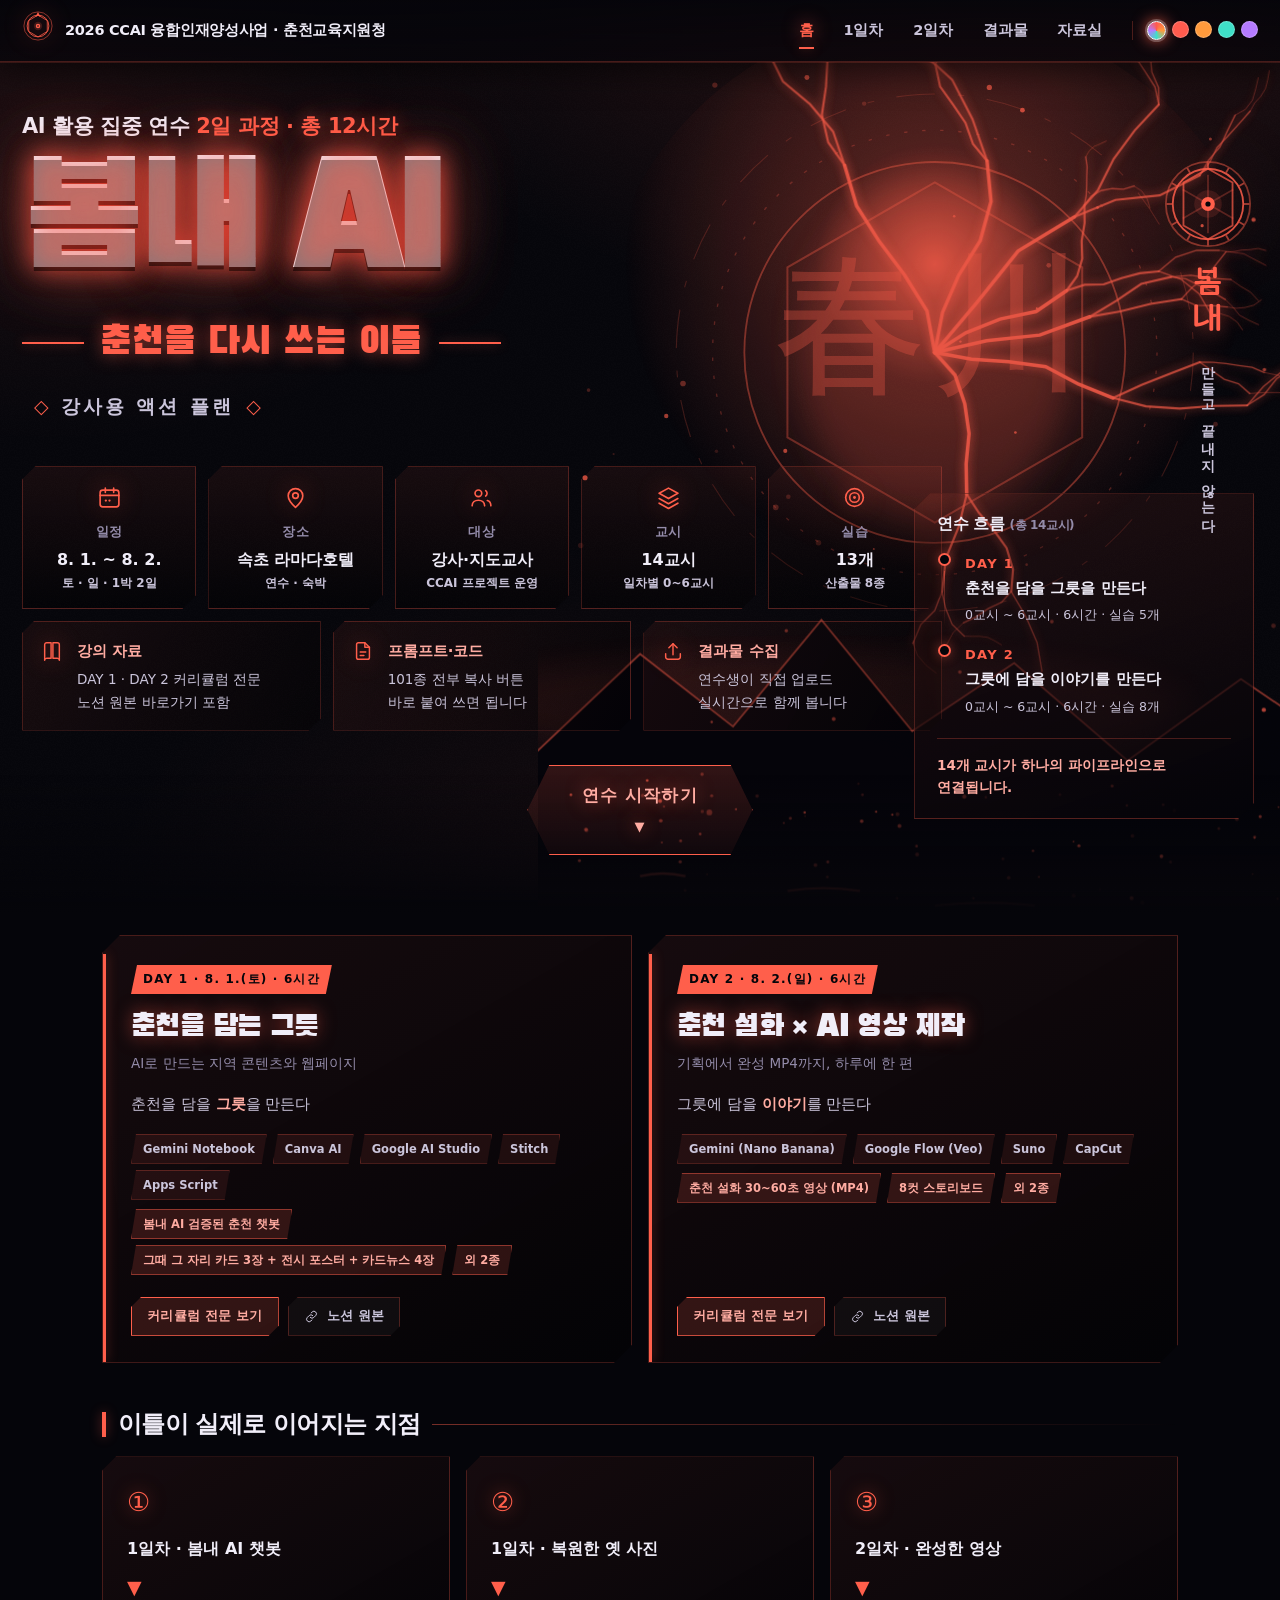
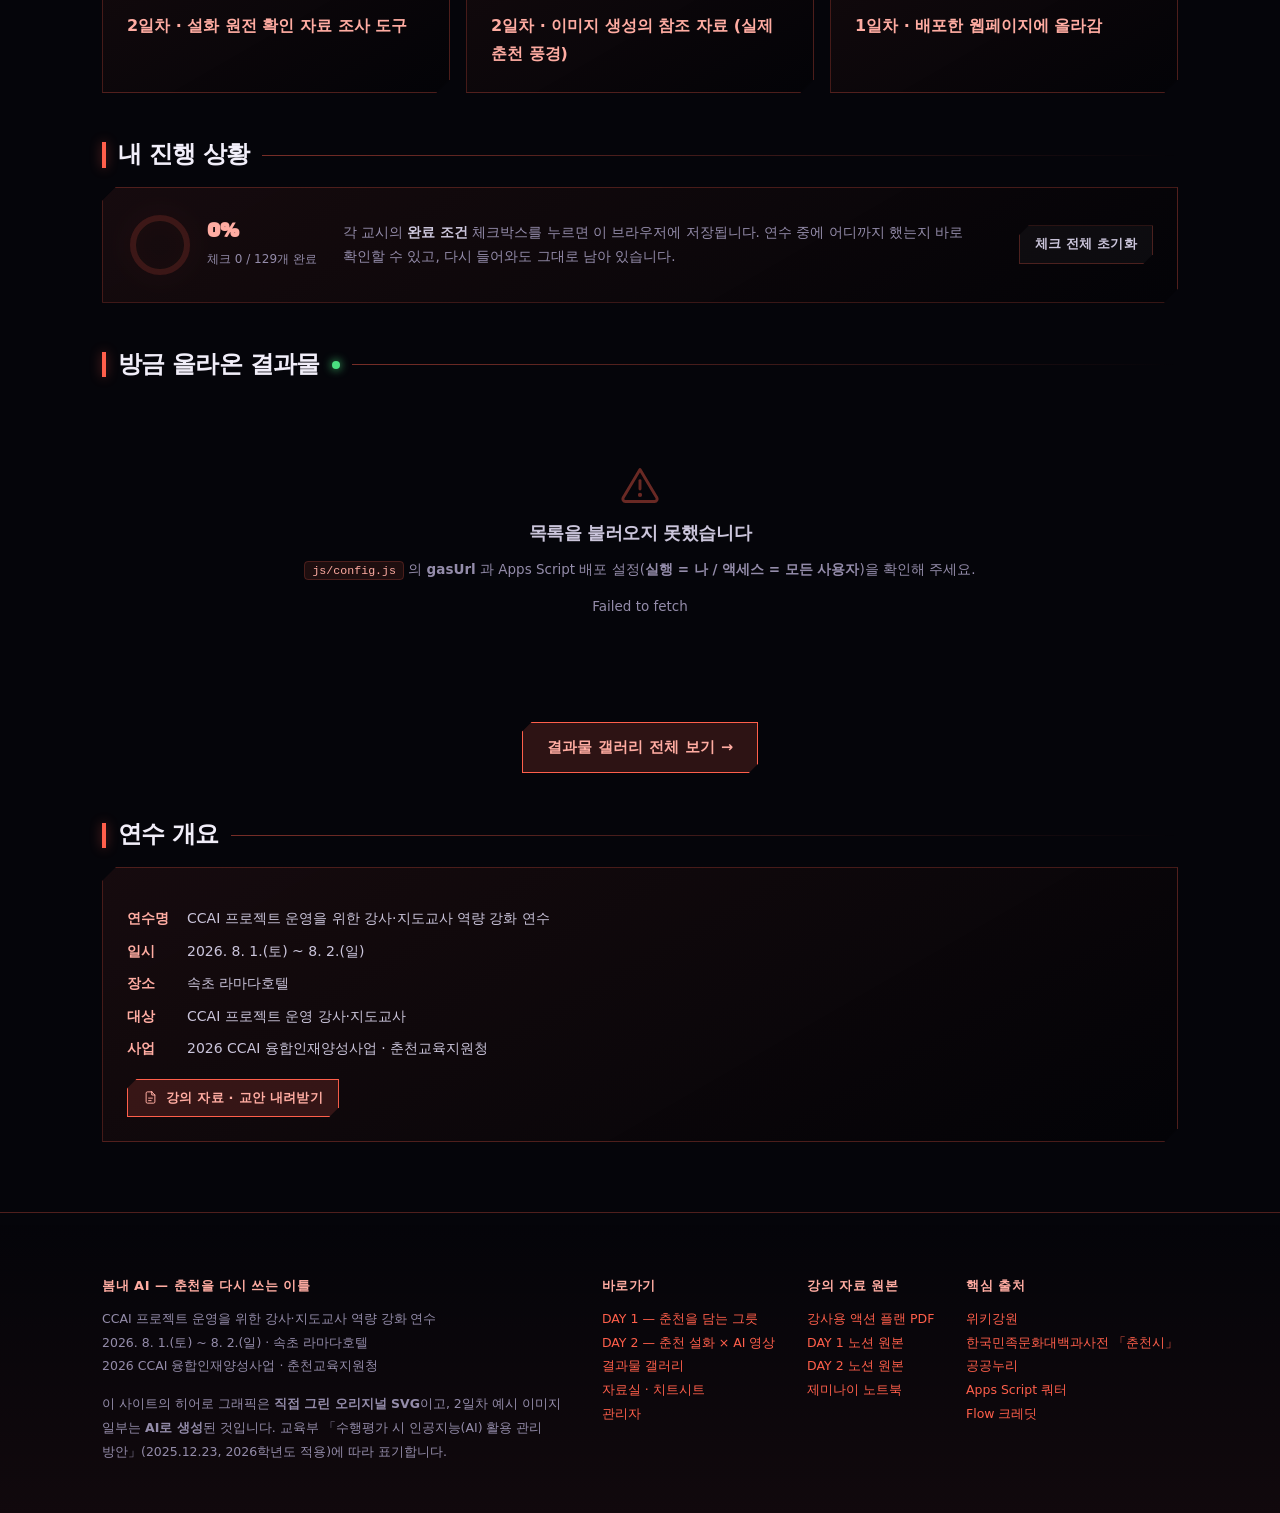
==== index.html @ f2e84903 "봄내 AI — 춘천을 다시 쓰는 이틀 (CCAI 강사·지도교사 역량 강화 연수)" ====
<!DOCTYPE html>
<html lang="ko" data-acc="violet">
<head>
<meta charset="utf-8">
<meta name="viewport" content="width=device-width, initial-scale=1, viewport-fit=cover">
<meta name="color-scheme" content="dark">
<meta name="theme-color" content="#05050A">
<title>봄내 AI — 춘천을 다시 쓰는 이틀 · CCAI 강사·지도교사 역량 강화 연수</title>
<meta name="description" content="CCAI 프로젝트 운영을 위한 강사·지도교사 역량 강화 연수. DAY 1 춘천을 담는 그릇 · DAY 2 춘천 설화 × AI 영상 제작. 커리큘럼 전문, 강의 교안, 프롬프트 치트시트, 결과물 갤러리.">

<link rel="icon" href="data:image/svg+xml,%3Csvg xmlns='http://www.w3.org/2000/svg' viewBox='0 0 100 100'%3E%3Crect width='100' height='100' rx='20' fill='%2305050A'/%3E%3Cg fill='none' stroke='%23B57BFF' stroke-width='6'%3E%3Ccircle cx='50' cy='50' r='34'/%3E%3C/g%3E%3Ccircle cx='50' cy='50' r='12' fill='%23B57BFF'/%3E%3C/svg%3E">

<!-- 디스플레이 폰트는 자체 호스팅 — 인터넷이 막힌 연수장에서도 그대로 나옵니다 -->
<link rel="stylesheet" href="css/fonts.css">
<link rel="stylesheet" href="css/style.css">
</head>
<body>

<header class="nav">
  <div class="wrap-wide nav-in">
    <a class="brand" href="#/" id="brandLink">
      <span id="brandMark"></span>
      <span class="brand-txt">2026 CCAI 융합인재양성사업 <span>· 춘천교육지원청</span></span>
    </a>
    <button class="icon-btn" id="navToggle" aria-label="메뉴" style="margin-left:auto">☰</button>
    <nav class="nav-links">
      <a href="#/">홈</a>
      <a href="#/day1">1일차</a>
      <a href="#/day2">2일차</a>
      <a href="#/gallery">결과물</a>
      <a href="#/resources">자료실</a>
      <div class="palette" role="group" aria-label="테마 색">
        <button class="sw sw-auto on" data-sw="auto" title="자동 — 60초에 네 색 한 바퀴" aria-label="자동 순환"></button>
        <button class="sw" data-sw="crimson" title="홍련 고정" aria-label="홍련"></button>
        <button class="sw" data-sw="ember"   title="작염 고정" aria-label="작염"></button>
        <button class="sw" data-sw="jade"    title="벽록 고정" aria-label="벽록"></button>
        <button class="sw" data-sw="violet"  title="보라 고정" aria-label="보라"></button>
      </div>
    </nav>
  </div>
</header>

<main id="app"></main>

<footer class="footer">
  <div class="wrap">
    <div style="max-width:46ch">
      <h5>봄내 AI — 춘천을 다시 쓰는 이틀</h5>
      <p>CCAI 프로젝트 운영을 위한 강사·지도교사 역량 강화 연수<br>
         2026. 8. 1.(토) ~ 8. 2.(일) · 속초 라마다호텔<br>
         2026 CCAI 융합인재양성사업 · 춘천교육지원청</p>
      <p style="margin-top:14px">이 사이트의 히어로 그래픽은 <b>직접 그린 오리지널 SVG</b>이고,
         2일차 예시 이미지 일부는 <b>AI로 생성</b>된 것입니다.
         교육부 「수행평가 시 인공지능(AI) 활용 관리 방안」(2025.12.23, 2026학년도 적용)에 따라 표기합니다.</p>
    </div>
    <div>
      <h5>바로가기</h5>
      <ul>
        <li><a href="#/day1">DAY 1 — 춘천을 담는 그릇</a></li>
        <li><a href="#/day2">DAY 2 — 춘천 설화 × AI 영상</a></li>
        <li><a href="#/gallery">결과물 갤러리</a></li>
        <li><a href="#/resources">자료실 · 치트시트</a></li>
        <li><a href="#/admin">관리자</a></li>
      </ul>
    </div>
    <div>
      <h5>강의 자료 원본</h5>
      <ul>
        <li><a href="assets/docs/bomnae-ai-action-plan.pdf" download="봄내 AI — 강사용 액션 플랜.pdf">강사용 액션 플랜 PDF</a></li>
        <li><a href="https://fate-moustache-ba0.notion.site/AI-6H-3aeb48c2e51b811ab13df6feca02dd02?pvs=73" target="_blank" rel="noopener">DAY 1 노션 원본</a></li>
        <li><a href="https://fate-moustache-ba0.notion.site/AI-6H-082b48c2e51b832f94f781927a26a671" target="_blank" rel="noopener">DAY 2 노션 원본</a></li>
        <li><a href="https://notebook.google.com/notebook/566d7b04-7709-4b3e-82f7-28faed6635d4" target="_blank" rel="noopener">제미나이 노트북</a></li>
      </ul>
    </div>
    <div>
      <h5>핵심 출처</h5>
      <ul>
        <li><a href="https://wikigw.gwe.go.kr" target="_blank" rel="noopener">위키강원</a></li>
        <li><a href="https://encykorea.aks.ac.kr/Article/E0058016" target="_blank" rel="noopener">한국민족문화대백과사전 「춘천시」</a></li>
        <li><a href="https://www.kogl.or.kr" target="_blank" rel="noopener">공공누리</a></li>
        <li><a href="https://developers.google.com/apps-script/guides/services/quotas" target="_blank" rel="noopener">Apps Script 쿼터</a></li>
        <li><a href="https://support.google.com/flow/answer/16526234" target="_blank" rel="noopener">Flow 크레딧</a></li>
      </ul>
    </div>
  </div>
</footer>

<script src="js/config.js"></script>
<script src="data/resources.js"></script>
<script src="data/day1.js"></script>
<script src="data/day2.js"></script>
<script src="js/art.js"></script>
<script src="js/core.js"></script>
<script src="js/api.js"></script>
<script src="js/app.js"></script>
</body>
</html>
---- css/fonts.css ----
/* 자체 호스팅 디스플레이 폰트 — 인터넷이 막힌 연수장에서도 제목 글씨가 유지됩니다.
   Black Han Sans, Gugi — SIL Open Font License 1.1 (Google Fonts)
   내려받은 날짜: 2026-07-31 */

@font-face {
  font-family: 'Black Han Sans';
  font-style: normal;
  font-weight: 400;
  font-display: swap;
  src: url(../fonts/black-han-sans-001.woff2) format('woff2');
  unicode-range: U+d723-d728, U+d72a-d733, U+d735-d748, U+d74a-d74f, U+d752-d753, U+d755-d757, U+d75a-d75f, U+d762-d764, U+d766-d768, U+d76a-d76b, U+d76d-d76f, U+d771-d787, U+d789-d78b, U+d78d-d78f, U+d791-d797, U+d79a, U+d79c, U+d79e-d7a3, U+f900-f909, U+f90b-f92e;
  font-display: swap;
}

@font-face {
  font-family: 'Black Han Sans';
  font-style: normal;
  font-weight: 400;
  font-display: swap;
  src: url(../fonts/black-han-sans-002.woff2) format('woff2');
  unicode-range: U+d679-d68b, U+d68e-d69e, U+d6a0, U+d6a2-d6a7, U+d6a9-d6c3, U+d6c6-d6c7, U+d6c9-d6cb, U+d6cd-d6d3, U+d6d5-d6d6, U+d6d8-d6e3, U+d6e5-d6e7, U+d6e9-d6fb, U+d6fd-d717, U+d719-d71f, U+d721-d722;
  font-display: swap;
}

@font-face {
  font-family: 'Black Han Sans';
  font-style: normal;
  font-weight: 400;
  font-display: swap;
  src: url(../fonts/black-han-sans-003.woff2) format('woff2');
  unicode-range: U+d5bc-d5c7, U+d5ca-d5cb, U+d5cd-d5cf, U+d5d1-d5d7, U+d5d9-d5da, U+d5dc, U+d5de-d5e3, U+d5e6-d5e7, U+d5e9-d5eb, U+d5ed-d5f6, U+d5f8, U+d5fa-d5ff, U+d602-d603, U+d605-d607, U+d609-d60f, U+d612-d613, U+d616-d61b, U+d61d-d637, U+d63a-d63b, U+d63d-d63f, U+d641-d647, U+d64a-d64c, U+d64e-d653, U+d656-d657, U+d659-d65b, U+d65d-d666, U+d668, U+d66a-d678;
  font-display: swap;
}

@font-face {
  font-family: 'Black Han Sans';
  font-style: normal;
  font-weight: 400;
  font-display: swap;
  src: url(../fonts/black-han-sans-004.woff2) format('woff2');
  unicode-range: U+d507, U+d509-d50b, U+d50d-d513, U+d515-d53b, U+d53e-d53f, U+d541-d543, U+d545-d54c, U+d54e, U+d550, U+d552-d557, U+d55a-d55b, U+d55d-d55f, U+d561-d564, U+d566-d567, U+d56a, U+d56c, U+d56e-d573, U+d576-d577, U+d579-d583, U+d585-d586, U+d58a-d5a4, U+d5a6-d5bb;
  font-display: swap;
}

@font-face {
  font-family: 'Black Han Sans';
  font-style: normal;
  font-weight: 400;
  font-display: swap;
  src: url(../fonts/black-han-sans-005.woff2) format('woff2');
  unicode-range: U+d464-d477, U+d47a-d47b, U+d47d-d47f, U+d481-d487, U+d489-d48a, U+d48c, U+d48e-d4e7, U+d4e9-d503, U+d505-d506;
  font-display: swap;
}

@font-face {
  font-family: 'Black Han Sans';
  font-style: normal;
  font-weight: 400;
  font-display: swap;
  src: url(../fonts/black-han-sans-006.woff2) format('woff2');
  unicode-range: U+d3bf-d3c7, U+d3ca-d3cf, U+d3d1-d3eb, U+d3ee-d3ef, U+d3f1-d3f3, U+d3f5-d3fb, U+d3fd-d400, U+d402-d45b, U+d45d-d463;
  font-display: swap;
}

@font-face {
  font-family: 'Black Han Sans';
  font-style: normal;
  font-weight: 400;
  font-display: swap;
  src: url(../fonts/black-han-sans-007.woff2) format('woff2');
  unicode-range: U+d2ff, U+d302-d304, U+d306-d30b, U+d30f, U+d311-d313, U+d315-d31b, U+d31e, U+d322-d324, U+d326-d327, U+d32a-d32b, U+d32d-d32f, U+d331-d337, U+d339-d33c, U+d33e-d37b, U+d37e-d37f, U+d381-d383, U+d385-d38b, U+d38e-d390, U+d392-d397, U+d39a-d39b, U+d39d-d39f, U+d3a1-d3a7, U+d3a9-d3aa, U+d3ac, U+d3ae-d3b3, U+d3b5-d3b7, U+d3b9-d3bb, U+d3bd-d3be;
  font-display: swap;
}

@font-face {
  font-family: 'Black Han Sans';
  font-style: normal;
  font-weight: 400;
  font-display: swap;
  src: url(../fonts/black-han-sans-008.woff2) format('woff2');
  unicode-range: U+d257-d27f, U+d281-d29b, U+d29d-d29f, U+d2a1-d2ab, U+d2ad-d2b7, U+d2ba-d2bb, U+d2bd-d2bf, U+d2c1-d2c7, U+d2c9-d2ef, U+d2f2-d2f3, U+d2f5-d2f7, U+d2f9-d2fe;
  font-display: swap;
}

@font-face {
  font-family: 'Black Han Sans';
  font-style: normal;
  font-weight: 400;
  font-display: swap;
  src: url(../fonts/black-han-sans-009.woff2) format('woff2');
  unicode-range: U+d1b4, U+d1b6-d1f3, U+d1f5-d22b, U+d22e-d22f, U+d231-d233, U+d235-d23b, U+d23d-d240, U+d242-d256;
  font-display: swap;
}

@font-face {
  font-family: 'Black Han Sans';
  font-style: normal;
  font-weight: 400;
  font-display: swap;
  src: url(../fonts/black-han-sans-010.woff2) format('woff2');
  unicode-range: U+d105-d12f, U+d132-d133, U+d135-d137, U+d139-d13f, U+d141-d142, U+d144, U+d146-d14b, U+d14e-d14f, U+d151-d153, U+d155-d15b, U+d15e-d187, U+d189-d19f, U+d1a2-d1a3, U+d1a5-d1a7, U+d1a9-d1af, U+d1b2-d1b3;
  font-display: swap;
}

@font-face {
  font-family: 'Black Han Sans';
  font-style: normal;
  font-weight: 400;
  font-display: swap;
  src: url(../fonts/black-han-sans-011.woff2) format('woff2');
  unicode-range: U+d04b-d04f, U+d051-d057, U+d059-d06b, U+d06d-d06f, U+d071-d073, U+d075-d07b, U+d07e-d0a3, U+d0a6-d0a7, U+d0a9-d0ab, U+d0ad-d0b3, U+d0b6, U+d0b8, U+d0ba-d0bf, U+d0c2-d0c3, U+d0c5-d0c7, U+d0c9-d0cf, U+d0d2, U+d0d6-d0db, U+d0de-d0df, U+d0e1-d0e3, U+d0e5-d0eb, U+d0ee-d0f0, U+d0f2-d104;
  font-display: swap;
}

@font-face {
  font-family: 'Black Han Sans';
  font-style: normal;
  font-weight: 400;
  font-display: swap;
  src: url(../fonts/black-han-sans-012.woff2) format('woff2');
  unicode-range: U+cfa2-cfc3, U+cfc5-cfdf, U+cfe2-cfe3, U+cfe5-cfe7, U+cfe9-cff4, U+cff6-cffb, U+cffd-cfff, U+d001-d003, U+d005-d017, U+d019-d033, U+d036-d037, U+d039-d03b, U+d03d-d04a;
  font-display: swap;
}

@font-face {
  font-family: 'Black Han Sans';
  font-style: normal;
  font-weight: 400;
  font-display: swap;
  src: url(../fonts/black-han-sans-013.woff2) format('woff2');
  unicode-range: U+cef0-cef3, U+cef6, U+cef9-ceff, U+cf01-cf03, U+cf05-cf07, U+cf09-cf0f, U+cf11-cf12, U+cf14-cf1b, U+cf1d-cf1f, U+cf21-cf2f, U+cf31-cf53, U+cf56-cf57, U+cf59-cf5b, U+cf5d-cf63, U+cf66, U+cf68, U+cf6a-cf6f, U+cf71-cf84, U+cf86-cf8b, U+cf8d-cfa1;
  font-display: swap;
}

@font-face {
  font-family: 'Black Han Sans';
  font-style: normal;
  font-weight: 400;
  font-display: swap;
  src: url(../fonts/black-han-sans-014.woff2) format('woff2');
  unicode-range: U+ce3c-ce57, U+ce5a-ce5b, U+ce5d-ce5f, U+ce61-ce67, U+ce6a, U+ce6c, U+ce6e-ce73, U+ce76-ce77, U+ce79-ce7b, U+ce7d-ce83, U+ce85-ce88, U+ce8a-ce8f, U+ce91-ce93, U+ce95-ce97, U+ce99-ce9f, U+cea2, U+cea4-ceab, U+cead-cee3, U+cee6-cee7, U+cee9-ceeb, U+ceed-ceef;
  font-display: swap;
}

@font-face {
  font-family: 'Black Han Sans';
  font-style: normal;
  font-weight: 400;
  font-display: swap;
  src: url(../fonts/black-han-sans-015.woff2) format('woff2');
  unicode-range: U+cd92-cd93, U+cd96-cd97, U+cd99-cd9b, U+cd9d-cda3, U+cda6-cda8, U+cdaa-cdaf, U+cdb1-cdc3, U+cdc5-cdcb, U+cdcd-cde7, U+cde9-ce03, U+ce05-ce1f, U+ce22-ce34, U+ce36-ce3b;
  font-display: swap;
}

@font-face {
  font-family: 'Black Han Sans';
  font-style: normal;
  font-weight: 400;
  font-display: swap;
  src: url(../fonts/black-han-sans-016.woff2) format('woff2');
  unicode-range: U+ccef-cd07, U+cd0a-cd0b, U+cd0d-cd1a, U+cd1c, U+cd1e-cd2b, U+cd2d-cd5b, U+cd5d-cd77, U+cd79-cd91;
  font-display: swap;
}

@font-face {
  font-family: 'Black Han Sans';
  font-style: normal;
  font-weight: 400;
  font-display: swap;
  src: url(../fonts/black-han-sans-017.woff2) format('woff2');
  unicode-range: U+cc3f-cc43, U+cc46-cc47, U+cc49-cc4b, U+cc4d-cc53, U+cc55-cc58, U+cc5a-cc5f, U+cc61-cc97, U+cc9a-cc9b, U+cc9d-cc9f, U+cca1-cca7, U+ccaa, U+ccac, U+ccae-ccb3, U+ccb6-ccb7, U+ccb9-ccbb, U+ccbd-cccf, U+ccd1-cce3, U+cce5-ccee;
  font-display: swap;
}

@font-face {
  font-family: 'Black Han Sans';
  font-style: normal;
  font-weight: 400;
  font-display: swap;
  src: url(../fonts/black-han-sans-018.woff2) format('woff2');
  unicode-range: U+cb91-cbd3, U+cbd5-cbe3, U+cbe5-cc0b, U+cc0e-cc0f, U+cc11-cc13, U+cc15-cc1b, U+cc1d-cc20, U+cc23-cc27, U+cc2a-cc2b, U+cc2d, U+cc2f, U+cc31-cc37, U+cc3a, U+cc3c;
  font-display: swap;
}

@font-face {
  font-family: 'Black Han Sans';
  font-style: normal;
  font-weight: 400;
  font-display: swap;
  src: url(../fonts/black-han-sans-019.woff2) format('woff2');
  unicode-range: U+caf4-cb47, U+cb4a-cb90;
  font-display: swap;
}

@font-face {
  font-family: 'Black Han Sans';
  font-style: normal;
  font-weight: 400;
  font-display: swap;
  src: url(../fonts/black-han-sans-020.woff2) format('woff2');
  unicode-range: U+ca4a-ca4b, U+ca4e-ca4f, U+ca51-ca53, U+ca55-ca5b, U+ca5d-ca60, U+ca62-ca83, U+ca85-cabb, U+cabe-cabf, U+cac1-cac3, U+cac5-cacb, U+cacd-cad0, U+cad2, U+cad4-cad8, U+cada-caf3;
  font-display: swap;
}

@font-face {
  font-family: 'Black Han Sans';
  font-style: normal;
  font-weight: 400;
  font-display: swap;
  src: url(../fonts/black-han-sans-021.woff2) format('woff2');
  unicode-range: U+c996-c997, U+c99a-c99c, U+c99e-c9bf, U+c9c2-c9c3, U+c9c5-c9c7, U+c9c9-c9cf, U+c9d2, U+c9d4, U+c9d7-c9d8, U+c9db, U+c9de-c9df, U+c9e1-c9e3, U+c9e5-c9e6, U+c9e8-c9eb, U+c9ee-c9f0, U+c9f2-c9f7, U+c9f9-ca0b, U+ca0d-ca28, U+ca2a-ca49;
  font-display: swap;
}

@font-face {
  font-family: 'Black Han Sans';
  font-style: normal;
  font-weight: 400;
  font-display: swap;
  src: url(../fonts/black-han-sans-022.woff2) format('woff2');
  unicode-range: U+c8e9-c8f4, U+c8f6-c8fb, U+c8fe-c8ff, U+c901-c903, U+c905-c90b, U+c90e-c910, U+c912-c917, U+c919-c92b, U+c92d-c94f, U+c951-c953, U+c955-c96b, U+c96d-c973, U+c975-c987, U+c98a-c98b, U+c98d-c98f, U+c991-c995;
  font-display: swap;
}

@font-face {
  font-family: 'Black Han Sans';
  font-style: normal;
  font-weight: 400;
  font-display: swap;
  src: url(../fonts/black-han-sans-023.woff2) format('woff2');
  unicode-range: U+c841-c84b, U+c84d-c86f, U+c872-c873, U+c875-c877, U+c879-c87f, U+c882-c884, U+c887-c88a, U+c88d-c8c3, U+c8c5-c8df, U+c8e1-c8e8;
  font-display: swap;
}

@font-face {
  font-family: 'Black Han Sans';
  font-style: normal;
  font-weight: 400;
  font-display: swap;
  src: url(../fonts/black-han-sans-024.woff2) format('woff2');
  unicode-range: U+c779-c77b, U+c77e-c782, U+c786, U+c78b, U+c78d, U+c78f, U+c792-c793, U+c795, U+c797, U+c799-c79f, U+c7a2, U+c7a7-c7ab, U+c7ae-c7bb, U+c7bd-c7c0, U+c7c2-c7c7, U+c7c9-c7dc, U+c7de-c7ff, U+c802-c803, U+c805-c807, U+c809, U+c80b-c80f, U+c812, U+c814, U+c817-c81b, U+c81e-c81f, U+c821-c823, U+c825-c82e, U+c830-c837, U+c839-c83b, U+c83d-c840;
  font-display: swap;
}

@font-face {
  font-family: 'Black Han Sans';
  font-style: normal;
  font-weight: 400;
  font-display: swap;
  src: url(../fonts/black-han-sans-025.woff2) format('woff2');
  unicode-range: U+c6bb-c6bf, U+c6c2, U+c6c4, U+c6c6-c6cb, U+c6ce-c6cf, U+c6d1-c6d3, U+c6d5-c6db, U+c6dd-c6df, U+c6e1-c6e7, U+c6e9-c6eb, U+c6ed-c6ef, U+c6f1-c6f8, U+c6fa-c703, U+c705-c707, U+c709-c70b, U+c70d-c716, U+c718, U+c71a-c71f, U+c722-c723, U+c725-c727, U+c729-c734, U+c736-c73b, U+c73e-c73f, U+c741-c743, U+c745-c74b, U+c74e-c750, U+c752-c757, U+c759-c773, U+c776-c777;
  font-display: swap;
}

@font-face {
  font-family: 'Black Han Sans';
  font-style: normal;
  font-weight: 400;
  font-display: swap;
  src: url(../fonts/black-han-sans-026.woff2) format('woff2');
  unicode-range: U+c5f5-c5fb, U+c5fe, U+c602-c605, U+c607, U+c609-c60f, U+c611-c61a, U+c61c-c623, U+c626-c627, U+c629-c62b, U+c62d, U+c62f-c632, U+c636, U+c638, U+c63a-c63f, U+c642-c643, U+c645-c647, U+c649-c652, U+c656-c65b, U+c65d-c65f, U+c661-c663, U+c665-c677, U+c679-c67b, U+c67d-c693, U+c696-c697, U+c699-c69b, U+c69d-c6a3, U+c6a6, U+c6a8, U+c6aa-c6af, U+c6b2-c6b3, U+c6b5-c6b7, U+c6b9-c6ba;
  font-display: swap;
}

@font-face {
  font-family: 'Black Han Sans';
  font-style: normal;
  font-weight: 400;
  font-display: swap;
  src: url(../fonts/black-han-sans-027.woff2) format('woff2');
  unicode-range: U+c517-c527, U+c52a-c52b, U+c52d-c52f, U+c531-c538, U+c53a, U+c53c, U+c53e-c543, U+c546-c547, U+c54b, U+c54d-c552, U+c556, U+c55a-c55b, U+c55d, U+c55f, U+c562-c563, U+c565-c567, U+c569-c56f, U+c572, U+c574, U+c576-c57b, U+c57e-c57f, U+c581-c583, U+c585-c586, U+c588-c58b, U+c58e, U+c590, U+c592-c596, U+c599-c5b3, U+c5b6-c5b7, U+c5ba, U+c5be-c5c3, U+c5ca-c5cb, U+c5cd, U+c5cf, U+c5d2-c5d3, U+c5d5-c5d7, U+c5d9-c5df, U+c5e1-c5e2, U+c5e4, U+c5e6-c5eb, U+c5ef, U+c5f1-c5f3;
  font-display: swap;
}

@font-face {
  font-family: 'Black Han Sans';
  font-style: normal;
  font-weight: 400;
  font-display: swap;
  src: url(../fonts/black-han-sans-028.woff2) format('woff2');
  unicode-range: U+c475-c4ef, U+c4f2-c4f3, U+c4f5-c4f7, U+c4f9-c4ff, U+c502-c50b, U+c50d-c516;
  font-display: swap;
}

@font-face {
  font-family: 'Black Han Sans';
  font-style: normal;
  font-weight: 400;
  font-display: swap;
  src: url(../fonts/black-han-sans-029.woff2) format('woff2');
  unicode-range: U+c3d0-c3d7, U+c3da-c3db, U+c3dd-c3de, U+c3e1-c3ec, U+c3ee-c3f3, U+c3f5-c42b, U+c42d-c463, U+c466-c474;
  font-display: swap;
}

@font-face {
  font-family: 'Black Han Sans';
  font-style: normal;
  font-weight: 400;
  font-display: swap;
  src: url(../fonts/black-han-sans-030.woff2) format('woff2');
  unicode-range: U+c32b-c367, U+c36a-c36b, U+c36d-c36f, U+c371-c377, U+c37a-c37b, U+c37e-c383, U+c385-c387, U+c389-c3cf;
  font-display: swap;
}

@font-face {
  font-family: 'Black Han Sans';
  font-style: normal;
  font-weight: 400;
  font-display: swap;
  src: url(../fonts/black-han-sans-031.woff2) format('woff2');
  unicode-range: U+c26a-c26b, U+c26d-c26f, U+c271-c273, U+c275-c27b, U+c27e-c287, U+c289-c28f, U+c291-c297, U+c299-c29a, U+c29c-c2a3, U+c2a5-c2a7, U+c2a9-c2ab, U+c2ad-c2b3, U+c2b6, U+c2b8, U+c2ba-c2bb, U+c2bd-c2db, U+c2de-c2df, U+c2e1-c2e2, U+c2e5-c2ea, U+c2ee, U+c2f0, U+c2f2-c2f5, U+c2f7, U+c2fa-c2fb, U+c2fd-c2ff, U+c301-c307, U+c309-c30c, U+c30e-c312, U+c315-c323, U+c325-c328, U+c32a;
  font-display: swap;
}

@font-face {
  font-family: 'Black Han Sans';
  font-style: normal;
  font-weight: 400;
  font-display: swap;
  src: url(../fonts/black-han-sans-032.woff2) format('woff2');
  unicode-range: U+c1bc-c1c3, U+c1c5-c1df, U+c1e1-c1fb, U+c1fd-c203, U+c205-c20c, U+c20e, U+c210-c217, U+c21a-c21b, U+c21d-c21e, U+c221-c227, U+c229-c22a, U+c22c, U+c22e, U+c230, U+c233-c24f, U+c251-c257, U+c259-c269;
  font-display: swap;
}

@font-face {
  font-family: 'Black Han Sans';
  font-style: normal;
  font-weight: 400;
  font-display: swap;
  src: url(../fonts/black-han-sans-033.woff2) format('woff2');
  unicode-range: U+c101-c11b, U+c11f, U+c121-c123, U+c125-c12b, U+c12e, U+c132-c137, U+c13a-c13b, U+c13d-c13f, U+c141-c147, U+c14a, U+c14c-c153, U+c155-c157, U+c159-c15b, U+c15d-c166, U+c169-c16f, U+c171-c177, U+c179-c18b, U+c18e-c18f, U+c191-c193, U+c195-c19b, U+c19d-c19e, U+c1a0, U+c1a2-c1a4, U+c1a6-c1bb;
  font-display: swap;
}

@font-face {
  font-family: 'Black Han Sans';
  font-style: normal;
  font-weight: 400;
  font-display: swap;
  src: url(../fonts/black-han-sans-034.woff2) format('woff2');
  unicode-range: U+c049-c057, U+c059-c05b, U+c05d-c05f, U+c061-c067, U+c069-c08f, U+c091-c0ab, U+c0ae-c0af, U+c0b1-c0b3, U+c0b5, U+c0b7-c0bb, U+c0be, U+c0c2-c0c7, U+c0ca-c0cb, U+c0cd-c0cf, U+c0d1-c0d7, U+c0d9-c0da, U+c0dc, U+c0de-c0e3, U+c0e5-c0eb, U+c0ed-c0f3, U+c0f6, U+c0f8, U+c0fa-c0ff;
  font-display: swap;
}

@font-face {
  font-family: 'Black Han Sans';
  font-style: normal;
  font-weight: 400;
  font-display: swap;
  src: url(../fonts/black-han-sans-035.woff2) format('woff2');
  unicode-range: U+bfa7-bfaf, U+bfb1-bfc4, U+bfc6-bfcb, U+bfce-bfcf, U+bfd1-bfd3, U+bfd5-bfdb, U+bfdd-c048;
  font-display: swap;
}

@font-face {
  font-family: 'Black Han Sans';
  font-style: normal;
  font-weight: 400;
  font-display: swap;
  src: url(../fonts/black-han-sans-036.woff2) format('woff2');
  unicode-range: U+bf07, U+bf09-bf3f, U+bf41-bf4f, U+bf52-bf54, U+bf56-bfa6;
  font-display: swap;
}

@font-face {
  font-family: 'Black Han Sans';
  font-style: normal;
  font-weight: 400;
  font-display: swap;
  src: url(../fonts/black-han-sans-037.woff2) format('woff2');
  unicode-range: U+be56, U+be58, U+be5c-be5f, U+be62-be63, U+be65-be67, U+be69-be74, U+be76-be7b, U+be7e-be7f, U+be81-be8e, U+be90, U+be92-bea7, U+bea9-becf, U+bed2-bed3, U+bed5-bed6, U+bed9-bee3, U+bee6-bf06;
  font-display: swap;
}

@font-face {
  font-family: 'Black Han Sans';
  font-style: normal;
  font-weight: 400;
  font-display: swap;
  src: url(../fonts/black-han-sans-038.woff2) format('woff2');
  unicode-range: U+bdb0-bdd3, U+bdd5-bdef, U+bdf1-be0b, U+be0d-be0f, U+be11-be13, U+be15-be43, U+be46-be47, U+be49-be4b, U+be4d-be53;
  font-display: swap;
}

@font-face {
  font-family: 'Black Han Sans';
  font-style: normal;
  font-weight: 400;
  font-display: swap;
  src: url(../fonts/black-han-sans-039.woff2) format('woff2');
  unicode-range: U+bd03, U+bd06, U+bd08, U+bd0a-bd0f, U+bd11-bd22, U+bd25-bd47, U+bd49-bd58, U+bd5a-bd7f, U+bd82-bd83, U+bd85-bd87, U+bd8a-bd8f, U+bd91-bd92, U+bd94, U+bd96-bd98, U+bd9a-bdaf;
  font-display: swap;
}

@font-face {
  font-family: 'Black Han Sans';
  font-style: normal;
  font-weight: 400;
  font-display: swap;
  src: url(../fonts/black-han-sans-040.woff2) format('woff2');
  unicode-range: U+bc4e-bc83, U+bc86-bc87, U+bc89-bc8b, U+bc8d-bc93, U+bc96, U+bc98, U+bc9b-bc9f, U+bca2-bca3, U+bca5-bca7, U+bca9-bcb2, U+bcb4-bcbb, U+bcbe-bcbf, U+bcc1-bcc3, U+bcc5-bccc, U+bcce-bcd0, U+bcd2-bcd4, U+bcd6-bcf3, U+bcf7, U+bcf9-bcfb, U+bcfd-bd02;
  font-display: swap;
}

@font-face {
  font-family: 'Black Han Sans';
  font-style: normal;
  font-weight: 400;
  font-display: swap;
  src: url(../fonts/black-han-sans-041.woff2) format('woff2');
  unicode-range: U+bb90-bba3, U+bba5-bbab, U+bbad-bbbf, U+bbc1-bbf7, U+bbfa-bbfb, U+bbfd-bbfe, U+bc01-bc07, U+bc09-bc0a, U+bc0e, U+bc10, U+bc12-bc13, U+bc17, U+bc19-bc1a, U+bc1e, U+bc20-bc23, U+bc26, U+bc28, U+bc2a-bc2c, U+bc2e-bc2f, U+bc32-bc33, U+bc35-bc37, U+bc39-bc3f, U+bc41-bc42, U+bc44, U+bc46-bc48, U+bc4a-bc4d;
  font-display: swap;
}

@font-face {
  font-family: 'Black Han Sans';
  font-style: normal;
  font-weight: 400;
  font-display: swap;
  src: url(../fonts/black-han-sans-042.woff2) format('woff2');
  unicode-range: U+bae6-bafb, U+bafd-bb17, U+bb19-bb33, U+bb37, U+bb39-bb3a, U+bb3d-bb43, U+bb45-bb46, U+bb48, U+bb4a-bb4f, U+bb51-bb53, U+bb55-bb57, U+bb59-bb62, U+bb64-bb8f;
  font-display: swap;
}

@font-face {
  font-family: 'Black Han Sans';
  font-style: normal;
  font-weight: 400;
  font-display: swap;
  src: url(../fonts/black-han-sans-043.woff2) format('woff2');
  unicode-range: U+ba30-ba37, U+ba3a-ba3b, U+ba3d-ba3f, U+ba41-ba47, U+ba49-ba4a, U+ba4c, U+ba4e-ba53, U+ba56-ba57, U+ba59-ba5b, U+ba5d-ba63, U+ba65-ba66, U+ba68-ba6f, U+ba71-ba73, U+ba75-ba77, U+ba79-ba84, U+ba86, U+ba88-baa7, U+baaa, U+baad-baaf, U+bab1-bab7, U+baba, U+babc, U+babe-bae5;
  font-display: swap;
}

@font-face {
  font-family: 'Black Han Sans';
  font-style: normal;
  font-weight: 400;
  font-display: swap;
  src: url(../fonts/black-han-sans-044.woff2) format('woff2');
  unicode-range: U+b96e-b973, U+b976-b977, U+b979-b97b, U+b97d-b983, U+b986, U+b988, U+b98a-b98d, U+b98f-b9ab, U+b9ae-b9af, U+b9b1-b9b3, U+b9b5-b9bb, U+b9be, U+b9c0, U+b9c2-b9c7, U+b9ca-b9cb, U+b9cd, U+b9d2-b9d7, U+b9da, U+b9dc, U+b9df-b9e0, U+b9e2, U+b9e6-b9e7, U+b9e9-b9f3, U+b9f6, U+b9f8, U+b9fb-ba2f;
  font-display: swap;
}

@font-face {
  font-family: 'Black Han Sans';
  font-style: normal;
  font-weight: 400;
  font-display: swap;
  src: url(../fonts/black-han-sans-045.woff2) format('woff2');
  unicode-range: U+b8bf-b8cb, U+b8cd-b8e0, U+b8e2-b8e7, U+b8ea-b8eb, U+b8ed-b8ef, U+b8f1-b8f7, U+b8fa, U+b8fc, U+b8fe-b903, U+b905-b917, U+b919-b91f, U+b921-b93b, U+b93d-b957, U+b95a-b95b, U+b95d-b95f, U+b961-b967, U+b969-b96c;
  font-display: swap;
}

@font-face {
  font-family: 'Black Han Sans';
  font-style: normal;
  font-weight: 400;
  font-display: swap;
  src: url(../fonts/black-han-sans-046.woff2) format('woff2');
  unicode-range: U+b80d-b80f, U+b811-b817, U+b81a, U+b81c-b823, U+b826-b827, U+b829-b82b, U+b82d-b833, U+b836, U+b83a-b83f, U+b841-b85b, U+b85e-b85f, U+b861-b863, U+b865-b86b, U+b86e, U+b870, U+b872-b8af, U+b8b1-b8be;
  font-display: swap;
}

@font-face {
  font-family: 'Black Han Sans';
  font-style: normal;
  font-weight: 400;
  font-display: swap;
  src: url(../fonts/black-han-sans-047.woff2) format('woff2');
  unicode-range: U+b74d-b75f, U+b761-b763, U+b765-b774, U+b776-b77b, U+b77e-b77f, U+b781-b783, U+b785-b78b, U+b78e, U+b792-b796, U+b79a-b79b, U+b79d-b7a7, U+b7aa, U+b7ae-b7b3, U+b7b6-b7c8, U+b7ca-b7eb, U+b7ee-b7ef, U+b7f1-b7f3, U+b7f5-b7fb, U+b7fe, U+b802-b806, U+b80a-b80b;
  font-display: swap;
}

@font-face {
  font-family: 'Black Han Sans';
  font-style: normal;
  font-weight: 400;
  font-display: swap;
  src: url(../fonts/black-han-sans-048.woff2) format('woff2');
  unicode-range: U+b6a7-b6aa, U+b6ac-b6b0, U+b6b2-b6ef, U+b6f1-b727, U+b72a-b72b, U+b72d-b72e, U+b731-b737, U+b739-b73a, U+b73c-b743, U+b745-b74c;
  font-display: swap;
}

@font-face {
  font-family: 'Black Han Sans';
  font-style: normal;
  font-weight: 400;
  font-display: swap;
  src: url(../fonts/black-han-sans-049.woff2) format('woff2');
  unicode-range: U+b605-b60f, U+b612-b617, U+b619-b624, U+b626-b69b, U+b69e-b6a3, U+b6a5-b6a6;
  font-display: swap;
}

@font-face {
  font-family: 'Black Han Sans';
  font-style: normal;
  font-weight: 400;
  font-display: swap;
  src: url(../fonts/black-han-sans-050.woff2) format('woff2');
  unicode-range: U+b55f, U+b562-b583, U+b585-b59f, U+b5a2-b5a3, U+b5a5-b5a7, U+b5a9-b5b2, U+b5b5-b5ba, U+b5bd-b604;
  font-display: swap;
}

@font-face {
  font-family: 'Black Han Sans';
  font-style: normal;
  font-weight: 400;
  font-display: swap;
  src: url(../fonts/black-han-sans-051.woff2) format('woff2');
  unicode-range: U+b4a5-b4b6, U+b4b8-b4bf, U+b4c1-b4c7, U+b4c9-b4db, U+b4de-b4df, U+b4e1-b4e2, U+b4e5-b4eb, U+b4ee, U+b4f0, U+b4f2-b513, U+b516-b517, U+b519-b51a, U+b51d-b523, U+b526, U+b528, U+b52b-b52f, U+b532-b533, U+b535-b537, U+b539-b53f, U+b541-b544, U+b546-b54b, U+b54d-b54f, U+b551-b55b, U+b55d-b55e;
  font-display: swap;
}

@font-face {
  font-family: 'Black Han Sans';
  font-style: normal;
  font-weight: 400;
  font-display: swap;
  src: url(../fonts/black-han-sans-052.woff2) format('woff2');
  unicode-range: U+b3f8-b3fb, U+b3fd-b40f, U+b411-b417, U+b419-b41b, U+b41d-b41f, U+b421-b427, U+b42a-b42b, U+b42d-b44f, U+b452-b453, U+b455-b457, U+b459-b45f, U+b462-b464, U+b466-b46b, U+b46d-b47f, U+b481-b4a3;
  font-display: swap;
}

@font-face {
  font-family: 'Black Han Sans';
  font-style: normal;
  font-weight: 400;
  font-display: swap;
  src: url(../fonts/black-han-sans-053.woff2) format('woff2');
  unicode-range: U+b342-b353, U+b356-b357, U+b359-b35b, U+b35d-b35e, U+b360-b363, U+b366, U+b368, U+b36a-b36d, U+b36f, U+b372-b373, U+b375-b377, U+b379-b37f, U+b381-b382, U+b384, U+b386-b38b, U+b38d-b3c3, U+b3c6-b3c7, U+b3c9-b3ca, U+b3cd-b3d3, U+b3d6, U+b3d8, U+b3da-b3f7;
  font-display: swap;
}

@font-face {
  font-family: 'Black Han Sans';
  font-style: normal;
  font-weight: 400;
  font-display: swap;
  src: url(../fonts/black-han-sans-054.woff2) format('woff2');
  unicode-range: U+b27c-b283, U+b285-b28f, U+b292-b293, U+b295-b297, U+b29a-b29f, U+b2a1-b2a4, U+b2a7-b2a9, U+b2ab, U+b2ad-b2c7, U+b2ca-b2cb, U+b2cd-b2cf, U+b2d1-b2d7, U+b2da, U+b2dc, U+b2de-b2e3, U+b2e7, U+b2e9-b2ea, U+b2ef-b2f3, U+b2f6, U+b2f8, U+b2fa-b2fb, U+b2fd-b2fe, U+b302-b303, U+b305-b307, U+b309-b30f, U+b312, U+b316-b31b, U+b31d-b341;
  font-display: swap;
}

@font-face {
  font-family: 'Black Han Sans';
  font-style: normal;
  font-weight: 400;
  font-display: swap;
  src: url(../fonts/black-han-sans-055.woff2) format('woff2');
  unicode-range: U+b1d6-b1e7, U+b1e9-b1fc, U+b1fe-b203, U+b206-b207, U+b209-b20b, U+b20d-b213, U+b216-b21f, U+b221-b257, U+b259-b273, U+b275-b27b;
  font-display: swap;
}

@font-face {
  font-family: 'Black Han Sans';
  font-style: normal;
  font-weight: 400;
  font-display: swap;
  src: url(../fonts/black-han-sans-056.woff2) format('woff2');
  unicode-range: U+b120-b122, U+b126-b127, U+b129-b12b, U+b12d-b133, U+b136, U+b138, U+b13a-b13f, U+b142-b143, U+b145-b14f, U+b151-b153, U+b156-b157, U+b159-b177, U+b17a-b17b, U+b17d-b17f, U+b181-b187, U+b189-b18c, U+b18e-b191, U+b195-b1a7, U+b1a9-b1cb, U+b1cd-b1d5;
  font-display: swap;
}

@font-face {
  font-family: 'Black Han Sans';
  font-style: normal;
  font-weight: 400;
  font-display: swap;
  src: url(../fonts/black-han-sans-057.woff2) format('woff2');
  unicode-range: U+b05f-b07b, U+b07e-b07f, U+b081-b083, U+b085-b08b, U+b08d-b097, U+b09b, U+b09d-b09f, U+b0a2-b0a7, U+b0aa, U+b0b0, U+b0b2, U+b0b6-b0b7, U+b0b9-b0bb, U+b0bd-b0c3, U+b0c6-b0c7, U+b0ca-b0cf, U+b0d1-b0df, U+b0e1-b0e4, U+b0e6-b107, U+b10a-b10b, U+b10d-b10f, U+b111-b112, U+b114-b117, U+b119-b11a, U+b11c-b11f;
  font-display: swap;
}

@font-face {
  font-family: 'Black Han Sans';
  font-style: normal;
  font-weight: 400;
  font-display: swap;
  src: url(../fonts/black-han-sans-058.woff2) format('woff2');
  unicode-range: U+afac-afb7, U+afba-afbb, U+afbd-afbf, U+afc1-afc6, U+afca-afcc, U+afce-afd3, U+afd5-afe7, U+afe9-afef, U+aff1-b00b, U+b00d-b00f, U+b011-b013, U+b015-b01b, U+b01d-b027, U+b029-b043, U+b045-b047, U+b049, U+b04b, U+b04d-b052, U+b055-b056, U+b058-b05c, U+b05e;
  font-display: swap;
}

@font-face {
  font-family: 'Black Han Sans';
  font-style: normal;
  font-weight: 400;
  font-display: swap;
  src: url(../fonts/black-han-sans-059.woff2) format('woff2');
  unicode-range: U+af03-af07, U+af09-af2b, U+af2e-af33, U+af35-af3b, U+af3e-af40, U+af44-af47, U+af4a-af5c, U+af5e-af63, U+af65-af7f, U+af81-afab;
  font-display: swap;
}

@font-face {
  font-family: 'Black Han Sans';
  font-style: normal;
  font-weight: 400;
  font-display: swap;
  src: url(../fonts/black-han-sans-060.woff2) format('woff2');
  unicode-range: U+ae56-ae5b, U+ae5e-ae60, U+ae62-ae64, U+ae66-ae67, U+ae69-ae6b, U+ae6d-ae83, U+ae85-aebb, U+aebf, U+aec1-aec3, U+aec5-aecb, U+aece, U+aed0, U+aed2-aed7, U+aed9-aef3, U+aef5-af02;
  font-display: swap;
}

@font-face {
  font-family: 'Black Han Sans';
  font-style: normal;
  font-weight: 400;
  font-display: swap;
  src: url(../fonts/black-han-sans-061.woff2) format('woff2');
  unicode-range: U+ad9c-ada3, U+ada5-adbf, U+adc1-adc3, U+adc5-adc7, U+adc9-add2, U+add4-addb, U+addd-addf, U+ade1-ade3, U+ade5-adf7, U+adfa-adfb, U+adfd-adff, U+ae02-ae07, U+ae0a, U+ae0c, U+ae0e-ae13, U+ae15-ae2f, U+ae31-ae33, U+ae35-ae37, U+ae39-ae3f, U+ae42, U+ae44, U+ae46-ae49, U+ae4b, U+ae4f, U+ae51-ae53, U+ae55;
  font-display: swap;
}

@font-face {
  font-family: 'Black Han Sans';
  font-style: normal;
  font-weight: 400;
  font-display: swap;
  src: url(../fonts/black-han-sans-062.woff2) format('woff2');
  unicode-range: U+ace2-ace3, U+ace5-ace6, U+ace9-acef, U+acf2, U+acf4, U+acf7-acfb, U+acfe-acff, U+ad01-ad03, U+ad05-ad0b, U+ad0d-ad10, U+ad12-ad1b, U+ad1d-ad33, U+ad35-ad48, U+ad4a-ad4f, U+ad51-ad6b, U+ad6e-ad6f, U+ad71-ad72, U+ad77-ad7c, U+ad7e, U+ad80, U+ad82-ad87, U+ad89-ad8b, U+ad8d-ad8f, U+ad91-ad9b;
  font-display: swap;
}

@font-face {
  font-family: 'Black Han Sans';
  font-style: normal;
  font-weight: 400;
  font-display: swap;
  src: url(../fonts/black-han-sans-063.woff2) format('woff2');
  unicode-range: U+ac25-ac2c, U+ac2e, U+ac30, U+ac32-ac37, U+ac39-ac3f, U+ac41-ac4c, U+ac4e-ac6f, U+ac72-ac73, U+ac75-ac76, U+ac79-ac7f, U+ac82, U+ac84-ac88, U+ac8a-ac8b, U+ac8d-ac8f, U+ac91-ac93, U+ac95-ac9b, U+ac9d-ac9e, U+aca1-aca7, U+acab, U+acad-acaf, U+acb1-acb7, U+acba-acbb, U+acbe-acc0, U+acc2-acc3, U+acc5-acdf;
  font-display: swap;
}

@font-face {
  font-family: 'Black Han Sans';
  font-style: normal;
  font-weight: 400;
  font-display: swap;
  src: url(../fonts/black-han-sans-064.woff2) format('woff2');
  unicode-range: U+99df, U+99ed, U+99f1, U+99ff, U+9a01, U+9a08, U+9a0e-9a0f, U+9a19, U+9a2b, U+9a30, U+9a36-9a37, U+9a40, U+9a43, U+9a45, U+9a4d, U+9a55, U+9a57, U+9a5a-9a5b, U+9a5f, U+9a62, U+9a65, U+9a69-9a6a, U+9aa8, U+9ab8, U+9ad3, U+9ae5, U+9aee, U+9b1a, U+9b27, U+9b2a, U+9b31, U+9b3c, U+9b41-9b45, U+9b4f, U+9b54, U+9b5a, U+9b6f, U+9b8e, U+9b91, U+9b9f, U+9bab, U+9bae, U+9bc9, U+9bd6, U+9be4, U+9be8, U+9c0d, U+9c10, U+9c12, U+9c15, U+9c25, U+9c32, U+9c3b, U+9c47, U+9c49, U+9c57, U+9ce5, U+9ce7, U+9ce9, U+9cf3-9cf4, U+9cf6, U+9d09, U+9d1b, U+9d26, U+9d28, U+9d3b, U+9d51, U+9d5d, U+9d60-9d61, U+9d6c, U+9d72, U+9da9, U+9daf, U+9db4, U+9dc4, U+9dd7, U+9df2, U+9df8-9dfa, U+9e1a, U+9e1e, U+9e75, U+9e79, U+9e7d, U+9e7f, U+9e92-9e93, U+9e97, U+9e9d, U+9e9f, U+9ea5, U+9eb4-9eb5, U+9ebb, U+9ebe, U+9ec3, U+9ecd-9ece, U+9ed4, U+9ed8, U+9edb-9edc, U+9ede, U+9ee8, U+9ef4, U+9f07-9f08, U+9f0e, U+9f13, U+9f20, U+9f3b, U+9f4a-9f4b, U+9f4e, U+9f52, U+9f5f, U+9f61, U+9f67, U+9f6a, U+9f6c, U+9f77, U+9f8d, U+9f90, U+9f95, U+9f9c, U+ac02-ac03, U+ac05-ac06, U+ac09-ac0f, U+ac17-ac18, U+ac1b, U+ac1e-ac1f, U+ac21-ac23;
  font-display: swap;
}

@font-face {
  font-family: 'Black Han Sans';
  font-style: normal;
  font-weight: 400;
  font-display: swap;
  src: url(../fonts/black-han-sans-065.woff2) format('woff2');
  unicode-range: U+3136, U+3138, U+313a-3140, U+3143-3144, U+3150, U+3152, U+3154-3156, U+3158-315b, U+315d-315f, U+3162, U+3164-318c, U+318e, U+3200-321b, U+3231, U+3239, U+3251-325a, U+3260-327b, U+327e-327f, U+328a-3290, U+3294, U+329e, U+32a5, U+3380-3384, U+3388-338b;
  font-display: swap;
}

@font-face {
  font-family: 'Black Han Sans';
  font-style: normal;
  font-weight: 400;
  font-display: swap;
  src: url(../fonts/black-han-sans-066.woff2) format('woff2');
  unicode-range: U+2f7d, U+2f7f-2f8b, U+2f8e-2f90, U+2f92-2f97, U+2f99-2fa0, U+2fa2-2fa3, U+2fa5-2fa9, U+2fac-2fb1, U+2fb3-2fbc, U+2fc1-2fca, U+2fcd-2fd4, U+3003, U+3012-3019, U+301c, U+301e-3020, U+3036, U+3041, U+3043, U+3045, U+3047, U+3049, U+304e, U+3050, U+3052, U+3056, U+305a, U+305c, U+305e, U+3062, U+3065, U+306c, U+3070-307d, U+3080, U+3085, U+3087, U+308e, U+3090-3091, U+30a1, U+30a5, U+30a9, U+30ae, U+30b1-30b2, U+30b4, U+30b6, U+30bc-30be, U+30c2, U+30c5, U+30cc, U+30d2, U+30d4, U+30d8-30dd, U+30e4, U+30e6, U+30e8, U+30ee, U+30f0-30f2, U+30f4-30f6, U+3133, U+3135;
  font-display: swap;
}

@font-face {
  font-family: 'Black Han Sans';
  font-style: normal;
  font-weight: 400;
  font-display: swap;
  src: url(../fonts/black-han-sans-067.woff2) format('woff2');
  unicode-range: U+81-82, U+84, U+a2-a5, U+a7-a8, U+aa, U+ac-ad, U+b1-b3, U+b6, U+b8-ba, U+bc-be, U+c0, U+c2, U+c6-cb, U+ce-d0, U+d4, U+d8-d9, U+db-dc, U+de-df, U+e6, U+eb, U+ee-f0, U+f4, U+f7-f9, U+fb, U+fe-ff, U+111, U+126-127, U+132-133, U+138, U+13f-142, U+149-14b, U+152-153, U+166-167, U+2bc, U+2c7, U+2d0, U+2d8-2d9, U+2db-2dd, U+391-394, U+396-3a1, U+3a3-3a9, U+3b2-3b6, U+3b8, U+3bc, U+3be-3c1, U+3c3-3c9, U+2010, U+2015-2016, U+2018-2019, U+201b, U+201f-2021, U+2025, U+2030, U+2033-2036, U+203c, U+203e, U+2042, U+2074, U+207a-207f, U+2081-2084, U+2109, U+2113, U+2116, U+2121, U+2126, U+212b, U+2153-2154;
  font-display: swap;
}

@font-face {
  font-family: 'Black Han Sans';
  font-style: normal;
  font-weight: 400;
  font-display: swap;
  src: url(../fonts/black-han-sans-068.woff2) format('woff2');
  unicode-range: U+e8, U+2da, U+2160, U+2194, U+3054, U+3058, U+306d, U+3086, U+308d, U+30ac, U+30bb, U+30c4, U+30cd-30ce, U+30e2, U+3132, U+3146, U+3149, U+339d, U+4e3b, U+4f0a, U+4fdd, U+4fe1, U+5409, U+540c, U+5834, U+592a-592b, U+5b9a, U+5dde, U+5e0c, U+5e73, U+5f0f, U+60f3, U+653f, U+661f, U+662f, U+667a, U+683c, U+6b4c, U+6c11, U+767c, U+76ee, U+76f4, U+77f3, U+79d1, U+7a7a, U+7b2c, U+7d22, U+8207, U+8a00, U+8a71, U+9280, U+9580, U+958b, U+96c6, U+9762, U+98df, U+9ed1, U+ac2d, U+adc8, U+add3, U+af48, U+b014, U+b134-b135, U+b158, U+b2aa, U+b35f, U+b6a4, U+b9cf, U+bb63, U+bd23, U+be91, U+c29b, U+c3f4, U+c42c, U+c55c, U+c573, U+c58f, U+c78c, U+c7dd, U+c8f5, U+cad1, U+cc48, U+cf10, U+cf20, U+d03c, U+d07d, U+d2a0, U+d30e, U+d38d, U+d3a8, U+d3c8, U+d5e5, U+d5f9, U+d6e4, U+f90a, U+ff02, U+ff1c;
  font-display: swap;
}

@font-face {
  font-family: 'Black Han Sans';
  font-style: normal;
  font-weight: 400;
  font-display: swap;
  src: url(../fonts/black-han-sans-069.woff2) format('woff2');
  unicode-range: U+3b1, U+2466, U+25a1, U+25a3, U+261c, U+3008-3009, U+305b, U+305d, U+3069, U+30a7, U+30ba, U+30cf, U+30ef, U+3151, U+3157, U+4e4b, U+4e5f, U+4e8c, U+4eca, U+4ed6, U+4f5b, U+50cf, U+5149, U+5165, U+5171, U+5229, U+529b, U+5316, U+539f, U+53f2, U+571f, U+5728, U+58eb, U+591c, U+5b78, U+5c11, U+5c55, U+5ddd, U+5e02, U+5fb7, U+60c5, U+610f, U+611f, U+6625, U+66f8, U+6797, U+679c, U+682a, U+6d2a, U+706b, U+7406, U+767b, U+76f8, U+77e5, U+7acb, U+898b, U+8a69, U+8def, U+8fd1, U+901a, U+90e8, U+91cd, U+975e, U+ae14, U+ae6c, U+aec0, U+afc7, U+afc9, U+b01c, U+b028, U+b308, U+b311, U+b314, U+b31c, U+b524, U+b560, U+b764, U+b920, U+b9e3, U+bd48, U+be7d, U+c0db, U+c231, U+c270, U+c2e3, U+c37d, U+c3ed, U+c530, U+c6a5, U+c6dc, U+c7a4, U+c954, U+c974, U+d000, U+d565, U+d667, U+d6c5, U+d79d, U+ff1e;
  font-display: swap;
}

@font-face {
  font-family: 'Black Han Sans';
  font-style: normal;
  font-weight: 400;
  font-display: swap;
  src: url(../fonts/black-han-sans-070.woff2) format('woff2');
  unicode-range: U+131, U+2032, U+2465, U+2642, U+3048, U+3051, U+3083-3084, U+308f, U+30c0, U+30d1, U+30d3, U+30d6, U+30df, U+30e7, U+3153, U+4e16, U+4e8b, U+4ee5, U+5206, U+52a0, U+52d5, U+53e4, U+53ef, U+54c1, U+57ce, U+597d, U+5b8c, U+5ea6, U+5f8c, U+5f97, U+6210, U+6240, U+624b, U+6728, U+6bd4, U+7236, U+7269, U+7279, U+738b, U+7528, U+7530, U+767e, U+798f, U+8005, U+8a18, U+90fd, U+91cc, U+9577, U+9593, U+98a8, U+ac20, U+acf6, U+ad90, U+af5d, U+af80, U+afcd, U+aff0, U+b0a1, U+b0b5, U+b1fd, U+b2fc, U+b380, U+b51b, U+b584, U+b5b3, U+b8fd, U+b93c, U+b9f4, U+bb44, U+bc08, U+bc27, U+bc49, U+be55, U+be64, U+bfb0, U+bfc5, U+c178, U+c21f, U+c314, U+c4f1, U+c58d, U+c664, U+c698, U+c6a7, U+c6c1, U+c9ed, U+cac0, U+cacc, U+cad9, U+ccb5, U+cdcc, U+d0e4, U+d143, U+d320, U+d330, U+d54d, U+ff06, U+ff1f, U+ff5e;
  font-display: swap;
}

@font-face {
  font-family: 'Black Han Sans';
  font-style: normal;
  font-weight: 400;
  font-display: swap;
  src: url(../fonts/black-han-sans-071.woff2) format('woff2');
  unicode-range: U+b4, U+20a9, U+20ac, U+2190, U+24d8, U+2502, U+2514, U+2592, U+25c7-25c8, U+2663, U+3060, U+3064, U+3081, U+3088, U+30a3, U+30a6, U+30aa, U+30b5, U+30c7, U+30ca-30cb, U+30d0, U+30e3, U+30e5, U+339e, U+4e09, U+4eac, U+4f5c, U+5167-5168, U+516c, U+51fa, U+5408, U+540d, U+591a, U+5b57, U+6211, U+65b9, U+660e, U+6642, U+6700, U+6b63, U+6e2f, U+7063, U+7532, U+793e, U+81ea, U+8272, U+82b1, U+897f, U+8eca, U+91ce, U+ac38, U+ad76, U+ae84, U+aecc, U+b07d, U+b0b1, U+b215, U+b2a0, U+b310, U+b3d7, U+b52a, U+b618, U+b775, U+b797, U+bcd5, U+bd59, U+be80, U+bea8, U+bed1, U+bee4-bee5, U+c060, U+c2ef, U+c329, U+c3dc, U+c597, U+c5bd, U+c5e5, U+c69c, U+c9d6, U+ca29, U+ca5c, U+ca84, U+cc39, U+cc3b, U+ce89, U+cee5, U+cf65, U+cf85, U+d058, U+d145, U+d22d, U+d325, U+d37d, U+d3ad, U+d769, U+ff0c;
  font-display: swap;
}

@font-face {
  font-family: 'Black Han Sans';
  font-style: normal;
  font-weight: 400;
  font-display: swap;
  src: url(../fonts/black-han-sans-072.woff2) format('woff2');
  unicode-range: U+2161, U+2228, U+2299, U+2464, U+2517, U+2640, U+3042, U+304a, U+3053, U+3061, U+307f, U+3082, U+308c, U+3092, U+30a8, U+30ab, U+30ad, U+30b0, U+30b3, U+30b7, U+30c1, U+30c6, U+30c9, U+30d5, U+30d7, U+30de, U+30e0-30e1, U+30ec-30ed, U+4e0b, U+4e0d, U+4ee3, U+53f0, U+548c, U+5b89, U+5bb6, U+5c0f, U+611b, U+6771, U+6aa2, U+6bcd, U+6c34, U+6cd5, U+6d77, U+767d, U+795e, U+8ecd, U+9999, U+9ad8, U+ac07, U+ac1a, U+ac40, U+ad0c, U+ad88, U+ada4, U+ae01, U+ae65, U+aebd, U+aec4, U+afe8, U+b139, U+b205, U+b383, U+b38c, U+b42c, U+b461, U+b55c, U+b78f, U+b8fb, U+b9f7, U+bafc, U+bc99, U+bed8, U+bfcd, U+c0bf, U+c0f9, U+c167, U+c204, U+c20f, U+c22f, U+c258, U+c298, U+c2bc, U+c388, U+c501, U+c50c, U+c5b9, U+c5ce, U+c641, U+c648, U+c73d, U+ca50, U+ca61, U+cc4c, U+ceac, U+d0d4, U+d5f7, U+d6d7, U+ff1a;
  font-display: swap;
}

@font-face {
  font-family: 'Black Han Sans';
  font-style: normal;
  font-weight: 400;
  font-display: swap;
  src: url(../fonts/black-han-sans-073.woff2) format('woff2');
  unicode-range: U+2103, U+2463, U+25c6, U+25cb, U+266c, U+3001, U+300a, U+3046, U+304c-304d, U+304f, U+3055, U+3059, U+3063, U+3066-3068, U+306f, U+3089, U+30b8, U+30bf, U+314f, U+4e0a, U+570b, U+5730, U+5916, U+5929, U+5c71, U+5e74, U+5fc3, U+601d, U+6027, U+63d0, U+6709, U+6734, U+751f, U+7684, U+82f1, U+9053, U+91d1, U+97f3, U+ac2f, U+ac4d, U+adc4, U+ade4, U+ae41, U+ae4d-ae4e, U+aed1, U+afb9, U+b0e0, U+b299, U+b365, U+b46c, U+b480, U+b4c8, U+b7b4, U+b819, U+b918, U+baab, U+bab9, U+be8f, U+bed7, U+c0ec, U+c19f, U+c1a5, U+c3d9, U+c464, U+c53d, U+c553, U+c570, U+c5cc, U+c633, U+c6a4, U+c7a3, U+c7a6, U+c886, U+c9d9-c9da, U+c9ec, U+ca0c, U+cc21, U+cd1b, U+cd78, U+cdc4, U+cef8, U+cfe4, U+d0a5, U+d0b5, U+d0ec, U+d15d, U+d188, U+d23c, U+d2ac, U+d729, U+d79b, U+ff01, U+ff08-ff09, U+ff5c;
  font-display: swap;
}

@font-face {
  font-family: 'Black Han Sans';
  font-style: normal;
  font-weight: 400;
  font-display: swap;
  src: url(../fonts/black-han-sans-074.woff2) format('woff2');
  unicode-range: U+2039-203a, U+223c, U+25b3, U+25b7, U+25bd, U+25cf, U+266a, U+3002, U+300b, U+304b, U+3057, U+305f, U+306a-306b, U+307e, U+308a-308b, U+3093, U+30a2, U+30af, U+30b9, U+30c3, U+30c8, U+30e9-30eb, U+33a1, U+4e00, U+524d, U+5357, U+5b50, U+7121, U+884c, U+9751, U+ac94, U+aebe, U+aecd, U+af08, U+af41, U+af49, U+b010, U+b053, U+b109, U+b11b, U+b128, U+b154, U+b291, U+b2e6, U+b301, U+b385, U+b525, U+b5b4, U+b729, U+b72f, U+b738, U+b7ff, U+b837, U+b975, U+ba67, U+bb47, U+bc1f, U+bd90, U+bfd4, U+c27c, U+c324, U+c379, U+c3e0, U+c465, U+c53b, U+c58c, U+c610, U+c653, U+c6cd, U+c813, U+c82f, U+c999, U+c9e0, U+cac4, U+cad3, U+cbd4, U+cc10, U+cc22, U+ccb8, U+ccbc, U+cda5, U+ce84, U+cea3, U+cf67, U+cfe1, U+d241, U+d30d, U+d31c, U+d391, U+d401, U+d479, U+d5c9, U+d5db, U+d649, U+d6d4;
  font-display: swap;
}

@font-face {
  font-family: 'Black Han Sans';
  font-style: normal;
  font-weight: 400;
  font-display: swap;
  src: url(../fonts/black-han-sans-075.woff2) format('woff2');
  unicode-range: U+b0, U+e9, U+2193, U+2462, U+260e, U+261e, U+300e-300f, U+3044, U+30a4, U+30fb-30fc, U+314d, U+5973, U+6545, U+6708, U+7537, U+ac89, U+ac9c, U+acc1, U+ad04, U+ad75, U+ad7d, U+ae45, U+ae61, U+af42, U+b0ab, U+b0af, U+b0b3, U+b12c, U+b194, U+b1a8, U+b220, U+b258, U+b284, U+b2ff, U+b315, U+b371, U+b3d4-b3d5, U+b460, U+b527, U+b534, U+b810, U+b818, U+b98e, U+ba55, U+bbac, U+bc0b, U+bc40, U+bca1, U+bccd, U+bd93, U+be54, U+be5a, U+bf08, U+bf50, U+bf55, U+bfdc, U+c0c0, U+c0d0, U+c0f4, U+c100, U+c11e, U+c170, U+c20d, U+c274, U+c290, U+c308, U+c369, U+c539, U+c587, U+c5ff, U+c6ec, U+c70c, U+c7ad, U+c7c8, U+c83c, U+c881, U+cb48, U+cc60, U+ce69, U+ce6b, U+ce75, U+cf04, U+cf08, U+cf55, U+cf70, U+cffc, U+d0b7, U+d1a8, U+d2c8, U+d384, U+d47c, U+d48b, U+d5dd, U+d5e8, U+d720, U+d759, U+f981;
  font-display: swap;
}

@font-face {
  font-family: 'Black Han Sans';
  font-style: normal;
  font-weight: 400;
  font-display: swap;
  src: url(../fonts/black-han-sans-076.woff2) format('woff2');
  unicode-range: U+e0, U+e2, U+395, U+3b7, U+3ba, U+2460-2461, U+25a0, U+3010-3011, U+306e, U+30f3, U+314a, U+314c, U+5927, U+65b0, U+7e41, U+97d3, U+9ad4, U+ad49, U+ae0b, U+ae0d, U+ae43, U+ae5d, U+aecf, U+af3c, U+af64, U+afd4, U+b080, U+b084, U+b0c5, U+b10c, U+b1e8, U+b2ac, U+b36e, U+b451, U+b515, U+b540, U+b561, U+b6ab, U+b6b1, U+b72c, U+b730, U+b744, U+b800, U+b8ec, U+b8f0, U+b904, U+b968, U+b96d, U+b987, U+b9d9, U+bb36, U+bb49, U+bc2d, U+bc43, U+bcf6, U+bd89, U+be57, U+be61, U+bed4, U+c090, U+c130, U+c148, U+c19c, U+c2f9, U+c36c, U+c37c, U+c384, U+c3df, U+c575, U+c584, U+c660, U+c719, U+c816, U+ca4d, U+ca54, U+cabc, U+cb49, U+cc14, U+cff5, U+d004, U+d038, U+d0b4, U+d0d3, U+d0e0, U+d0ed, U+d131, U+d1b0, U+d31f, U+d33d, U+d3a0, U+d3ab, U+d514, U+d584, U+d6a1, U+d6cc, U+d749, U+d760, U+d799;
  font-display: swap;
}

@font-face {
  font-family: 'Black Han Sans';
  font-style: normal;
  font-weight: 400;
  font-display: swap;
  src: url(../fonts/black-han-sans-077.woff2) format('woff2');
  unicode-range: U+24, U+60, U+3b9, U+3bb, U+3bd, U+2191, U+2606, U+300c-300d, U+3131, U+3134, U+3139, U+3141-3142, U+3148, U+3161, U+3163, U+321c, U+4eba, U+5317, U+ac31, U+ac77, U+ac9f, U+acb9, U+acf0-acf1, U+acfd, U+ad73, U+af3d, U+b00c, U+b04a, U+b057, U+b0c4, U+b188, U+b1cc, U+b214, U+b2db, U+b2ee, U+b304, U+b4ed, U+b518, U+b5bc, U+b625, U+b69c-b69d, U+b7ac, U+b801, U+b86c, U+b959, U+b95c, U+b985, U+ba48, U+bb58, U+bc0c, U+bc38, U+bc85, U+bc9a, U+bf40, U+c068, U+c0bd, U+c0cc, U+c12f, U+c149, U+c1e0, U+c22b, U+c22d, U+c250, U+c2fc, U+c300, U+c313, U+c370, U+c3d8, U+c557, U+c580, U+c5e3, U+c62e, U+c634, U+c6f0, U+c74d, U+c783, U+c78e, U+c796, U+c7bc, U+c92c, U+ca4c, U+cc1c, U+cc54, U+cc59, U+ce04, U+cf30, U+cfc4, U+d140, U+d321, U+d38c, U+d399, U+d54f, U+d587, U+d5d0, U+d6e8, U+d770;
  font-display: swap;
}

@font-face {
  font-family: 'Black Han Sans';
  font-style: normal;
  font-weight: 400;
  font-display: swap;
  src: url(../fonts/black-han-sans-078.woff2) format('woff2');
  unicode-range: U+d7, U+ea, U+fc, U+2192, U+25bc, U+3000, U+3137, U+3145, U+315c, U+7f8e, U+ac13, U+ac71, U+ac90, U+acb8, U+ace7, U+ad7f, U+ae50, U+aef4, U+af34, U+afbc, U+b048, U+b09a, U+b0ad, U+b0bc, U+b113, U+b125, U+b141, U+b20c, U+b2d9, U+b2ed, U+b367, U+b369, U+b374, U+b3cb, U+b4ec, U+b611, U+b760, U+b81b, U+b834, U+b8b0, U+b8e1, U+b989, U+b9d1, U+b9e1, U+b9fa, U+ba4d, U+ba78, U+bb35, U+bb54, U+bbf9, U+bc11, U+bcb3, U+bd05, U+bd95, U+bdd4, U+be10, U+bed0, U+bf51, U+c0d8, U+c232, U+c2b7, U+c2eb, U+c378, U+c500, U+c52c, U+c549, U+c568, U+c598, U+c5c9, U+c61b, U+c639, U+c67c, U+c717, U+c78a, U+c80a, U+c90c-c90d, U+c950, U+c9e7, U+cbe4, U+cca9, U+cce4, U+cdb0, U+ce78, U+ce94, U+ce98, U+cf8c, U+d018, U+d034, U+d0f1, U+d1b1, U+d280, U+d2f8, U+d338, U+d380, U+d3b4, U+d610, U+d69f, U+d6fc, U+d758;
  font-display: swap;
}

@font-face {
  font-family: 'Black Han Sans';
  font-style: normal;
  font-weight: 400;
  font-display: swap;
  src: url(../fonts/black-han-sans-079.woff2) format('woff2');
  unicode-range: U+e7, U+2022, U+203b, U+25c0, U+2605, U+2661, U+3147, U+318d, U+672c, U+8a9e, U+acaa, U+acbc, U+ad1c, U+ae4a, U+ae5c, U+b044, U+b054, U+b0c8-b0c9, U+b2a6, U+b2d0, U+b35c, U+b364, U+b428, U+b454, U+b465, U+b4b7, U+b4e3, U+b51c, U+b5a1, U+b784, U+b790, U+b7ab, U+b7f4, U+b82c, U+b835, U+b8e9, U+b8f8, U+b9d8, U+b9f9, U+ba5c, U+ba64, U+babd, U+bb18, U+bb3b, U+bbff, U+bc0d, U+bc45, U+bc97, U+bcbc, U+be45, U+be75, U+be7c, U+bfcc, U+c0b6, U+c0f7, U+c14b, U+c2b4, U+c30d, U+c4f8, U+c5bb, U+c5d1, U+c5e0, U+c5ee, U+c5fd, U+c606, U+c6c5, U+c6e0, U+c708, U+c81d, U+c820, U+c824, U+c878, U+c918, U+c96c, U+c9e4, U+c9f1, U+cc2e, U+cd09, U+cea1, U+cef5, U+cef7, U+cf64, U+cf69, U+cfe8, U+d035, U+d0ac, U+d230, U+d234, U+d2f4, U+d31d, U+d575, U+d578, U+d608, U+d614, U+d718, U+d751, U+d761, U+d78c, U+d790;
  font-display: swap;
}

@font-face {
  font-family: 'Black Han Sans';
  font-style: normal;
  font-weight: 400;
  font-display: swap;
  src: url(../fonts/black-han-sans-080.woff2) format('woff2');
  unicode-range: U+2665, U+3160, U+4e2d, U+6587, U+65e5, U+ac12, U+ac14, U+ac16, U+ac81, U+ad34, U+ade0, U+ae54, U+aebc, U+af2c, U+afc0, U+afc8, U+b04c, U+b08c, U+b099, U+b0a9, U+b0ac, U+b0ae, U+b0b8, U+b123, U+b179, U+b2e5, U+b2f7, U+b4c0, U+b531, U+b538, U+b545, U+b550, U+b5a8, U+b6f0, U+b728, U+b73b, U+b7ad, U+b7ed, U+b809, U+b864, U+b86d, U+b871, U+b9bf, U+b9f5, U+ba40, U+ba4b, U+ba58, U+ba87, U+baac, U+bbc0, U+bc16, U+bc34, U+bd07, U+bd99, U+be59, U+bfd0, U+c058, U+c0e4, U+c0f5, U+c12d, U+c139, U+c228, U+c529, U+c5c7, U+c635, U+c637, U+c735, U+c77d, U+c787, U+c789, U+c8c4, U+c989, U+c98c, U+c9d0, U+c9d3, U+cc0c, U+cc99, U+cd0c, U+cd2c, U+cd98, U+cda4, U+ce59, U+ce60, U+ce6d, U+cea0, U+d0d0-d0d1, U+d0d5, U+d14d, U+d1a4, U+d29c, U+d2f1, U+d301, U+d39c, U+d3bc, U+d4e8, U+d540, U+d5ec, U+d640, U+d750;
  font-display: swap;
}

@font-face {
  font-family: 'Black Han Sans';
  font-style: normal;
  font-weight: 400;
  font-display: swap;
  src: url(../fonts/black-han-sans-081.woff2) format('woff2');
  unicode-range: U+5e, U+25b2, U+25b6, U+314e, U+ac24, U+ace1, U+ace4, U+ae68, U+af2d, U+b0d0, U+b0e5, U+b150, U+b155, U+b193, U+b2c9, U+b2dd, U+b3c8, U+b3fc, U+b410, U+b458, U+b4dd, U+b5a0, U+b5a4, U+b5bb, U+b7b5, U+b838, U+b840, U+b86f, U+b8f9, U+b960, U+b9e5, U+bab8, U+bb50, U+bc1d, U+bc24-bc25, U+bca8, U+bcbd, U+bd04, U+bd10, U+bd24, U+be48, U+be5b, U+be68, U+c05c, U+c12c, U+c140, U+c15c, U+c168, U+c194, U+c219, U+c27d, U+c2a8, U+c2f1, U+c2f8, U+c368, U+c554-c555, U+c559, U+c564, U+c5d8, U+c5fc, U+c625, U+c65c, U+c6b1, U+c728, U+c794, U+c84c, U+c88c, U+c8e0, U+c8fd, U+c998, U+c9dd, U+cc0d, U+cc30, U+ceec, U+cf13, U+cf1c, U+cf5c, U+d050, U+d07c, U+d0a8, U+d134, U+d138, U+d154, U+d1f4, U+d2bc, U+d329, U+d32c, U+d3d0, U+d3f4, U+d3fc, U+d56b, U+d5cc, U+d600-d601, U+d639, U+d6c8, U+d754, U+d765;
  font-display: swap;
}

@font-face {
  font-family: 'Black Han Sans';
  font-style: normal;
  font-weight: 400;
  font-display: swap;
  src: url(../fonts/black-han-sans-082.woff2) format('woff2');
  unicode-range: U+3c-3d, U+2026, U+24d2, U+314b, U+ac11, U+acf3, U+ad74, U+ad81, U+adf9, U+ae34, U+af43, U+afb8, U+b05d, U+b07c, U+b110, U+b118, U+b17c, U+b180, U+b18d, U+b192, U+b2cc, U+b355, U+b378, U+b4a4, U+b4ef, U+b78d, U+b799, U+b7a9, U+b7fd, U+b807, U+b80c, U+b839, U+b9b4, U+b9db, U+ba3c, U+bab0, U+bba4, U+bc94, U+be4c, U+c154, U+c1c4, U+c26c, U+c2ac, U+c2ed, U+c4f4, U+c55e, U+c561, U+c571, U+c5b5, U+c5c4, U+c654-c655, U+c695, U+c6e8, U+c6f9, U+c724, U+c751, U+c775, U+c7a0, U+c7c1, U+c874, U+c880, U+c9d5, U+c9f8, U+cabd, U+cc29, U+cc2c, U+cca8, U+ccab, U+ccd0, U+ce21, U+ce35, U+ce7c, U+ce90, U+cee8, U+cef4, U+cfe0, U+d070, U+d0b9, U+d0c1, U+d0c4, U+d0c8, U+d15c, U+d1a1, U+d2c0, U+d300, U+d314, U+d3ed, U+d478, U+d480, U+d48d, U+d508, U+d53d, U+d5e4, U+d611, U+d61c, U+d68d, U+d6a8, U+d798;
  font-display: swap;
}

@font-face {
  font-family: 'Black Han Sans';
  font-style: normal;
  font-weight: 400;
  font-display: swap;
  src: url(../fonts/black-han-sans-083.woff2) format('woff2');
  unicode-range: U+23, U+25, U+5f, U+a9, U+ac08, U+ac78, U+aca8, U+acac, U+ace8, U+ad70, U+adc0, U+addc, U+b137, U+b140, U+b208, U+b290, U+b2f5, U+b3c5, U+b3cc, U+b420, U+b429, U+b529, U+b530, U+b77d, U+b79c, U+b7a8, U+b7c9, U+b7f0, U+b7fc, U+b828, U+b860, U+b9ad, U+b9c1, U+b9c9, U+b9dd-b9de, U+b9e8, U+ba38-ba39, U+babb, U+bc00, U+bc8c, U+bca0, U+bca4, U+bcd1, U+bcfc, U+bd09, U+bdf0, U+be60, U+c0ad, U+c0b4, U+c0bc, U+c190, U+c1fc, U+c220, U+c288, U+c2b9, U+c2f6, U+c528, U+c545, U+c558, U+c5bc, U+c5d4, U+c600, U+c644, U+c6c0, U+c6c3, U+c721, U+c798, U+c7a1, U+c811, U+c838, U+c871, U+c904, U+c990, U+c9dc, U+cc38, U+cc44, U+cca0, U+cd1d, U+cd95, U+cda9, U+ce5c, U+cf00, U+cf58, U+d150, U+d22c, U+d305, U+d328, U+d37c, U+d3f0, U+d551, U+d5a5, U+d5c8, U+d5d8, U+d63c, U+d64d, U+d669, U+d734, U+d76c;
  font-display: swap;
}

@font-face {
  font-family: 'Black Han Sans';
  font-style: normal;
  font-weight: 400;
  font-display: swap;
  src: url(../fonts/black-han-sans-084.woff2) format('woff2');
  unicode-range: U+26, U+2b, U+3e, U+40, U+7e, U+ac01, U+ac19, U+ac1d, U+aca0, U+aca9, U+acb0, U+ad8c, U+ae09, U+ae38, U+ae40, U+aed8, U+b09c, U+b0a0, U+b108, U+b204, U+b298, U+b2d8, U+b2eb-b2ec, U+b2f4, U+b313, U+b358, U+b450, U+b4e0, U+b54c, U+b610, U+b780, U+b78c, U+b791, U+b8e8, U+b958, U+b974, U+b984, U+b9b0, U+b9bc-b9bd, U+b9ce, U+ba70, U+bbfc, U+bc0f, U+bc15, U+bc1b, U+bc31, U+bc95, U+bcc0, U+bcc4, U+bd81, U+bd88, U+c0c8, U+c11d, U+c13c, U+c158, U+c18d, U+c1a1, U+c21c, U+c4f0, U+c54a, U+c560, U+c5b8, U+c5c8, U+c5f4, U+c628, U+c62c, U+c678, U+c6cc, U+c808, U+c810, U+c885, U+c88b, U+c900, U+c988, U+c99d, U+c9c8, U+cc3d-cc3e, U+cc45, U+cd08, U+ce20, U+cee4, U+d074, U+d0a4, U+d0dd, U+d2b9, U+d3b8, U+d3c9, U+d488, U+d544, U+d559, U+d56d, U+d588, U+d615, U+d648, U+d655, U+d658, U+d65c;
  font-display: swap;
}

@font-face {
  font-family: 'Black Han Sans';
  font-style: normal;
  font-weight: 400;
  font-display: swap;
  src: url(../fonts/black-han-sans-085.woff2) format('woff2');
  unicode-range: U+d, U+48, U+7c, U+ac10, U+ac15, U+ac74, U+ac80, U+ac83, U+acc4, U+ad11, U+ad50, U+ad6d, U+adfc, U+ae00, U+ae08, U+ae4c, U+b0a8, U+b124, U+b144, U+b178, U+b274, U+b2a5, U+b2e8, U+b2f9, U+b354, U+b370, U+b418, U+b41c, U+b4f1, U+b514, U+b798, U+b808, U+b824-b825, U+b8cc, U+b978, U+b9d0, U+b9e4, U+baa9, U+bb3c, U+bc18, U+bc1c, U+bc30, U+bc84, U+bcf5, U+bcf8, U+bd84, U+be0c, U+be14, U+c0b0, U+c0c9, U+c0dd, U+c124, U+c2dd, U+c2e4, U+c2ec, U+c54c, U+c57c-c57d, U+c591, U+c5c5-c5c6, U+c5ed, U+c608, U+c640, U+c6b8, U+c6d4, U+c784, U+c7ac, U+c800-c801, U+c9c1, U+c9d1, U+cc28, U+cc98, U+cc9c, U+ccad, U+cd5c, U+cd94, U+cd9c, U+cde8, U+ce68, U+cf54, U+d0dc, U+d14c, U+d1a0, U+d1b5, U+d2f0, U+d30c, U+d310, U+d398, U+d45c, U+d50c, U+d53c, U+d560, U+d568, U+d589, U+d604, U+d6c4, U+d788;
  font-display: swap;
}

@font-face {
  font-family: 'Black Han Sans';
  font-style: normal;
  font-weight: 400;
  font-display: swap;
  src: url(../fonts/black-han-sans-086.woff2) format('woff2');
  unicode-range: U+39, U+49, U+4d-4e, U+a0, U+ac04, U+ac1c, U+ac70, U+ac8c, U+acbd, U+acf5, U+acfc, U+ad00, U+ad6c, U+adf8, U+b098, U+b0b4, U+b294, U+b2c8, U+b300, U+b3c4, U+b3d9, U+b4dc, U+b4e4, U+b77c, U+b7ec, U+b85d, U+b97c, U+b9c8, U+b9cc, U+ba54, U+ba74, U+ba85, U+baa8, U+bb34, U+bb38, U+bbf8, U+bc14, U+bc29, U+bc88, U+bcf4, U+bd80, U+be44, U+c0c1, U+c11c, U+c120, U+c131, U+c138, U+c18c, U+c218, U+c2b5, U+c2e0, U+c544, U+c548, U+c5b4, U+c5d0, U+c5ec, U+c5f0, U+c601, U+c624, U+c694, U+c6a9, U+c6b0, U+c6b4, U+c6d0, U+c704, U+c720, U+c73c, U+c740, U+c744, U+c74c, U+c758, U+c77c, U+c785, U+c788, U+c790-c791, U+c7a5, U+c804, U+c815, U+c81c, U+c870, U+c8fc, U+c911, U+c9c4, U+ccb4, U+ce58, U+ce74, U+d06c, U+d0c0, U+d130, U+d2b8, U+d3ec, U+d504, U+d55c, U+d569, U+d574, U+d638, U+d654, U+d68c;
  font-display: swap;
}

@font-face {
  font-family: 'Black Han Sans';
  font-style: normal;
  font-weight: 400;
  font-display: swap;
  src: url(../fonts/black-han-sans-087.woff2) format('woff2');
  unicode-range: U+20-22, U+27-2a, U+2c-38, U+3a-3b, U+3f, U+41-47, U+4a-4c, U+4f-5d, U+61-7b, U+7d, U+a1, U+ab, U+ae, U+b7, U+bb, U+bf, U+2013-2014, U+201c-201d, U+2122, U+ac00, U+ace0, U+ae30, U+b2e4, U+b85c, U+b9ac, U+c0ac, U+c2a4, U+c2dc, U+c774, U+c778, U+c9c0, U+d558;
  font-display: swap;
}

@font-face {
  font-family: 'Black Han Sans';
  font-style: normal;
  font-weight: 400;
  font-display: swap;
  src: url(../fonts/black-han-sans-088.woff2) format('woff2');
  unicode-range: U+0000-00FF, U+0131, U+0152-0153, U+02BB-02BC, U+02C6, U+02DA, U+02DC, U+0304, U+0308, U+0329, U+2000-206F, U+20AC, U+2122, U+2191, U+2193, U+2212, U+2215, U+FEFF, U+FFFD;
  font-display: swap;
}

@font-face {
  font-family: 'Gugi';
  font-style: normal;
  font-weight: 400;
  font-display: swap;
  src: url(../fonts/gugi-089.woff2) format('woff2');
  unicode-range: U+d723-d728, U+d72a-d733, U+d735-d748, U+d74a-d74f, U+d752-d753, U+d755-d757, U+d75a-d75f, U+d762-d764, U+d766-d768, U+d76a-d76b, U+d76d-d76f, U+d771-d787, U+d789-d78b, U+d78d-d78f, U+d791-d797, U+d79a, U+d79c, U+d79e-d7a3, U+f900-f909, U+f90b-f92e;
  font-display: swap;
}

@font-face {
  font-family: 'Gugi';
  font-style: normal;
  font-weight: 400;
  font-display: swap;
  src: url(../fonts/gugi-090.woff2) format('woff2');
  unicode-range: U+d679-d68b, U+d68e-d69e, U+d6a0, U+d6a2-d6a7, U+d6a9-d6c3, U+d6c6-d6c7, U+d6c9-d6cb, U+d6cd-d6d3, U+d6d5-d6d6, U+d6d8-d6e3, U+d6e5-d6e7, U+d6e9-d6fb, U+d6fd-d717, U+d719-d71f, U+d721-d722;
  font-display: swap;
}

@font-face {
  font-family: 'Gugi';
  font-style: normal;
  font-weight: 400;
  font-display: swap;
  src: url(../fonts/gugi-091.woff2) format('woff2');
  unicode-range: U+d5bc-d5c7, U+d5ca-d5cb, U+d5cd-d5cf, U+d5d1-d5d7, U+d5d9-d5da, U+d5dc, U+d5de-d5e3, U+d5e6-d5e7, U+d5e9-d5eb, U+d5ed-d5f6, U+d5f8, U+d5fa-d5ff, U+d602-d603, U+d605-d607, U+d609-d60f, U+d612-d613, U+d616-d61b, U+d61d-d637, U+d63a-d63b, U+d63d-d63f, U+d641-d647, U+d64a-d64c, U+d64e-d653, U+d656-d657, U+d659-d65b, U+d65d-d666, U+d668, U+d66a-d678;
  font-display: swap;
}

@font-face {
  font-family: 'Gugi';
  font-style: normal;
  font-weight: 400;
  font-display: swap;
  src: url(../fonts/gugi-092.woff2) format('woff2');
  unicode-range: U+d507, U+d509-d50b, U+d50d-d513, U+d515-d53b, U+d53e-d53f, U+d541-d543, U+d545-d54c, U+d54e, U+d550, U+d552-d557, U+d55a-d55b, U+d55d-d55f, U+d561-d564, U+d566-d567, U+d56a, U+d56c, U+d56e-d573, U+d576-d577, U+d579-d583, U+d585-d586, U+d58a-d5a4, U+d5a6-d5bb;
  font-display: swap;
}

@font-face {
  font-family: 'Gugi';
  font-style: normal;
  font-weight: 400;
  font-display: swap;
  src: url(../fonts/gugi-093.woff2) format('woff2');
  unicode-range: U+d464-d477, U+d47a-d47b, U+d47d-d47f, U+d481-d487, U+d489-d48a, U+d48c, U+d48e-d4e7, U+d4e9-d503, U+d505-d506;
  font-display: swap;
}

@font-face {
  font-family: 'Gugi';
  font-style: normal;
  font-weight: 400;
  font-display: swap;
  src: url(../fonts/gugi-094.woff2) format('woff2');
  unicode-range: U+d3bf-d3c7, U+d3ca-d3cf, U+d3d1-d3eb, U+d3ee-d3ef, U+d3f1-d3f3, U+d3f5-d3fb, U+d3fd-d400, U+d402-d45b, U+d45d-d463;
  font-display: swap;
}

@font-face {
  font-family: 'Gugi';
  font-style: normal;
  font-weight: 400;
  font-display: swap;
  src: url(../fonts/gugi-095.woff2) format('woff2');
  unicode-range: U+d2ff, U+d302-d304, U+d306-d30b, U+d30f, U+d311-d313, U+d315-d31b, U+d31e, U+d322-d324, U+d326-d327, U+d32a-d32b, U+d32d-d32f, U+d331-d337, U+d339-d33c, U+d33e-d37b, U+d37e-d37f, U+d381-d383, U+d385-d38b, U+d38e-d390, U+d392-d397, U+d39a-d39b, U+d39d-d39f, U+d3a1-d3a7, U+d3a9-d3aa, U+d3ac, U+d3ae-d3b3, U+d3b5-d3b7, U+d3b9-d3bb, U+d3bd-d3be;
  font-display: swap;
}

@font-face {
  font-family: 'Gugi';
  font-style: normal;
  font-weight: 400;
  font-display: swap;
  src: url(../fonts/gugi-096.woff2) format('woff2');
  unicode-range: U+d257-d27f, U+d281-d29b, U+d29d-d29f, U+d2a1-d2ab, U+d2ad-d2b7, U+d2ba-d2bb, U+d2bd-d2bf, U+d2c1-d2c7, U+d2c9-d2ef, U+d2f2-d2f3, U+d2f5-d2f7, U+d2f9-d2fe;
  font-display: swap;
}

@font-face {
  font-family: 'Gugi';
  font-style: normal;
  font-weight: 400;
  font-display: swap;
  src: url(../fonts/gugi-097.woff2) format('woff2');
  unicode-range: U+d1b4, U+d1b6-d1f3, U+d1f5-d22b, U+d22e-d22f, U+d231-d233, U+d235-d23b, U+d23d-d240, U+d242-d256;
  font-display: swap;
}

@font-face {
  font-family: 'Gugi';
  font-style: normal;
  font-weight: 400;
  font-display: swap;
  src: url(../fonts/gugi-098.woff2) format('woff2');
  unicode-range: U+d105-d12f, U+d132-d133, U+d135-d137, U+d139-d13f, U+d141-d142, U+d144, U+d146-d14b, U+d14e-d14f, U+d151-d153, U+d155-d15b, U+d15e-d187, U+d189-d19f, U+d1a2-d1a3, U+d1a5-d1a7, U+d1a9-d1af, U+d1b2-d1b3;
  font-display: swap;
}

@font-face {
  font-family: 'Gugi';
  font-style: normal;
  font-weight: 400;
  font-display: swap;
  src: url(../fonts/gugi-099.woff2) format('woff2');
  unicode-range: U+d04b-d04f, U+d051-d057, U+d059-d06b, U+d06d-d06f, U+d071-d073, U+d075-d07b, U+d07e-d0a3, U+d0a6-d0a7, U+d0a9-d0ab, U+d0ad-d0b3, U+d0b6, U+d0b8, U+d0ba-d0bf, U+d0c2-d0c3, U+d0c5-d0c7, U+d0c9-d0cf, U+d0d2, U+d0d6-d0db, U+d0de-d0df, U+d0e1-d0e3, U+d0e5-d0eb, U+d0ee-d0f0, U+d0f2-d104;
  font-display: swap;
}

@font-face {
  font-family: 'Gugi';
  font-style: normal;
  font-weight: 400;
  font-display: swap;
  src: url(../fonts/gugi-100.woff2) format('woff2');
  unicode-range: U+cfa2-cfc3, U+cfc5-cfdf, U+cfe2-cfe3, U+cfe5-cfe7, U+cfe9-cff4, U+cff6-cffb, U+cffd-cfff, U+d001-d003, U+d005-d017, U+d019-d033, U+d036-d037, U+d039-d03b, U+d03d-d04a;
  font-display: swap;
}

@font-face {
  font-family: 'Gugi';
  font-style: normal;
  font-weight: 400;
  font-display: swap;
  src: url(../fonts/gugi-101.woff2) format('woff2');
  unicode-range: U+cef0-cef3, U+cef6, U+cef9-ceff, U+cf01-cf03, U+cf05-cf07, U+cf09-cf0f, U+cf11-cf12, U+cf14-cf1b, U+cf1d-cf1f, U+cf21-cf2f, U+cf31-cf53, U+cf56-cf57, U+cf59-cf5b, U+cf5d-cf63, U+cf66, U+cf68, U+cf6a-cf6f, U+cf71-cf84, U+cf86-cf8b, U+cf8d-cfa1;
  font-display: swap;
}

@font-face {
  font-family: 'Gugi';
  font-style: normal;
  font-weight: 400;
  font-display: swap;
  src: url(../fonts/gugi-102.woff2) format('woff2');
  unicode-range: U+ce3c-ce57, U+ce5a-ce5b, U+ce5d-ce5f, U+ce61-ce67, U+ce6a, U+ce6c, U+ce6e-ce73, U+ce76-ce77, U+ce79-ce7b, U+ce7d-ce83, U+ce85-ce88, U+ce8a-ce8f, U+ce91-ce93, U+ce95-ce97, U+ce99-ce9f, U+cea2, U+cea4-ceab, U+cead-cee3, U+cee6-cee7, U+cee9-ceeb, U+ceed-ceef;
  font-display: swap;
}

@font-face {
  font-family: 'Gugi';
  font-style: normal;
  font-weight: 400;
  font-display: swap;
  src: url(../fonts/gugi-103.woff2) format('woff2');
  unicode-range: U+cd92-cd93, U+cd96-cd97, U+cd99-cd9b, U+cd9d-cda3, U+cda6-cda8, U+cdaa-cdaf, U+cdb1-cdc3, U+cdc5-cdcb, U+cdcd-cde7, U+cde9-ce03, U+ce05-ce1f, U+ce22-ce34, U+ce36-ce3b;
  font-display: swap;
}

@font-face {
  font-family: 'Gugi';
  font-style: normal;
  font-weight: 400;
  font-display: swap;
  src: url(../fonts/gugi-104.woff2) format('woff2');
  unicode-range: U+ccef-cd07, U+cd0a-cd0b, U+cd0d-cd1a, U+cd1c, U+cd1e-cd2b, U+cd2d-cd5b, U+cd5d-cd77, U+cd79-cd91;
  font-display: swap;
}

@font-face {
  font-family: 'Gugi';
  font-style: normal;
  font-weight: 400;
  font-display: swap;
  src: url(../fonts/gugi-105.woff2) format('woff2');
  unicode-range: U+cc3f-cc43, U+cc46-cc47, U+cc49-cc4b, U+cc4d-cc53, U+cc55-cc58, U+cc5a-cc5f, U+cc61-cc97, U+cc9a-cc9b, U+cc9d-cc9f, U+cca1-cca7, U+ccaa, U+ccac, U+ccae-ccb3, U+ccb6-ccb7, U+ccb9-ccbb, U+ccbd-cccf, U+ccd1-cce3, U+cce5-ccee;
  font-display: swap;
}

@font-face {
  font-family: 'Gugi';
  font-style: normal;
  font-weight: 400;
  font-display: swap;
  src: url(../fonts/gugi-106.woff2) format('woff2');
  unicode-range: U+cb91-cbd3, U+cbd5-cbe3, U+cbe5-cc0b, U+cc0e-cc0f, U+cc11-cc13, U+cc15-cc1b, U+cc1d-cc20, U+cc23-cc27, U+cc2a-cc2b, U+cc2d, U+cc2f, U+cc31-cc37, U+cc3a, U+cc3c;
  font-display: swap;
}

@font-face {
  font-family: 'Gugi';
  font-style: normal;
  font-weight: 400;
  font-display: swap;
  src: url(../fonts/gugi-107.woff2) format('woff2');
  unicode-range: U+caf4-cb47, U+cb4a-cb90;
  font-display: swap;
}

@font-face {
  font-family: 'Gugi';
  font-style: normal;
  font-weight: 400;
  font-display: swap;
  src: url(../fonts/gugi-108.woff2) format('woff2');
  unicode-range: U+ca4a-ca4b, U+ca4e-ca4f, U+ca51-ca53, U+ca55-ca5b, U+ca5d-ca60, U+ca62-ca83, U+ca85-cabb, U+cabe-cabf, U+cac1-cac3, U+cac5-cacb, U+cacd-cad0, U+cad2, U+cad4-cad8, U+cada-caf3;
  font-display: swap;
}

@font-face {
  font-family: 'Gugi';
  font-style: normal;
  font-weight: 400;
  font-display: swap;
  src: url(../fonts/gugi-109.woff2) format('woff2');
  unicode-range: U+c996-c997, U+c99a-c99c, U+c99e-c9bf, U+c9c2-c9c3, U+c9c5-c9c7, U+c9c9-c9cf, U+c9d2, U+c9d4, U+c9d7-c9d8, U+c9db, U+c9de-c9df, U+c9e1-c9e3, U+c9e5-c9e6, U+c9e8-c9eb, U+c9ee-c9f0, U+c9f2-c9f7, U+c9f9-ca0b, U+ca0d-ca28, U+ca2a-ca49;
  font-display: swap;
}

@font-face {
  font-family: 'Gugi';
  font-style: normal;
  font-weight: 400;
  font-display: swap;
  src: url(../fonts/gugi-110.woff2) format('woff2');
  unicode-range: U+c8e9-c8f4, U+c8f6-c8fb, U+c8fe-c8ff, U+c901-c903, U+c905-c90b, U+c90e-c910, U+c912-c917, U+c919-c92b, U+c92d-c94f, U+c951-c953, U+c955-c96b, U+c96d-c973, U+c975-c987, U+c98a-c98b, U+c98d-c98f, U+c991-c995;
  font-display: swap;
}

@font-face {
  font-family: 'Gugi';
  font-style: normal;
  font-weight: 400;
  font-display: swap;
  src: url(../fonts/gugi-111.woff2) format('woff2');
  unicode-range: U+c841-c84b, U+c84d-c86f, U+c872-c873, U+c875-c877, U+c879-c87f, U+c882-c884, U+c887-c88a, U+c88d-c8c3, U+c8c5-c8df, U+c8e1-c8e8;
  font-display: swap;
}

@font-face {
  font-family: 'Gugi';
  font-style: normal;
  font-weight: 400;
  font-display: swap;
  src: url(../fonts/gugi-112.woff2) format('woff2');
  unicode-range: U+c779-c77b, U+c77e-c782, U+c786, U+c78b, U+c78d, U+c78f, U+c792-c793, U+c795, U+c797, U+c799-c79f, U+c7a2, U+c7a7-c7ab, U+c7ae-c7bb, U+c7bd-c7c0, U+c7c2-c7c7, U+c7c9-c7dc, U+c7de-c7ff, U+c802-c803, U+c805-c807, U+c809, U+c80b-c80f, U+c812, U+c814, U+c817-c81b, U+c81e-c81f, U+c821-c823, U+c825-c82e, U+c830-c837, U+c839-c83b, U+c83d-c840;
  font-display: swap;
}

@font-face {
  font-family: 'Gugi';
  font-style: normal;
  font-weight: 400;
  font-display: swap;
  src: url(../fonts/gugi-113.woff2) format('woff2');
  unicode-range: U+c6bb-c6bf, U+c6c2, U+c6c4, U+c6c6-c6cb, U+c6ce-c6cf, U+c6d1-c6d3, U+c6d5-c6db, U+c6dd-c6df, U+c6e1-c6e7, U+c6e9-c6eb, U+c6ed-c6ef, U+c6f1-c6f8, U+c6fa-c703, U+c705-c707, U+c709-c70b, U+c70d-c716, U+c718, U+c71a-c71f, U+c722-c723, U+c725-c727, U+c729-c734, U+c736-c73b, U+c73e-c73f, U+c741-c743, U+c745-c74b, U+c74e-c750, U+c752-c757, U+c759-c773, U+c776-c777;
  font-display: swap;
}

@font-face {
  font-family: 'Gugi';
  font-style: normal;
  font-weight: 400;
  font-display: swap;
  src: url(../fonts/gugi-114.woff2) format('woff2');
  unicode-range: U+c5f5-c5fb, U+c5fe, U+c602-c605, U+c607, U+c609-c60f, U+c611-c61a, U+c61c-c623, U+c626-c627, U+c629-c62b, U+c62d, U+c62f-c632, U+c636, U+c638, U+c63a-c63f, U+c642-c643, U+c645-c647, U+c649-c652, U+c656-c65b, U+c65d-c65f, U+c661-c663, U+c665-c677, U+c679-c67b, U+c67d-c693, U+c696-c697, U+c699-c69b, U+c69d-c6a3, U+c6a6, U+c6a8, U+c6aa-c6af, U+c6b2-c6b3, U+c6b5-c6b7, U+c6b9-c6ba;
  font-display: swap;
}

@font-face {
  font-family: 'Gugi';
  font-style: normal;
  font-weight: 400;
  font-display: swap;
  src: url(../fonts/gugi-115.woff2) format('woff2');
  unicode-range: U+c517-c527, U+c52a-c52b, U+c52d-c52f, U+c531-c538, U+c53a, U+c53c, U+c53e-c543, U+c546-c547, U+c54b, U+c54d-c552, U+c556, U+c55a-c55b, U+c55d, U+c55f, U+c562-c563, U+c565-c567, U+c569-c56f, U+c572, U+c574, U+c576-c57b, U+c57e-c57f, U+c581-c583, U+c585-c586, U+c588-c58b, U+c58e, U+c590, U+c592-c596, U+c599-c5b3, U+c5b6-c5b7, U+c5ba, U+c5be-c5c3, U+c5ca-c5cb, U+c5cd, U+c5cf, U+c5d2-c5d3, U+c5d5-c5d7, U+c5d9-c5df, U+c5e1-c5e2, U+c5e4, U+c5e6-c5eb, U+c5ef, U+c5f1-c5f3;
  font-display: swap;
}

@font-face {
  font-family: 'Gugi';
  font-style: normal;
  font-weight: 400;
  font-display: swap;
  src: url(../fonts/gugi-116.woff2) format('woff2');
  unicode-range: U+c475-c4ef, U+c4f2-c4f3, U+c4f5-c4f7, U+c4f9-c4ff, U+c502-c50b, U+c50d-c516;
  font-display: swap;
}

@font-face {
  font-family: 'Gugi';
  font-style: normal;
  font-weight: 400;
  font-display: swap;
  src: url(../fonts/gugi-117.woff2) format('woff2');
  unicode-range: U+c3d0-c3d7, U+c3da-c3db, U+c3dd-c3de, U+c3e1-c3ec, U+c3ee-c3f3, U+c3f5-c42b, U+c42d-c463, U+c466-c474;
  font-display: swap;
}

@font-face {
  font-family: 'Gugi';
  font-style: normal;
  font-weight: 400;
  font-display: swap;
  src: url(../fonts/gugi-118.woff2) format('woff2');
  unicode-range: U+c32b-c367, U+c36a-c36b, U+c36d-c36f, U+c371-c377, U+c37a-c37b, U+c37e-c383, U+c385-c387, U+c389-c3cf;
  font-display: swap;
}

@font-face {
  font-family: 'Gugi';
  font-style: normal;
  font-weight: 400;
  font-display: swap;
  src: url(../fonts/gugi-119.woff2) format('woff2');
  unicode-range: U+c26a-c26b, U+c26d-c26f, U+c271-c273, U+c275-c27b, U+c27e-c287, U+c289-c28f, U+c291-c297, U+c299-c29a, U+c29c-c2a3, U+c2a5-c2a7, U+c2a9-c2ab, U+c2ad-c2b3, U+c2b6, U+c2b8, U+c2ba-c2bb, U+c2bd-c2db, U+c2de-c2df, U+c2e1-c2e2, U+c2e5-c2ea, U+c2ee, U+c2f0, U+c2f2-c2f5, U+c2f7, U+c2fa-c2fb, U+c2fd-c2ff, U+c301-c307, U+c309-c30c, U+c30e-c312, U+c315-c323, U+c325-c328, U+c32a;
  font-display: swap;
}

@font-face {
  font-family: 'Gugi';
  font-style: normal;
  font-weight: 400;
  font-display: swap;
  src: url(../fonts/gugi-120.woff2) format('woff2');
  unicode-range: U+c1bc-c1c3, U+c1c5-c1df, U+c1e1-c1fb, U+c1fd-c203, U+c205-c20c, U+c20e, U+c210-c217, U+c21a-c21b, U+c21d-c21e, U+c221-c227, U+c229-c22a, U+c22c, U+c22e, U+c230, U+c233-c24f, U+c251-c257, U+c259-c269;
  font-display: swap;
}

@font-face {
  font-family: 'Gugi';
  font-style: normal;
  font-weight: 400;
  font-display: swap;
  src: url(../fonts/gugi-121.woff2) format('woff2');
  unicode-range: U+c101-c11b, U+c11f, U+c121-c123, U+c125-c12b, U+c12e, U+c132-c137, U+c13a-c13b, U+c13d-c13f, U+c141-c147, U+c14a, U+c14c-c153, U+c155-c157, U+c159-c15b, U+c15d-c166, U+c169-c16f, U+c171-c177, U+c179-c18b, U+c18e-c18f, U+c191-c193, U+c195-c19b, U+c19d-c19e, U+c1a0, U+c1a2-c1a4, U+c1a6-c1bb;
  font-display: swap;
}

@font-face {
  font-family: 'Gugi';
  font-style: normal;
  font-weight: 400;
  font-display: swap;
  src: url(../fonts/gugi-122.woff2) format('woff2');
  unicode-range: U+c049-c057, U+c059-c05b, U+c05d-c05f, U+c061-c067, U+c069-c08f, U+c091-c0ab, U+c0ae-c0af, U+c0b1-c0b3, U+c0b5, U+c0b7-c0bb, U+c0be, U+c0c2-c0c7, U+c0ca-c0cb, U+c0cd-c0cf, U+c0d1-c0d7, U+c0d9-c0da, U+c0dc, U+c0de-c0e3, U+c0e5-c0eb, U+c0ed-c0f3, U+c0f6, U+c0f8, U+c0fa-c0ff;
  font-display: swap;
}

@font-face {
  font-family: 'Gugi';
  font-style: normal;
  font-weight: 400;
  font-display: swap;
  src: url(../fonts/gugi-123.woff2) format('woff2');
  unicode-range: U+bfa7-bfaf, U+bfb1-bfc4, U+bfc6-bfcb, U+bfce-bfcf, U+bfd1-bfd3, U+bfd5-bfdb, U+bfdd-c048;
  font-display: swap;
}

@font-face {
  font-family: 'Gugi';
  font-style: normal;
  font-weight: 400;
  font-display: swap;
  src: url(../fonts/gugi-124.woff2) format('woff2');
  unicode-range: U+bf07, U+bf09-bf3f, U+bf41-bf4f, U+bf52-bf54, U+bf56-bfa6;
  font-display: swap;
}

@font-face {
  font-family: 'Gugi';
  font-style: normal;
  font-weight: 400;
  font-display: swap;
  src: url(../fonts/gugi-125.woff2) format('woff2');
  unicode-range: U+be56, U+be58, U+be5c-be5f, U+be62-be63, U+be65-be67, U+be69-be74, U+be76-be7b, U+be7e-be7f, U+be81-be8e, U+be90, U+be92-bea7, U+bea9-becf, U+bed2-bed3, U+bed5-bed6, U+bed9-bee3, U+bee6-bf06;
  font-display: swap;
}

@font-face {
  font-family: 'Gugi';
  font-style: normal;
  font-weight: 400;
  font-display: swap;
  src: url(../fonts/gugi-126.woff2) format('woff2');
  unicode-range: U+bdb0-bdd3, U+bdd5-bdef, U+bdf1-be0b, U+be0d-be0f, U+be11-be13, U+be15-be43, U+be46-be47, U+be49-be4b, U+be4d-be53;
  font-display: swap;
}

@font-face {
  font-family: 'Gugi';
  font-style: normal;
  font-weight: 400;
  font-display: swap;
  src: url(../fonts/gugi-127.woff2) format('woff2');
  unicode-range: U+bd03, U+bd06, U+bd08, U+bd0a-bd0f, U+bd11-bd22, U+bd25-bd47, U+bd49-bd58, U+bd5a-bd7f, U+bd82-bd83, U+bd85-bd87, U+bd8a-bd8f, U+bd91-bd92, U+bd94, U+bd96-bd98, U+bd9a-bdaf;
  font-display: swap;
}

@font-face {
  font-family: 'Gugi';
  font-style: normal;
  font-weight: 400;
  font-display: swap;
  src: url(../fonts/gugi-128.woff2) format('woff2');
  unicode-range: U+bc4e-bc83, U+bc86-bc87, U+bc89-bc8b, U+bc8d-bc93, U+bc96, U+bc98, U+bc9b-bc9f, U+bca2-bca3, U+bca5-bca7, U+bca9-bcb2, U+bcb4-bcbb, U+bcbe-bcbf, U+bcc1-bcc3, U+bcc5-bccc, U+bcce-bcd0, U+bcd2-bcd4, U+bcd6-bcf3, U+bcf7, U+bcf9-bcfb, U+bcfd-bd02;
  font-display: swap;
}

@font-face {
  font-family: 'Gugi';
  font-style: normal;
  font-weight: 400;
  font-display: swap;
  src: url(../fonts/gugi-129.woff2) format('woff2');
  unicode-range: U+bb90-bba3, U+bba5-bbab, U+bbad-bbbf, U+bbc1-bbf7, U+bbfa-bbfb, U+bbfd-bbfe, U+bc01-bc07, U+bc09-bc0a, U+bc0e, U+bc10, U+bc12-bc13, U+bc17, U+bc19-bc1a, U+bc1e, U+bc20-bc23, U+bc26, U+bc28, U+bc2a-bc2c, U+bc2e-bc2f, U+bc32-bc33, U+bc35-bc37, U+bc39-bc3f, U+bc41-bc42, U+bc44, U+bc46-bc48, U+bc4a-bc4d;
  font-display: swap;
}

@font-face {
  font-family: 'Gugi';
  font-style: normal;
  font-weight: 400;
  font-display: swap;
  src: url(../fonts/gugi-130.woff2) format('woff2');
  unicode-range: U+bae6-bafb, U+bafd-bb17, U+bb19-bb33, U+bb37, U+bb39-bb3a, U+bb3d-bb43, U+bb45-bb46, U+bb48, U+bb4a-bb4f, U+bb51-bb53, U+bb55-bb57, U+bb59-bb62, U+bb64-bb8f;
  font-display: swap;
}

@font-face {
  font-family: 'Gugi';
  font-style: normal;
  font-weight: 400;
  font-display: swap;
  src: url(../fonts/gugi-131.woff2) format('woff2');
  unicode-range: U+ba30-ba37, U+ba3a-ba3b, U+ba3d-ba3f, U+ba41-ba47, U+ba49-ba4a, U+ba4c, U+ba4e-ba53, U+ba56-ba57, U+ba59-ba5b, U+ba5d-ba63, U+ba65-ba66, U+ba68-ba6f, U+ba71-ba73, U+ba75-ba77, U+ba79-ba84, U+ba86, U+ba88-baa7, U+baaa, U+baad-baaf, U+bab1-bab7, U+baba, U+babc, U+babe-bae5;
  font-display: swap;
}

@font-face {
  font-family: 'Gugi';
  font-style: normal;
  font-weight: 400;
  font-display: swap;
  src: url(../fonts/gugi-132.woff2) format('woff2');
  unicode-range: U+b96e-b973, U+b976-b977, U+b979-b97b, U+b97d-b983, U+b986, U+b988, U+b98a-b98d, U+b98f-b9ab, U+b9ae-b9af, U+b9b1-b9b3, U+b9b5-b9bb, U+b9be, U+b9c0, U+b9c2-b9c7, U+b9ca-b9cb, U+b9cd, U+b9d2-b9d7, U+b9da, U+b9dc, U+b9df-b9e0, U+b9e2, U+b9e6-b9e7, U+b9e9-b9f3, U+b9f6, U+b9f8, U+b9fb-ba2f;
  font-display: swap;
}

@font-face {
  font-family: 'Gugi';
  font-style: normal;
  font-weight: 400;
  font-display: swap;
  src: url(../fonts/gugi-133.woff2) format('woff2');
  unicode-range: U+b8bf-b8cb, U+b8cd-b8e0, U+b8e2-b8e7, U+b8ea-b8eb, U+b8ed-b8ef, U+b8f1-b8f7, U+b8fa, U+b8fc, U+b8fe-b903, U+b905-b917, U+b919-b91f, U+b921-b93b, U+b93d-b957, U+b95a-b95b, U+b95d-b95f, U+b961-b967, U+b969-b96c;
  font-display: swap;
}

@font-face {
  font-family: 'Gugi';
  font-style: normal;
  font-weight: 400;
  font-display: swap;
  src: url(../fonts/gugi-134.woff2) format('woff2');
  unicode-range: U+b80d-b80f, U+b811-b817, U+b81a, U+b81c-b823, U+b826-b827, U+b829-b82b, U+b82d-b833, U+b836, U+b83a-b83f, U+b841-b85b, U+b85e-b85f, U+b861-b863, U+b865-b86b, U+b86e, U+b870, U+b872-b8af, U+b8b1-b8be;
  font-display: swap;
}

@font-face {
  font-family: 'Gugi';
  font-style: normal;
  font-weight: 400;
  font-display: swap;
  src: url(../fonts/gugi-135.woff2) format('woff2');
  unicode-range: U+b74d-b75f, U+b761-b763, U+b765-b774, U+b776-b77b, U+b77e-b77f, U+b781-b783, U+b785-b78b, U+b78e, U+b792-b796, U+b79a-b79b, U+b79d-b7a7, U+b7aa, U+b7ae-b7b3, U+b7b6-b7c8, U+b7ca-b7eb, U+b7ee-b7ef, U+b7f1-b7f3, U+b7f5-b7fb, U+b7fe, U+b802-b806, U+b80a-b80b;
  font-display: swap;
}

@font-face {
  font-family: 'Gugi';
  font-style: normal;
  font-weight: 400;
  font-display: swap;
  src: url(../fonts/gugi-136.woff2) format('woff2');
  unicode-range: U+b6a7-b6aa, U+b6ac-b6b0, U+b6b2-b6ef, U+b6f1-b727, U+b72a-b72b, U+b72d-b72e, U+b731-b737, U+b739-b73a, U+b73c-b743, U+b745-b74c;
  font-display: swap;
}

@font-face {
  font-family: 'Gugi';
  font-style: normal;
  font-weight: 400;
  font-display: swap;
  src: url(../fonts/gugi-137.woff2) format('woff2');
  unicode-range: U+b605-b60f, U+b612-b617, U+b619-b624, U+b626-b69b, U+b69e-b6a3, U+b6a5-b6a6;
  font-display: swap;
}

@font-face {
  font-family: 'Gugi';
  font-style: normal;
  font-weight: 400;
  font-display: swap;
  src: url(../fonts/gugi-138.woff2) format('woff2');
  unicode-range: U+b55f, U+b562-b583, U+b585-b59f, U+b5a2-b5a3, U+b5a5-b5a7, U+b5a9-b5b2, U+b5b5-b5ba, U+b5bd-b604;
  font-display: swap;
}

@font-face {
  font-family: 'Gugi';
  font-style: normal;
  font-weight: 400;
  font-display: swap;
  src: url(../fonts/gugi-139.woff2) format('woff2');
  unicode-range: U+b4a5-b4b6, U+b4b8-b4bf, U+b4c1-b4c7, U+b4c9-b4db, U+b4de-b4df, U+b4e1-b4e2, U+b4e5-b4eb, U+b4ee, U+b4f0, U+b4f2-b513, U+b516-b517, U+b519-b51a, U+b51d-b523, U+b526, U+b528, U+b52b-b52f, U+b532-b533, U+b535-b537, U+b539-b53f, U+b541-b544, U+b546-b54b, U+b54d-b54f, U+b551-b55b, U+b55d-b55e;
  font-display: swap;
}

@font-face {
  font-family: 'Gugi';
  font-style: normal;
  font-weight: 400;
  font-display: swap;
  src: url(../fonts/gugi-140.woff2) format('woff2');
  unicode-range: U+b3f8-b3fb, U+b3fd-b40f, U+b411-b417, U+b419-b41b, U+b41d-b41f, U+b421-b427, U+b42a-b42b, U+b42d-b44f, U+b452-b453, U+b455-b457, U+b459-b45f, U+b462-b464, U+b466-b46b, U+b46d-b47f, U+b481-b4a3;
  font-display: swap;
}

@font-face {
  font-family: 'Gugi';
  font-style: normal;
  font-weight: 400;
  font-display: swap;
  src: url(../fonts/gugi-141.woff2) format('woff2');
  unicode-range: U+b342-b353, U+b356-b357, U+b359-b35b, U+b35d-b35e, U+b360-b363, U+b366, U+b368, U+b36a-b36d, U+b36f, U+b372-b373, U+b375-b377, U+b379-b37f, U+b381-b382, U+b384, U+b386-b38b, U+b38d-b3c3, U+b3c6-b3c7, U+b3c9-b3ca, U+b3cd-b3d3, U+b3d6, U+b3d8, U+b3da-b3f7;
  font-display: swap;
}

@font-face {
  font-family: 'Gugi';
  font-style: normal;
  font-weight: 400;
  font-display: swap;
  src: url(../fonts/gugi-142.woff2) format('woff2');
  unicode-range: U+b27c-b283, U+b285-b28f, U+b292-b293, U+b295-b297, U+b29a-b29f, U+b2a1-b2a4, U+b2a7-b2a9, U+b2ab, U+b2ad-b2c7, U+b2ca-b2cb, U+b2cd-b2cf, U+b2d1-b2d7, U+b2da, U+b2dc, U+b2de-b2e3, U+b2e7, U+b2e9-b2ea, U+b2ef-b2f3, U+b2f6, U+b2f8, U+b2fa-b2fb, U+b2fd-b2fe, U+b302-b303, U+b305-b307, U+b309-b30f, U+b312, U+b316-b31b, U+b31d-b341;
  font-display: swap;
}

@font-face {
  font-family: 'Gugi';
  font-style: normal;
  font-weight: 400;
  font-display: swap;
  src: url(../fonts/gugi-143.woff2) format('woff2');
  unicode-range: U+b1d6-b1e7, U+b1e9-b1fc, U+b1fe-b203, U+b206-b207, U+b209-b20b, U+b20d-b213, U+b216-b21f, U+b221-b257, U+b259-b273, U+b275-b27b;
  font-display: swap;
}

@font-face {
  font-family: 'Gugi';
  font-style: normal;
  font-weight: 400;
  font-display: swap;
  src: url(../fonts/gugi-144.woff2) format('woff2');
  unicode-range: U+b120-b122, U+b126-b127, U+b129-b12b, U+b12d-b133, U+b136, U+b138, U+b13a-b13f, U+b142-b143, U+b145-b14f, U+b151-b153, U+b156-b157, U+b159-b177, U+b17a-b17b, U+b17d-b17f, U+b181-b187, U+b189-b18c, U+b18e-b191, U+b195-b1a7, U+b1a9-b1cb, U+b1cd-b1d5;
  font-display: swap;
}

@font-face {
  font-family: 'Gugi';
  font-style: normal;
  font-weight: 400;
  font-display: swap;
  src: url(../fonts/gugi-145.woff2) format('woff2');
  unicode-range: U+b05f-b07b, U+b07e-b07f, U+b081-b083, U+b085-b08b, U+b08d-b097, U+b09b, U+b09d-b09f, U+b0a2-b0a7, U+b0aa, U+b0b0, U+b0b2, U+b0b6-b0b7, U+b0b9-b0bb, U+b0bd-b0c3, U+b0c6-b0c7, U+b0ca-b0cf, U+b0d1-b0df, U+b0e1-b0e4, U+b0e6-b107, U+b10a-b10b, U+b10d-b10f, U+b111-b112, U+b114-b117, U+b119-b11a, U+b11c-b11f;
  font-display: swap;
}

@font-face {
  font-family: 'Gugi';
  font-style: normal;
  font-weight: 400;
  font-display: swap;
  src: url(../fonts/gugi-146.woff2) format('woff2');
  unicode-range: U+afac-afb7, U+afba-afbb, U+afbd-afbf, U+afc1-afc6, U+afca-afcc, U+afce-afd3, U+afd5-afe7, U+afe9-afef, U+aff1-b00b, U+b00d-b00f, U+b011-b013, U+b015-b01b, U+b01d-b027, U+b029-b043, U+b045-b047, U+b049, U+b04b, U+b04d-b052, U+b055-b056, U+b058-b05c, U+b05e;
  font-display: swap;
}

@font-face {
  font-family: 'Gugi';
  font-style: normal;
  font-weight: 400;
  font-display: swap;
  src: url(../fonts/gugi-147.woff2) format('woff2');
  unicode-range: U+af03-af07, U+af09-af2b, U+af2e-af33, U+af35-af3b, U+af3e-af40, U+af44-af47, U+af4a-af5c, U+af5e-af63, U+af65-af7f, U+af81-afab;
  font-display: swap;
}

@font-face {
  font-family: 'Gugi';
  font-style: normal;
  font-weight: 400;
  font-display: swap;
  src: url(../fonts/gugi-148.woff2) format('woff2');
  unicode-range: U+ae56-ae5b, U+ae5e-ae60, U+ae62-ae64, U+ae66-ae67, U+ae69-ae6b, U+ae6d-ae83, U+ae85-aebb, U+aebf, U+aec1-aec3, U+aec5-aecb, U+aece, U+aed0, U+aed2-aed7, U+aed9-aef3, U+aef5-af02;
  font-display: swap;
}

@font-face {
  font-family: 'Gugi';
  font-style: normal;
  font-weight: 400;
  font-display: swap;
  src: url(../fonts/gugi-149.woff2) format('woff2');
  unicode-range: U+ad9c-ada3, U+ada5-adbf, U+adc1-adc3, U+adc5-adc7, U+adc9-add2, U+add4-addb, U+addd-addf, U+ade1-ade3, U+ade5-adf7, U+adfa-adfb, U+adfd-adff, U+ae02-ae07, U+ae0a, U+ae0c, U+ae0e-ae13, U+ae15-ae2f, U+ae31-ae33, U+ae35-ae37, U+ae39-ae3f, U+ae42, U+ae44, U+ae46-ae49, U+ae4b, U+ae4f, U+ae51-ae53, U+ae55;
  font-display: swap;
}

@font-face {
  font-family: 'Gugi';
  font-style: normal;
  font-weight: 400;
  font-display: swap;
  src: url(../fonts/gugi-150.woff2) format('woff2');
  unicode-range: U+ace2-ace3, U+ace5-ace6, U+ace9-acef, U+acf2, U+acf4, U+acf7-acfb, U+acfe-acff, U+ad01-ad03, U+ad05-ad0b, U+ad0d-ad10, U+ad12-ad1b, U+ad1d-ad33, U+ad35-ad48, U+ad4a-ad4f, U+ad51-ad6b, U+ad6e-ad6f, U+ad71-ad72, U+ad77-ad7c, U+ad7e, U+ad80, U+ad82-ad87, U+ad89-ad8b, U+ad8d-ad8f, U+ad91-ad9b;
  font-display: swap;
}

@font-face {
  font-family: 'Gugi';
  font-style: normal;
  font-weight: 400;
  font-display: swap;
  src: url(../fonts/gugi-151.woff2) format('woff2');
  unicode-range: U+ac25-ac2c, U+ac2e, U+ac30, U+ac32-ac37, U+ac39-ac3f, U+ac41-ac4c, U+ac4e-ac6f, U+ac72-ac73, U+ac75-ac76, U+ac79-ac7f, U+ac82, U+ac84-ac88, U+ac8a-ac8b, U+ac8d-ac8f, U+ac91-ac93, U+ac95-ac9b, U+ac9d-ac9e, U+aca1-aca7, U+acab, U+acad-acaf, U+acb1-acb7, U+acba-acbb, U+acbe-acc0, U+acc2-acc3, U+acc5-acdf;
  font-display: swap;
}

@font-face {
  font-family: 'Gugi';
  font-style: normal;
  font-weight: 400;
  font-display: swap;
  src: url(../fonts/gugi-152.woff2) format('woff2');
  unicode-range: U+99df, U+99ed, U+99f1, U+99ff, U+9a01, U+9a08, U+9a0e-9a0f, U+9a19, U+9a2b, U+9a30, U+9a36-9a37, U+9a40, U+9a43, U+9a45, U+9a4d, U+9a55, U+9a57, U+9a5a-9a5b, U+9a5f, U+9a62, U+9a65, U+9a69-9a6a, U+9aa8, U+9ab8, U+9ad3, U+9ae5, U+9aee, U+9b1a, U+9b27, U+9b2a, U+9b31, U+9b3c, U+9b41-9b45, U+9b4f, U+9b54, U+9b5a, U+9b6f, U+9b8e, U+9b91, U+9b9f, U+9bab, U+9bae, U+9bc9, U+9bd6, U+9be4, U+9be8, U+9c0d, U+9c10, U+9c12, U+9c15, U+9c25, U+9c32, U+9c3b, U+9c47, U+9c49, U+9c57, U+9ce5, U+9ce7, U+9ce9, U+9cf3-9cf4, U+9cf6, U+9d09, U+9d1b, U+9d26, U+9d28, U+9d3b, U+9d51, U+9d5d, U+9d60-9d61, U+9d6c, U+9d72, U+9da9, U+9daf, U+9db4, U+9dc4, U+9dd7, U+9df2, U+9df8-9dfa, U+9e1a, U+9e1e, U+9e75, U+9e79, U+9e7d, U+9e7f, U+9e92-9e93, U+9e97, U+9e9d, U+9e9f, U+9ea5, U+9eb4-9eb5, U+9ebb, U+9ebe, U+9ec3, U+9ecd-9ece, U+9ed4, U+9ed8, U+9edb-9edc, U+9ede, U+9ee8, U+9ef4, U+9f07-9f08, U+9f0e, U+9f13, U+9f20, U+9f3b, U+9f4a-9f4b, U+9f4e, U+9f52, U+9f5f, U+9f61, U+9f67, U+9f6a, U+9f6c, U+9f77, U+9f8d, U+9f90, U+9f95, U+9f9c, U+ac02-ac03, U+ac05-ac06, U+ac09-ac0f, U+ac17-ac18, U+ac1b, U+ac1e-ac1f, U+ac21-ac23;
  font-display: swap;
}

@font-face {
  font-family: 'Gugi';
  font-style: normal;
  font-weight: 400;
  font-display: swap;
  src: url(../fonts/gugi-153.woff2) format('woff2');
  unicode-range: U+3136, U+3138, U+313a-3140, U+3143-3144, U+3150, U+3152, U+3154-3156, U+3158-315b, U+315d-315f, U+3162, U+3164-318c, U+318e, U+3200-321b, U+3231, U+3239, U+3251-325a, U+3260-327b, U+327e-327f, U+328a-3290, U+3294, U+329e, U+32a5, U+3380-3384, U+3388-338b;
  font-display: swap;
}

@font-face {
  font-family: 'Gugi';
  font-style: normal;
  font-weight: 400;
  font-display: swap;
  src: url(../fonts/gugi-154.woff2) format('woff2');
  unicode-range: U+2f7d, U+2f7f-2f8b, U+2f8e-2f90, U+2f92-2f97, U+2f99-2fa0, U+2fa2-2fa3, U+2fa5-2fa9, U+2fac-2fb1, U+2fb3-2fbc, U+2fc1-2fca, U+2fcd-2fd4, U+3003, U+3012-3019, U+301c, U+301e-3020, U+3036, U+3041, U+3043, U+3045, U+3047, U+3049, U+304e, U+3050, U+3052, U+3056, U+305a, U+305c, U+305e, U+3062, U+3065, U+306c, U+3070-307d, U+3080, U+3085, U+3087, U+308e, U+3090-3091, U+30a1, U+30a5, U+30a9, U+30ae, U+30b1-30b2, U+30b4, U+30b6, U+30bc-30be, U+30c2, U+30c5, U+30cc, U+30d2, U+30d4, U+30d8-30dd, U+30e4, U+30e6, U+30e8, U+30ee, U+30f0-30f2, U+30f4-30f6, U+3133, U+3135;
  font-display: swap;
}

@font-face {
  font-family: 'Gugi';
  font-style: normal;
  font-weight: 400;
  font-display: swap;
  src: url(../fonts/gugi-155.woff2) format('woff2');
  unicode-range: U+e8, U+2da, U+2160, U+2194, U+3054, U+3058, U+306d, U+3086, U+308d, U+30ac, U+30bb, U+30c4, U+30cd-30ce, U+30e2, U+3132, U+3146, U+3149, U+339d, U+4e3b, U+4f0a, U+4fdd, U+4fe1, U+5409, U+540c, U+5834, U+592a-592b, U+5b9a, U+5dde, U+5e0c, U+5e73, U+5f0f, U+60f3, U+653f, U+661f, U+662f, U+667a, U+683c, U+6b4c, U+6c11, U+767c, U+76ee, U+76f4, U+77f3, U+79d1, U+7a7a, U+7b2c, U+7d22, U+8207, U+8a00, U+8a71, U+9280, U+9580, U+958b, U+96c6, U+9762, U+98df, U+9ed1, U+ac2d, U+adc8, U+add3, U+af48, U+b014, U+b134-b135, U+b158, U+b2aa, U+b35f, U+b6a4, U+b9cf, U+bb63, U+bd23, U+be91, U+c29b, U+c3f4, U+c42c, U+c55c, U+c573, U+c58f, U+c78c, U+c7dd, U+c8f5, U+cad1, U+cc48, U+cf10, U+cf20, U+d03c, U+d07d, U+d2a0, U+d30e, U+d38d, U+d3a8, U+d3c8, U+d5e5, U+d5f9, U+d6e4, U+f90a, U+ff02, U+ff1c;
  font-display: swap;
}

@font-face {
  font-family: 'Gugi';
  font-style: normal;
  font-weight: 400;
  font-display: swap;
  src: url(../fonts/gugi-156.woff2) format('woff2');
  unicode-range: U+3b1, U+2466, U+25a1, U+25a3, U+261c, U+3008-3009, U+305b, U+305d, U+3069, U+30a7, U+30ba, U+30cf, U+30ef, U+3151, U+3157, U+4e4b, U+4e5f, U+4e8c, U+4eca, U+4ed6, U+4f5b, U+50cf, U+5149, U+5165, U+5171, U+5229, U+529b, U+5316, U+539f, U+53f2, U+571f, U+5728, U+58eb, U+591c, U+5b78, U+5c11, U+5c55, U+5ddd, U+5e02, U+5fb7, U+60c5, U+610f, U+611f, U+6625, U+66f8, U+6797, U+679c, U+682a, U+6d2a, U+706b, U+7406, U+767b, U+76f8, U+77e5, U+7acb, U+898b, U+8a69, U+8def, U+8fd1, U+901a, U+90e8, U+91cd, U+975e, U+ae14, U+ae6c, U+aec0, U+afc7, U+afc9, U+b01c, U+b028, U+b308, U+b311, U+b314, U+b31c, U+b524, U+b560, U+b764, U+b920, U+b9e3, U+bd48, U+be7d, U+c0db, U+c231, U+c270, U+c2e3, U+c37d, U+c3ed, U+c530, U+c6a5, U+c6dc, U+c7a4, U+c954, U+c974, U+d000, U+d565, U+d667, U+d6c5, U+d79d, U+ff1e;
  font-display: swap;
}

@font-face {
  font-family: 'Gugi';
  font-style: normal;
  font-weight: 400;
  font-display: swap;
  src: url(../fonts/gugi-157.woff2) format('woff2');
  unicode-range: U+131, U+2032, U+2465, U+2642, U+3048, U+3051, U+3083-3084, U+308f, U+30c0, U+30d1, U+30d3, U+30d6, U+30df, U+30e7, U+3153, U+4e16, U+4e8b, U+4ee5, U+5206, U+52a0, U+52d5, U+53e4, U+53ef, U+54c1, U+57ce, U+597d, U+5b8c, U+5ea6, U+5f8c, U+5f97, U+6210, U+6240, U+624b, U+6728, U+6bd4, U+7236, U+7269, U+7279, U+738b, U+7528, U+7530, U+767e, U+798f, U+8005, U+8a18, U+90fd, U+91cc, U+9577, U+9593, U+98a8, U+ac20, U+acf6, U+ad90, U+af5d, U+af80, U+afcd, U+aff0, U+b0a1, U+b0b5, U+b1fd, U+b2fc, U+b380, U+b51b, U+b584, U+b5b3, U+b8fd, U+b93c, U+b9f4, U+bb44, U+bc08, U+bc27, U+bc49, U+be55, U+be64, U+bfb0, U+bfc5, U+c178, U+c21f, U+c314, U+c4f1, U+c58d, U+c664, U+c698, U+c6a7, U+c6c1, U+c9ed, U+cac0, U+cacc, U+cad9, U+ccb5, U+cdcc, U+d0e4, U+d143, U+d320, U+d330, U+d54d, U+ff06, U+ff1f, U+ff5e;
  font-display: swap;
}

@font-face {
  font-family: 'Gugi';
  font-style: normal;
  font-weight: 400;
  font-display: swap;
  src: url(../fonts/gugi-158.woff2) format('woff2');
  unicode-range: U+b4, U+20a9, U+20ac, U+2190, U+24d8, U+2502, U+2514, U+2592, U+25c7-25c8, U+2663, U+3060, U+3064, U+3081, U+3088, U+30a3, U+30a6, U+30aa, U+30b5, U+30c7, U+30ca-30cb, U+30d0, U+30e3, U+30e5, U+339e, U+4e09, U+4eac, U+4f5c, U+5167-5168, U+516c, U+51fa, U+5408, U+540d, U+591a, U+5b57, U+6211, U+65b9, U+660e, U+6642, U+6700, U+6b63, U+6e2f, U+7063, U+7532, U+793e, U+81ea, U+8272, U+82b1, U+897f, U+8eca, U+91ce, U+ac38, U+ad76, U+ae84, U+aecc, U+b07d, U+b0b1, U+b215, U+b2a0, U+b310, U+b3d7, U+b52a, U+b618, U+b775, U+b797, U+bcd5, U+bd59, U+be80, U+bea8, U+bed1, U+bee4-bee5, U+c060, U+c2ef, U+c329, U+c3dc, U+c597, U+c5bd, U+c5e5, U+c69c, U+c9d6, U+ca29, U+ca5c, U+ca84, U+cc39, U+cc3b, U+ce89, U+cee5, U+cf65, U+cf85, U+d058, U+d145, U+d22d, U+d325, U+d37d, U+d3ad, U+d769, U+ff0c;
  font-display: swap;
}

@font-face {
  font-family: 'Gugi';
  font-style: normal;
  font-weight: 400;
  font-display: swap;
  src: url(../fonts/gugi-159.woff2) format('woff2');
  unicode-range: U+2161, U+2228, U+2299, U+2464, U+2517, U+2640, U+3042, U+304a, U+3053, U+3061, U+307f, U+3082, U+308c, U+3092, U+30a8, U+30ab, U+30ad, U+30b0, U+30b3, U+30b7, U+30c1, U+30c6, U+30c9, U+30d5, U+30d7, U+30de, U+30e0-30e1, U+30ec-30ed, U+4e0b, U+4e0d, U+4ee3, U+53f0, U+548c, U+5b89, U+5bb6, U+5c0f, U+611b, U+6771, U+6aa2, U+6bcd, U+6c34, U+6cd5, U+6d77, U+767d, U+795e, U+8ecd, U+9999, U+9ad8, U+ac07, U+ac1a, U+ac40, U+ad0c, U+ad88, U+ada4, U+ae01, U+ae65, U+aebd, U+aec4, U+afe8, U+b139, U+b205, U+b383, U+b38c, U+b42c, U+b461, U+b55c, U+b78f, U+b8fb, U+b9f7, U+bafc, U+bc99, U+bed8, U+bfcd, U+c0bf, U+c0f9, U+c167, U+c204, U+c20f, U+c22f, U+c258, U+c298, U+c2bc, U+c388, U+c501, U+c50c, U+c5b9, U+c5ce, U+c641, U+c648, U+c73d, U+ca50, U+ca61, U+cc4c, U+ceac, U+d0d4, U+d5f7, U+d6d7, U+ff1a;
  font-display: swap;
}

@font-face {
  font-family: 'Gugi';
  font-style: normal;
  font-weight: 400;
  font-display: swap;
  src: url(../fonts/gugi-160.woff2) format('woff2');
  unicode-range: U+2103, U+2463, U+25c6, U+25cb, U+266c, U+3001, U+300a, U+3046, U+304c-304d, U+304f, U+3055, U+3059, U+3063, U+3066-3068, U+306f, U+3089, U+30b8, U+30bf, U+314f, U+4e0a, U+570b, U+5730, U+5916, U+5929, U+5c71, U+5e74, U+5fc3, U+601d, U+6027, U+63d0, U+6709, U+6734, U+751f, U+7684, U+82f1, U+9053, U+91d1, U+97f3, U+ac2f, U+ac4d, U+adc4, U+ade4, U+ae41, U+ae4d-ae4e, U+aed1, U+afb9, U+b0e0, U+b299, U+b365, U+b46c, U+b480, U+b4c8, U+b7b4, U+b819, U+b918, U+baab, U+bab9, U+be8f, U+bed7, U+c0ec, U+c19f, U+c1a5, U+c3d9, U+c464, U+c53d, U+c553, U+c570, U+c5cc, U+c633, U+c6a4, U+c7a3, U+c7a6, U+c886, U+c9d9-c9da, U+c9ec, U+ca0c, U+cc21, U+cd1b, U+cd78, U+cdc4, U+cef8, U+cfe4, U+d0a5, U+d0b5, U+d0ec, U+d15d, U+d188, U+d23c, U+d2ac, U+d729, U+d79b, U+ff01, U+ff08-ff09, U+ff5c;
  font-display: swap;
}

@font-face {
  font-family: 'Gugi';
  font-style: normal;
  font-weight: 400;
  font-display: swap;
  src: url(../fonts/gugi-161.woff2) format('woff2');
  unicode-range: U+2039-203a, U+223c, U+25b3, U+25b7, U+25bd, U+25cf, U+266a, U+3002, U+300b, U+304b, U+3057, U+305f, U+306a-306b, U+307e, U+308a-308b, U+3093, U+30a2, U+30af, U+30b9, U+30c3, U+30c8, U+30e9-30eb, U+33a1, U+4e00, U+524d, U+5357, U+5b50, U+7121, U+884c, U+9751, U+ac94, U+aebe, U+aecd, U+af08, U+af41, U+af49, U+b010, U+b053, U+b109, U+b11b, U+b128, U+b154, U+b291, U+b2e6, U+b301, U+b385, U+b525, U+b5b4, U+b729, U+b72f, U+b738, U+b7ff, U+b837, U+b975, U+ba67, U+bb47, U+bc1f, U+bd90, U+bfd4, U+c27c, U+c324, U+c379, U+c3e0, U+c465, U+c53b, U+c58c, U+c610, U+c653, U+c6cd, U+c813, U+c82f, U+c999, U+c9e0, U+cac4, U+cad3, U+cbd4, U+cc10, U+cc22, U+ccb8, U+ccbc, U+cda5, U+ce84, U+cea3, U+cf67, U+cfe1, U+d241, U+d30d, U+d31c, U+d391, U+d401, U+d479, U+d5c9, U+d5db, U+d649, U+d6d4;
  font-display: swap;
}

@font-face {
  font-family: 'Gugi';
  font-style: normal;
  font-weight: 400;
  font-display: swap;
  src: url(../fonts/gugi-162.woff2) format('woff2');
  unicode-range: U+b0, U+e9, U+2193, U+2462, U+260e, U+261e, U+300e-300f, U+3044, U+30a4, U+30fb-30fc, U+314d, U+5973, U+6545, U+6708, U+7537, U+ac89, U+ac9c, U+acc1, U+ad04, U+ad75, U+ad7d, U+ae45, U+ae61, U+af42, U+b0ab, U+b0af, U+b0b3, U+b12c, U+b194, U+b1a8, U+b220, U+b258, U+b284, U+b2ff, U+b315, U+b371, U+b3d4-b3d5, U+b460, U+b527, U+b534, U+b810, U+b818, U+b98e, U+ba55, U+bbac, U+bc0b, U+bc40, U+bca1, U+bccd, U+bd93, U+be54, U+be5a, U+bf08, U+bf50, U+bf55, U+bfdc, U+c0c0, U+c0d0, U+c0f4, U+c100, U+c11e, U+c170, U+c20d, U+c274, U+c290, U+c308, U+c369, U+c539, U+c587, U+c5ff, U+c6ec, U+c70c, U+c7ad, U+c7c8, U+c83c, U+c881, U+cb48, U+cc60, U+ce69, U+ce6b, U+ce75, U+cf04, U+cf08, U+cf55, U+cf70, U+cffc, U+d0b7, U+d1a8, U+d2c8, U+d384, U+d47c, U+d48b, U+d5dd, U+d5e8, U+d720, U+d759, U+f981;
  font-display: swap;
}

@font-face {
  font-family: 'Gugi';
  font-style: normal;
  font-weight: 400;
  font-display: swap;
  src: url(../fonts/gugi-163.woff2) format('woff2');
  unicode-range: U+e0, U+e2, U+395, U+3b7, U+3ba, U+2460-2461, U+25a0, U+3010-3011, U+306e, U+30f3, U+314a, U+314c, U+5927, U+65b0, U+7e41, U+97d3, U+9ad4, U+ad49, U+ae0b, U+ae0d, U+ae43, U+ae5d, U+aecf, U+af3c, U+af64, U+afd4, U+b080, U+b084, U+b0c5, U+b10c, U+b1e8, U+b2ac, U+b36e, U+b451, U+b515, U+b540, U+b561, U+b6ab, U+b6b1, U+b72c, U+b730, U+b744, U+b800, U+b8ec, U+b8f0, U+b904, U+b968, U+b96d, U+b987, U+b9d9, U+bb36, U+bb49, U+bc2d, U+bc43, U+bcf6, U+bd89, U+be57, U+be61, U+bed4, U+c090, U+c130, U+c148, U+c19c, U+c2f9, U+c36c, U+c37c, U+c384, U+c3df, U+c575, U+c584, U+c660, U+c719, U+c816, U+ca4d, U+ca54, U+cabc, U+cb49, U+cc14, U+cff5, U+d004, U+d038, U+d0b4, U+d0d3, U+d0e0, U+d0ed, U+d131, U+d1b0, U+d31f, U+d33d, U+d3a0, U+d3ab, U+d514, U+d584, U+d6a1, U+d6cc, U+d749, U+d760, U+d799;
  font-display: swap;
}

@font-face {
  font-family: 'Gugi';
  font-style: normal;
  font-weight: 400;
  font-display: swap;
  src: url(../fonts/gugi-164.woff2) format('woff2');
  unicode-range: U+24, U+60, U+3b9, U+3bb, U+3bd, U+2191, U+2606, U+300c-300d, U+3131, U+3134, U+3139, U+3141-3142, U+3148, U+3161, U+3163, U+321c, U+4eba, U+5317, U+ac31, U+ac77, U+ac9f, U+acb9, U+acf0-acf1, U+acfd, U+ad73, U+af3d, U+b00c, U+b04a, U+b057, U+b0c4, U+b188, U+b1cc, U+b214, U+b2db, U+b2ee, U+b304, U+b4ed, U+b518, U+b5bc, U+b625, U+b69c-b69d, U+b7ac, U+b801, U+b86c, U+b959, U+b95c, U+b985, U+ba48, U+bb58, U+bc0c, U+bc38, U+bc85, U+bc9a, U+bf40, U+c068, U+c0bd, U+c0cc, U+c12f, U+c149, U+c1e0, U+c22b, U+c22d, U+c250, U+c2fc, U+c300, U+c313, U+c370, U+c3d8, U+c557, U+c580, U+c5e3, U+c62e, U+c634, U+c6f0, U+c74d, U+c783, U+c78e, U+c796, U+c7bc, U+c92c, U+ca4c, U+cc1c, U+cc54, U+cc59, U+ce04, U+cf30, U+cfc4, U+d140, U+d321, U+d38c, U+d399, U+d54f, U+d587, U+d5d0, U+d6e8, U+d770;
  font-display: swap;
}

@font-face {
  font-family: 'Gugi';
  font-style: normal;
  font-weight: 400;
  font-display: swap;
  src: url(../fonts/gugi-165.woff2) format('woff2');
  unicode-range: U+d7, U+ea, U+fc, U+2192, U+25bc, U+3000, U+3137, U+3145, U+315c, U+7f8e, U+ac13, U+ac71, U+ac90, U+acb8, U+ace7, U+ad7f, U+ae50, U+aef4, U+af34, U+afbc, U+b048, U+b09a, U+b0ad, U+b0bc, U+b113, U+b125, U+b141, U+b20c, U+b2d9, U+b2ed, U+b367, U+b369, U+b374, U+b3cb, U+b4ec, U+b611, U+b760, U+b81b, U+b834, U+b8b0, U+b8e1, U+b989, U+b9d1, U+b9e1, U+b9fa, U+ba4d, U+ba78, U+bb35, U+bb54, U+bbf9, U+bc11, U+bcb3, U+bd05, U+bd95, U+bdd4, U+be10, U+bed0, U+bf51, U+c0d8, U+c232, U+c2b7, U+c2eb, U+c378, U+c500, U+c52c, U+c549, U+c568, U+c598, U+c5c9, U+c61b, U+c639, U+c67c, U+c717, U+c78a, U+c80a, U+c90c-c90d, U+c950, U+c9e7, U+cbe4, U+cca9, U+cce4, U+cdb0, U+ce78, U+ce94, U+ce98, U+cf8c, U+d018, U+d034, U+d0f1, U+d1b1, U+d280, U+d2f8, U+d338, U+d380, U+d3b4, U+d610, U+d69f, U+d6fc, U+d758;
  font-display: swap;
}

@font-face {
  font-family: 'Gugi';
  font-style: normal;
  font-weight: 400;
  font-display: swap;
  src: url(../fonts/gugi-166.woff2) format('woff2');
  unicode-range: U+e7, U+2022, U+203b, U+25c0, U+2605, U+2661, U+3147, U+318d, U+672c, U+8a9e, U+acaa, U+acbc, U+ad1c, U+ae4a, U+ae5c, U+b044, U+b054, U+b0c8-b0c9, U+b2a6, U+b2d0, U+b35c, U+b364, U+b428, U+b454, U+b465, U+b4b7, U+b4e3, U+b51c, U+b5a1, U+b784, U+b790, U+b7ab, U+b7f4, U+b82c, U+b835, U+b8e9, U+b8f8, U+b9d8, U+b9f9, U+ba5c, U+ba64, U+babd, U+bb18, U+bb3b, U+bbff, U+bc0d, U+bc45, U+bc97, U+bcbc, U+be45, U+be75, U+be7c, U+bfcc, U+c0b6, U+c0f7, U+c14b, U+c2b4, U+c30d, U+c4f8, U+c5bb, U+c5d1, U+c5e0, U+c5ee, U+c5fd, U+c606, U+c6c5, U+c6e0, U+c708, U+c81d, U+c820, U+c824, U+c878, U+c918, U+c96c, U+c9e4, U+c9f1, U+cc2e, U+cd09, U+cea1, U+cef5, U+cef7, U+cf64, U+cf69, U+cfe8, U+d035, U+d0ac, U+d230, U+d234, U+d2f4, U+d31d, U+d575, U+d578, U+d608, U+d614, U+d718, U+d751, U+d761, U+d78c, U+d790;
  font-display: swap;
}

@font-face {
  font-family: 'Gugi';
  font-style: normal;
  font-weight: 400;
  font-display: swap;
  src: url(../fonts/gugi-167.woff2) format('woff2');
  unicode-range: U+2665, U+3160, U+4e2d, U+6587, U+65e5, U+ac12, U+ac14, U+ac16, U+ac81, U+ad34, U+ade0, U+ae54, U+aebc, U+af2c, U+afc0, U+afc8, U+b04c, U+b08c, U+b099, U+b0a9, U+b0ac, U+b0ae, U+b0b8, U+b123, U+b179, U+b2e5, U+b2f7, U+b4c0, U+b531, U+b538, U+b545, U+b550, U+b5a8, U+b6f0, U+b728, U+b73b, U+b7ad, U+b7ed, U+b809, U+b864, U+b86d, U+b871, U+b9bf, U+b9f5, U+ba40, U+ba4b, U+ba58, U+ba87, U+baac, U+bbc0, U+bc16, U+bc34, U+bd07, U+bd99, U+be59, U+bfd0, U+c058, U+c0e4, U+c0f5, U+c12d, U+c139, U+c228, U+c529, U+c5c7, U+c635, U+c637, U+c735, U+c77d, U+c787, U+c789, U+c8c4, U+c989, U+c98c, U+c9d0, U+c9d3, U+cc0c, U+cc99, U+cd0c, U+cd2c, U+cd98, U+cda4, U+ce59, U+ce60, U+ce6d, U+cea0, U+d0d0-d0d1, U+d0d5, U+d14d, U+d1a4, U+d29c, U+d2f1, U+d301, U+d39c, U+d3bc, U+d4e8, U+d540, U+d5ec, U+d640, U+d750;
  font-display: swap;
}

@font-face {
  font-family: 'Gugi';
  font-style: normal;
  font-weight: 400;
  font-display: swap;
  src: url(../fonts/gugi-168.woff2) format('woff2');
  unicode-range: U+5e, U+25b2, U+25b6, U+314e, U+ac24, U+ace1, U+ace4, U+ae68, U+af2d, U+b0d0, U+b0e5, U+b150, U+b155, U+b193, U+b2c9, U+b2dd, U+b3c8, U+b3fc, U+b410, U+b458, U+b4dd, U+b5a0, U+b5a4, U+b5bb, U+b7b5, U+b838, U+b840, U+b86f, U+b8f9, U+b960, U+b9e5, U+bab8, U+bb50, U+bc1d, U+bc24-bc25, U+bca8, U+bcbd, U+bd04, U+bd10, U+bd24, U+be48, U+be5b, U+be68, U+c05c, U+c12c, U+c140, U+c15c, U+c168, U+c194, U+c219, U+c27d, U+c2a8, U+c2f1, U+c2f8, U+c368, U+c554-c555, U+c559, U+c564, U+c5d8, U+c5fc, U+c625, U+c65c, U+c6b1, U+c728, U+c794, U+c84c, U+c88c, U+c8e0, U+c8fd, U+c998, U+c9dd, U+cc0d, U+cc30, U+ceec, U+cf13, U+cf1c, U+cf5c, U+d050, U+d07c, U+d0a8, U+d134, U+d138, U+d154, U+d1f4, U+d2bc, U+d329, U+d32c, U+d3d0, U+d3f4, U+d3fc, U+d56b, U+d5cc, U+d600-d601, U+d639, U+d6c8, U+d754, U+d765;
  font-display: swap;
}

@font-face {
  font-family: 'Gugi';
  font-style: normal;
  font-weight: 400;
  font-display: swap;
  src: url(../fonts/gugi-169.woff2) format('woff2');
  unicode-range: U+3c-3d, U+2026, U+24d2, U+314b, U+ac11, U+acf3, U+ad74, U+ad81, U+adf9, U+ae34, U+af43, U+afb8, U+b05d, U+b07c, U+b110, U+b118, U+b17c, U+b180, U+b18d, U+b192, U+b2cc, U+b355, U+b378, U+b4a4, U+b4ef, U+b78d, U+b799, U+b7a9, U+b7fd, U+b807, U+b80c, U+b839, U+b9b4, U+b9db, U+ba3c, U+bab0, U+bba4, U+bc94, U+be4c, U+c154, U+c1c4, U+c26c, U+c2ac, U+c2ed, U+c4f4, U+c55e, U+c561, U+c571, U+c5b5, U+c5c4, U+c654-c655, U+c695, U+c6e8, U+c6f9, U+c724, U+c751, U+c775, U+c7a0, U+c7c1, U+c874, U+c880, U+c9d5, U+c9f8, U+cabd, U+cc29, U+cc2c, U+cca8, U+ccab, U+ccd0, U+ce21, U+ce35, U+ce7c, U+ce90, U+cee8, U+cef4, U+cfe0, U+d070, U+d0b9, U+d0c1, U+d0c4, U+d0c8, U+d15c, U+d1a1, U+d2c0, U+d300, U+d314, U+d3ed, U+d478, U+d480, U+d48d, U+d508, U+d53d, U+d5e4, U+d611, U+d61c, U+d68d, U+d6a8, U+d798;
  font-display: swap;
}

@font-face {
  font-family: 'Gugi';
  font-style: normal;
  font-weight: 400;
  font-display: swap;
  src: url(../fonts/gugi-170.woff2) format('woff2');
  unicode-range: U+23, U+25, U+5f, U+a9, U+ac08, U+ac78, U+aca8, U+acac, U+ace8, U+ad70, U+adc0, U+addc, U+b137, U+b140, U+b208, U+b290, U+b2f5, U+b3c5, U+b3cc, U+b420, U+b429, U+b529, U+b530, U+b77d, U+b79c, U+b7a8, U+b7c9, U+b7f0, U+b7fc, U+b828, U+b860, U+b9ad, U+b9c1, U+b9c9, U+b9dd-b9de, U+b9e8, U+ba38-ba39, U+babb, U+bc00, U+bc8c, U+bca0, U+bca4, U+bcd1, U+bcfc, U+bd09, U+bdf0, U+be60, U+c0ad, U+c0b4, U+c0bc, U+c190, U+c1fc, U+c220, U+c288, U+c2b9, U+c2f6, U+c528, U+c545, U+c558, U+c5bc, U+c5d4, U+c600, U+c644, U+c6c0, U+c6c3, U+c721, U+c798, U+c7a1, U+c811, U+c838, U+c871, U+c904, U+c990, U+c9dc, U+cc38, U+cc44, U+cca0, U+cd1d, U+cd95, U+cda9, U+ce5c, U+cf00, U+cf58, U+d150, U+d22c, U+d305, U+d328, U+d37c, U+d3f0, U+d551, U+d5a5, U+d5c8, U+d5d8, U+d63c, U+d64d, U+d669, U+d734, U+d76c;
  font-display: swap;
}

@font-face {
  font-family: 'Gugi';
  font-style: normal;
  font-weight: 400;
  font-display: swap;
  src: url(../fonts/gugi-171.woff2) format('woff2');
  unicode-range: U+26, U+2b, U+3e, U+40, U+7e, U+ac01, U+ac19, U+ac1d, U+aca0, U+aca9, U+acb0, U+ad8c, U+ae09, U+ae38, U+ae40, U+aed8, U+b09c, U+b0a0, U+b108, U+b204, U+b298, U+b2d8, U+b2eb-b2ec, U+b2f4, U+b313, U+b358, U+b450, U+b4e0, U+b54c, U+b610, U+b780, U+b78c, U+b791, U+b8e8, U+b958, U+b974, U+b984, U+b9b0, U+b9bc-b9bd, U+b9ce, U+ba70, U+bbfc, U+bc0f, U+bc15, U+bc1b, U+bc31, U+bc95, U+bcc0, U+bcc4, U+bd81, U+bd88, U+c0c8, U+c11d, U+c13c, U+c158, U+c18d, U+c1a1, U+c21c, U+c4f0, U+c54a, U+c560, U+c5b8, U+c5c8, U+c5f4, U+c628, U+c62c, U+c678, U+c6cc, U+c808, U+c810, U+c885, U+c88b, U+c900, U+c988, U+c99d, U+c9c8, U+cc3d-cc3e, U+cc45, U+cd08, U+ce20, U+cee4, U+d074, U+d0a4, U+d0dd, U+d2b9, U+d3b8, U+d3c9, U+d488, U+d544, U+d559, U+d56d, U+d588, U+d615, U+d648, U+d655, U+d658, U+d65c;
  font-display: swap;
}

@font-face {
  font-family: 'Gugi';
  font-style: normal;
  font-weight: 400;
  font-display: swap;
  src: url(../fonts/gugi-172.woff2) format('woff2');
  unicode-range: U+d, U+48, U+7c, U+ac10, U+ac15, U+ac74, U+ac80, U+ac83, U+acc4, U+ad11, U+ad50, U+ad6d, U+adfc, U+ae00, U+ae08, U+ae4c, U+b0a8, U+b124, U+b144, U+b178, U+b274, U+b2a5, U+b2e8, U+b2f9, U+b354, U+b370, U+b418, U+b41c, U+b4f1, U+b514, U+b798, U+b808, U+b824-b825, U+b8cc, U+b978, U+b9d0, U+b9e4, U+baa9, U+bb3c, U+bc18, U+bc1c, U+bc30, U+bc84, U+bcf5, U+bcf8, U+bd84, U+be0c, U+be14, U+c0b0, U+c0c9, U+c0dd, U+c124, U+c2dd, U+c2e4, U+c2ec, U+c54c, U+c57c-c57d, U+c591, U+c5c5-c5c6, U+c5ed, U+c608, U+c640, U+c6b8, U+c6d4, U+c784, U+c7ac, U+c800-c801, U+c9c1, U+c9d1, U+cc28, U+cc98, U+cc9c, U+ccad, U+cd5c, U+cd94, U+cd9c, U+cde8, U+ce68, U+cf54, U+d0dc, U+d14c, U+d1a0, U+d1b5, U+d2f0, U+d30c, U+d310, U+d398, U+d45c, U+d50c, U+d53c, U+d560, U+d568, U+d589, U+d604, U+d6c4, U+d788;
  font-display: swap;
}

@font-face {
  font-family: 'Gugi';
  font-style: normal;
  font-weight: 400;
  font-display: swap;
  src: url(../fonts/gugi-173.woff2) format('woff2');
  unicode-range: U+39, U+49, U+4d-4e, U+a0, U+ac04, U+ac1c, U+ac70, U+ac8c, U+acbd, U+acf5, U+acfc, U+ad00, U+ad6c, U+adf8, U+b098, U+b0b4, U+b294, U+b2c8, U+b300, U+b3c4, U+b3d9, U+b4dc, U+b4e4, U+b77c, U+b7ec, U+b85d, U+b97c, U+b9c8, U+b9cc, U+ba54, U+ba74, U+ba85, U+baa8, U+bb34, U+bb38, U+bbf8, U+bc14, U+bc29, U+bc88, U+bcf4, U+bd80, U+be44, U+c0c1, U+c11c, U+c120, U+c131, U+c138, U+c18c, U+c218, U+c2b5, U+c2e0, U+c544, U+c548, U+c5b4, U+c5d0, U+c5ec, U+c5f0, U+c601, U+c624, U+c694, U+c6a9, U+c6b0, U+c6b4, U+c6d0, U+c704, U+c720, U+c73c, U+c740, U+c744, U+c74c, U+c758, U+c77c, U+c785, U+c788, U+c790-c791, U+c7a5, U+c804, U+c815, U+c81c, U+c870, U+c8fc, U+c911, U+c9c4, U+ccb4, U+ce58, U+ce74, U+d06c, U+d0c0, U+d130, U+d2b8, U+d3ec, U+d504, U+d55c, U+d569, U+d574, U+d638, U+d654, U+d68c;
  font-display: swap;
}

@font-face {
  font-family: 'Gugi';
  font-style: normal;
  font-weight: 400;
  font-display: swap;
  src: url(../fonts/gugi-174.woff2) format('woff2');
  unicode-range: U+20-22, U+27-2a, U+2c-38, U+3a-3b, U+3f, U+41-47, U+4a-4c, U+4f-5d, U+61-7b, U+7d, U+a1, U+ab, U+ae, U+b7, U+bb, U+bf, U+2013-2014, U+201c-201d, U+2122, U+ac00, U+ace0, U+ae30, U+b2e4, U+b85c, U+b9ac, U+c0ac, U+c2a4, U+c2dc, U+c774, U+c778, U+c9c0, U+d558;
  font-display: swap;
}

@font-face {
  font-family: 'Gugi';
  font-style: normal;
  font-weight: 400;
  font-display: swap;
  src: url(../fonts/gugi-175.woff2) format('woff2');
  unicode-range: U+0000-00FF, U+0131, U+0152-0153, U+02BB-02BC, U+02C6, U+02DA, U+02DC, U+0304, U+0308, U+0329, U+2000-206F, U+20AC, U+2122, U+2191, U+2193, U+2212, U+2215, U+FEFF, U+FFFD;
  font-display: swap;
}
---- css/style.css ----
/* ══════════════════════════════════════════════════════════
   봄내 AI — 액션 플래닝 지도교사 연수 아카이브
   다크 네온 · 4색 테마(보라 · 홍련 · 벽록 · 작염)
   ══════════════════════════════════════════════════════════ */

/* ── 테마 ─────────────────────────────────────────────── */
:root,
:root[data-acc="violet"] {                 /* 보라 — 기본 */
  --acc:       #B57BFF;
  --acc-hi:    #DCC0FF;
  --acc-deep:  #7C3AED;
  --acc-rgb:   181, 123, 255;
  --acc-name:  '보라';
}
:root[data-acc="crimson"] {                /* 홍련 */
  --acc: #FF5B4E; --acc-hi: #FFA79E; --acc-deep: #B91C1C;
  --acc-rgb: 255, 91, 78; --acc-name: '홍련';
}
:root[data-acc="jade"] {                   /* 벽록 */
  --acc: #3FE0C8; --acc-hi: #A6F5E8; --acc-deep: #0D9488;
  --acc-rgb: 63, 224, 200; --acc-name: '벽록';
}
:root[data-acc="ember"] {                  /* 작염 */
  --acc: #FF9A3C; --acc-hi: #FFD09B; --acc-deep: #EA580C;
  --acc-rgb: 255, 154, 60; --acc-name: '작염';
}

:root {
  --bg:      #05050A;
  --bg-2:    #0A0912;
  --panel:   rgba(var(--acc-rgb), .035);
  --panel-2: rgba(var(--acc-rgb), .07);
  --ink:     #F1EEF9;
  --ink-2:   #CBC5DB;   /* 본문 — 대비를 올렸습니다 */
  --muted:   #948CAA;   /* 보조 — 읽히는 한계선까지만 낮춥니다 */
  --line:    rgba(var(--acc-rgb), .26);
  --line-2:  rgba(var(--acc-rgb), .46);
  --glow:    0 0 12px rgba(var(--acc-rgb), .45);
  --glow-lg: 0 0 34px rgba(var(--acc-rgb), .30);
  --text-glow: 0 0 18px rgba(var(--acc-rgb), .55);

  --ok: #4ADE80;  --ok-rgb: 74, 222, 128;
  --warn: #FBBF24; --warn-rgb: 251, 191, 36;
  --danger: #FF6B5B; --danger-rgb: 255, 107, 91;
  --info: #60C8F0; --info-rgb: 96, 200, 240;
  --tip: #C79BFF; --tip-rgb: 199, 155, 255;

  --r: 10px;
  --nav-h: 62px;
  --cut: 14px;

  --sans: "Pretendard", "Pretendard Variable", -apple-system, BlinkMacSystemFont,
          "Apple SD Gothic Neo", "Malgun Gothic", "Noto Sans KR", system-ui, sans-serif;
  --disp: "Black Han Sans", var(--sans);
  --sigil-f: "Gugi", "Black Han Sans", var(--sans);
  --mono: "D2Coding", "JetBrains Mono", "Cascadia Mono", Consolas,
          "Malgun Gothic", ui-monospace, monospace;
}

* { box-sizing: border-box; }
html { scroll-behavior: smooth; scroll-padding-top: calc(var(--nav-h) + 18px); }
body {
  margin: 0; color: var(--ink); font-family: var(--sans);
  font-size: 16px; line-height: 1.75; word-break: keep-all; overflow-wrap: anywhere;
  -webkit-font-smoothing: antialiased;
  background:
    radial-gradient(1100px 620px at 78% -6%,  rgba(var(--acc-rgb), .16), transparent 62%),
    radial-gradient(820px 560px at 4% 12%,    rgba(var(--acc-rgb), .09), transparent 60%),
    radial-gradient(900px 700px at 50% 108%,  rgba(var(--acc-rgb), .07), transparent 62%),
    var(--bg);
  background-attachment: fixed;
}
body::before {                              /* 미세 노이즈 */
  content: ''; position: fixed; inset: 0; z-index: 0; pointer-events: none; opacity: .5;
  background-image: url("data:image/svg+xml,%3Csvg xmlns='http://www.w3.org/2000/svg' width='140' height='140'%3E%3Cfilter id='n'%3E%3CfeTurbulence type='fractalNoise' baseFrequency='.85' numOctaves='3'/%3E%3CfeColorMatrix values='0 0 0 0 1 0 0 0 0 1 0 0 0 0 1 0 0 0 .045 0'/%3E%3C/filter%3E%3Crect width='140' height='140' filter='url(%23n)'/%3E%3C/svg%3E");
}
#app, .nav, .footer { position: relative; z-index: 1; }

a { color: var(--acc); text-decoration: none; }
a:hover { color: var(--acc-hi); text-shadow: var(--text-glow); }
img { max-width: 100%; display: block; }
button, input, select, textarea { font: inherit; color: inherit; }
:focus-visible { outline: 2px solid var(--acc); outline-offset: 2px; }
::selection { background: rgba(var(--acc-rgb), .35); color: #fff; }
::-webkit-scrollbar { width: 11px; height: 11px; }
::-webkit-scrollbar-track { background: var(--bg-2); }
::-webkit-scrollbar-thumb { background: rgba(var(--acc-rgb), .3); border-radius: 6px; }
::-webkit-scrollbar-thumb:hover { background: rgba(var(--acc-rgb), .5); }

.wrap { max-width: 1120px; margin: 0 auto; padding: 0 22px; }
.wrap-wide { max-width: 1500px; margin: 0 auto; padding: 0 22px; }

/* ══ 잘린 모서리 패널 ═════════════════════════════════════ */
.cut, .card, .note, .code, .check, .tbl-scroll, .period, .work, .style-card,
.toolbar, .flow-step, .stat, .practice, .drop, .filerow {
  clip-path: polygon(
    var(--cut) 0, 100% 0, 100% calc(100% - var(--cut)),
    calc(100% - var(--cut)) 100%, 0 100%, 0 var(--cut));
}
.filerow, .code, .check, .tbl-scroll { --cut: 9px; }

/* ══ 내비 ═════════════════════════════════════════════════ */
.nav {
  position: sticky; top: 0; z-index: 60; height: var(--nav-h);
  background: linear-gradient(180deg, rgba(5,5,10,.94), rgba(5,5,10,.72));
  backdrop-filter: saturate(160%) blur(16px);
  border-bottom: 1px solid var(--line);
  box-shadow: 0 1px 0 rgba(var(--acc-rgb), .16), 0 8px 34px rgba(0,0,0,.6);
}
.nav-in { height: 100%; display: flex; align-items: center; gap: 8px; }
.brand { display: flex; align-items: center; gap: 11px; color: var(--ink); white-space: nowrap; }
.brand:hover { text-shadow: none; }
.emblem { color: var(--acc); filter: drop-shadow(var(--glow)); animation: spin 26s linear infinite; }
@keyframes spin { to { transform: rotate(360deg); } }
.brand-txt { font-size: 14.5px; font-weight: 800; letter-spacing: -.02em; }
.brand-txt b { color: var(--acc); }

.nav-links { display: flex; gap: 2px; margin-left: auto; align-items: center; }
.nav-links a {
  position: relative; padding: 8px 14px; font-size: 14.5px; font-weight: 700;
  color: var(--ink-2); letter-spacing: -.01em;
}
.nav-links a:hover { color: var(--ink); text-shadow: none; }
.nav-links a.on { color: var(--acc); text-shadow: var(--text-glow); }
.nav-links a.on::after {
  content: ''; position: absolute; left: 14px; right: 14px; bottom: 2px; height: 2px;
  background: var(--acc); box-shadow: var(--glow);
}

.palette { display: flex; gap: 6px; margin-left: 14px; padding-left: 14px; border-left: 1px solid var(--line); }
.sw {
  width: 17px; height: 17px; border-radius: 50%; border: 1.5px solid rgba(255,255,255,.22);
  cursor: pointer; padding: 0; transition: transform .16s, box-shadow .16s;
}
.sw:hover { transform: scale(1.22); }
.sw.on { border-color: #fff; box-shadow: 0 0 0 2px rgba(255,255,255,.2), 0 0 14px currentColor; }
.sw[data-sw="violet"]  { background: #B57BFF; color: #B57BFF; }
.sw[data-sw="crimson"] { background: #FF5B4E; color: #FF5B4E; }
.sw[data-sw="jade"]    { background: #3FE0C8; color: #3FE0C8; }
.sw[data-sw="ember"]   { background: #FF9A3C; color: #FF9A3C; }
/* 자동 순환 — 네 색이 도는 것을 그대로 보여줍니다 */
.sw-auto {
  width: 19px; height: 19px; color: var(--acc);
  background: conic-gradient(#FF5B4E, #FF9A3C, #3FE0C8, #B57BFF, #FF5B4E);
  animation: spin 60s linear infinite;
}
.sw-auto.on { box-shadow: 0 0 0 2px rgba(255,255,255,.24), 0 0 16px var(--acc); }

.icon-btn {
  width: 36px; height: 36px; border: 1px solid var(--line); background: var(--panel);
  color: var(--acc); border-radius: 8px; cursor: pointer; display: none;
  place-items: center; font-size: 16px; flex: none;
}
.icon-btn:hover { background: var(--panel-2); box-shadow: var(--glow); }

@media (max-width: 980px) {
  .icon-btn { display: grid; }
  .nav-links {
    position: fixed; inset: var(--nav-h) 0 auto 0; flex-direction: column; align-items: stretch;
    background: rgba(6,6,12,.985); border-bottom: 1px solid var(--line); padding: 10px;
    box-shadow: 0 18px 44px rgba(0,0,0,.7); display: none;
  }
  .nav-links.open { display: flex; }
  .nav-links a { padding: 13px 16px; font-size: 15.5px; }
  .nav-links a.on::after { left: 16px; right: auto; width: 22px; bottom: 8px; }
  .palette { margin: 8px 0 4px 16px; border-left: 0; padding-left: 0; }
  .brand-txt { font-size: 13px; }
}
@media (max-width: 520px) { .brand-txt span { display: none; } }

/* ══ 타이포 ═══════════════════════════════════════════════ */
h1, h2, h3, h4 { margin: 0; line-height: 1.32; letter-spacing: -.025em; }
.page-title {
  font-family: var(--disp); font-size: clamp(30px, 5.2vw, 50px); font-weight: 400;
  letter-spacing: -.01em; text-shadow: var(--text-glow);
}
.lede { font-size: 17px; color: var(--ink-2); }
.muted { color: var(--muted); }
.small { font-size: 13.5px; }

.sec-h {
  display: flex; align-items: center; gap: 12px;
  font-size: clamp(19px, 2.3vw, 24px); font-weight: 800; margin: 46px 0 16px;
  color: var(--ink); letter-spacing: -.03em;
}
.sec-h::before {
  content: ''; width: 4px; height: 1.05em; background: var(--acc);
  box-shadow: var(--glow); flex: none;
}
.sec-h::after {
  content: ''; flex: 1; height: 1px;
  background: linear-gradient(90deg, var(--line-2), transparent);
}
.sub-h {
  font-size: 17px; font-weight: 800; margin: 28px 0 10px; color: var(--acc-hi);
  display: flex; align-items: center; gap: 8px;
}
.sub-h::before { content: '◆'; color: var(--acc); font-size: 10px; }

/* ══ 히어로 ═══════════════════════════════════════════════ */
.hero { position: relative; overflow: hidden; min-height: min(880px, calc(100vh - var(--nav-h))); }
.hero-bg {
  position: absolute; inset: 0; color: var(--acc); pointer-events: none;
}
.hero-art { position: absolute; right: -4%; top: 0; width: 62%; height: 100%; opacity: .92; }
.hero-art .hanja {
  font-family: var(--sigil-f); font-size: 132px; letter-spacing: .06em;
  opacity: .34; animation: hanja 11s ease-in-out infinite;
  paint-order: stroke fill; stroke: currentColor; stroke-width: 1.4px;
}
@keyframes hanja {
  0%, 100% { opacity: .22; transform: translateY(0); }
  50%      { opacity: .46; transform: translateY(-9px); }
}
.hero-art .ring-slow { animation: spin 60s linear infinite; transform-origin: 350px 330px; }
.hero-art .ring-fast { animation: spin 24s linear reverse infinite; transform-origin: 350px 330px; }
.hero-art .cracks { animation: flicker 5.5s ease-in-out infinite; }
.hero-art .embers { animation: drift 9s ease-in-out infinite alternate; }
@keyframes flicker { 0%,100% { opacity: 1; } 45% { opacity: .62; } 70% { opacity: .9; } }
@keyframes drift { to { transform: translateY(-16px); } }
.hero::after {
  content: ''; position: absolute; inset: auto 0 0 0; height: 140px; pointer-events: none;
  background: linear-gradient(to bottom, transparent, var(--bg));
}
@media (max-width: 900px) { .hero-art { width: 108%; right: -22%; opacity: .34; } }

/* padding 단축형을 쓰면 .wrap-wide 의 좌우 여백이 지워져 제목이 잘립니다 */
.hero-in { position: relative; z-index: 2; padding-top: 46px; padding-bottom: 60px; }
.hero-kicker {
  font-size: clamp(15px, 2.1vw, 21px); font-weight: 800; letter-spacing: -.02em;
  color: var(--ink); margin-bottom: 6px;
}
.hero-kicker b { color: var(--acc); text-shadow: var(--text-glow); }

/* 브러시 대제목 */
.hero-title {
  font-family: var(--disp); font-weight: 400;
  font-size: clamp(62px, 13vw, 148px); line-height: .94; letter-spacing: -.045em;
  margin: 4px 0 2px; color: #F4F1FA; position: relative; display: inline-block;
  text-shadow:
    0 0 26px rgba(var(--acc-rgb), .55),
    0 0 70px rgba(var(--acc-rgb), .35),
    0 4px 0 rgba(0,0,0,.55);
}
.hero-title::after {                       /* 균열 텍스처 */
  content: attr(data-t); position: absolute; inset: 0; pointer-events: none;
  color: transparent; -webkit-background-clip: text; background-clip: text;
  background-image: url("data:image/svg+xml,%3Csvg xmlns='http://www.w3.org/2000/svg' width='300' height='300'%3E%3Cfilter id='c'%3E%3CfeTurbulence type='fractalNoise' baseFrequency='.045 .5' numOctaves='4' seed='7'/%3E%3CfeColorMatrix values='0 0 0 0 1 0 0 0 0 1 0 0 0 0 1 0 0 0 -3 1.2'/%3E%3C/filter%3E%3Crect width='300' height='300' filter='url(%23c)'/%3E%3C/svg%3E");
  mix-blend-mode: multiply; opacity: .92;
}
.hero-sub {
  font-family: var(--disp); font-weight: 400;
  font-size: clamp(20px, 3.4vw, 38px); color: var(--acc); letter-spacing: .01em;
  text-shadow: var(--text-glow); margin: 14px 0 0;
  display: flex; align-items: center; gap: 16px; flex-wrap: wrap;
}
.hero-sub::before, .hero-sub::after {
  content: ''; width: clamp(24px, 5vw, 62px); height: 2px; background: var(--acc); box-shadow: var(--glow);
}
.hero-tag {
  margin-top: 14px; font-size: clamp(14px, 1.8vw, 19px); font-weight: 700;
  letter-spacing: .16em; color: var(--ink-2);
}
.hero-tag::before, .hero-tag::after { content: '◇'; color: var(--acc); margin: 0 12px; letter-spacing: 0; }

/* 우측 세로 술식 */
.hero-sigil {
  position: absolute; right: 26px; top: 96px; z-index: 3;
  display: flex; flex-direction: column; align-items: center; gap: 16px;
}
.sigil { color: var(--acc); filter: drop-shadow(var(--glow-lg)); animation: spin 44s linear infinite; }
.sigil-txt {
  writing-mode: vertical-rl; font-family: var(--sigil-f);
  font-size: clamp(20px, 2.6vw, 32px); color: var(--acc); letter-spacing: .16em;
  text-shadow: var(--text-glow);
}
.sigil-sub {
  writing-mode: vertical-rl; font-size: 14px; font-weight: 600;
  color: var(--ink-2); letter-spacing: .22em;
}
@media (max-width: 1180px) { .hero-sigil { display: none; } }

/* 육각 스탯 카드 */
.stats {
  display: grid; gap: 12px; margin-top: 42px; max-width: 920px;
  grid-template-columns: repeat(auto-fit, minmax(148px, 1fr));
}
.stat {
  text-align: center; padding: 18px 13px 16px;
  background: linear-gradient(180deg, var(--panel-2), rgba(0,0,0,.35));
  border: 1px solid var(--line); position: relative;
  transition: transform .16s, box-shadow .16s, border-color .16s;
}
.stat:hover { transform: translateY(-4px); border-color: var(--line-2); box-shadow: var(--glow-lg); }
.stat .ic { color: var(--acc); line-height: 0; display: flex; justify-content: center; filter: drop-shadow(var(--glow)); }
.stat .k { margin-top: 11px; font-weight: 800; font-size: 13px; color: var(--muted); letter-spacing: .04em; }
.stat .v { margin-top: 5px; font-size: 16px; font-weight: 800; color: var(--ink); line-height: 1.45; }
.stat .v small { display: block; font-size: 12px; font-weight: 600; color: var(--ink-2); margin-top: 3px; }

.info-row {
  display: grid; gap: 12px; margin-top: 12px; max-width: 920px;
  grid-template-columns: repeat(auto-fit, minmax(238px, 1fr));
}
.info-card {
  display: flex; gap: 14px; padding: 16px 18px; align-items: flex-start;
  background: linear-gradient(120deg, var(--panel-2), rgba(0,0,0,.3));
  border: 1px solid var(--line);
  clip-path: polygon(12px 0, 100% 0, 100% calc(100% - 12px), calc(100% - 12px) 100%, 0 100%, 0 12px);
}
.info-card .ic { color: var(--acc); flex: none; line-height: 0; margin-top: 2px; filter: drop-shadow(var(--glow)); }
.info-card .k { font-weight: 850; font-size: 15px; color: var(--acc-hi); }
.info-card .v { font-size: 13.5px; color: var(--ink-2); line-height: 1.68; margin-top: 4px; }

/* 우측 흐름 패널 */
.flowpanel {
  position: absolute; right: 26px; bottom: 96px; z-index: 3; width: 340px;
  padding: 20px 22px; border: 1px solid var(--line);
  background: linear-gradient(160deg, rgba(var(--acc-rgb), .1), rgba(4,4,9,.9));
  backdrop-filter: blur(8px);
  clip-path: polygon(16px 0, 100% 0, 100% calc(100% - 16px), calc(100% - 16px) 100%, 0 100%, 0 16px);
  box-shadow: var(--glow-lg);
}
.flowpanel h4 { font-size: 15.5px; font-weight: 850; color: var(--ink); }
.flowpanel h4 small { color: var(--muted); font-weight: 600; font-size: 12px; }
.fp-item { display: flex; gap: 13px; margin-top: 18px; }
.fp-dot { flex: none; width: 15px; display: flex; flex-direction: column; align-items: center; }
.fp-dot i {
  width: 13px; height: 13px; border-radius: 50%; border: 2.5px solid var(--acc);
  box-shadow: var(--glow); background: var(--bg);
}
.fp-dot span { flex: 1; width: 1px; background: linear-gradient(var(--line-2), transparent); margin-top: 5px; }
.fp-b { min-width: 0; }
.fp-b .d { font-weight: 900; color: var(--acc); font-size: 13px; letter-spacing: .1em; }
.fp-b .t { font-weight: 800; color: var(--ink); font-size: 15px; margin-top: 2px; line-height: 1.45; }
.fp-b .m { font-size: 12.5px; color: var(--ink-2); margin-top: 5px; }
.fp-foot {
  margin-top: 20px; padding-top: 15px; border-top: 1px solid var(--line);
  font-size: 13.5px; color: var(--acc-hi); font-weight: 700; line-height: 1.65;
}
@media (max-width: 1180px) {
  .flowpanel { position: static; width: auto; margin-top: 20px; backdrop-filter: none; }
}

/* 육각 버튼 */
.hex-btn {
  display: inline-flex; flex-direction: column; align-items: center; gap: 6px;
  margin: 34px auto 0; padding: 15px 54px; cursor: pointer;
  font-size: 17px; font-weight: 850; letter-spacing: .06em; color: var(--acc-hi);
  background: linear-gradient(180deg, rgba(var(--acc-rgb), .18), rgba(var(--acc-rgb), .05));
  border: 1.5px solid var(--acc); text-shadow: var(--text-glow);
  clip-path: polygon(22px 0, calc(100% - 22px) 0, 100% 50%, calc(100% - 22px) 100%, 22px 100%, 0 50%);
  transition: box-shadow .18s, transform .14s;
}
.hex-btn:hover { box-shadow: 0 0 40px rgba(var(--acc-rgb), .5); transform: translateY(-2px); color: #fff; }
.hex-btn .arw { font-size: 13px; animation: bob 1.9s ease-in-out infinite; }
@keyframes bob { 0%,100% { transform: translateY(0); } 50% { transform: translateY(4px); } }
.hex-wrap { display: flex; justify-content: center; }

/* ══ 카드 · 그리드 ════════════════════════════════════════ */
.card {
  background: linear-gradient(150deg, var(--panel-2), rgba(0,0,0,.28));
  border: 1px solid var(--line); padding: 24px;
}
.grid { display: grid; gap: 16px; }
.g2 { grid-template-columns: repeat(2, minmax(0,1fr)); }
.g3 { grid-template-columns: repeat(3, minmax(0,1fr)); }
.g4 { grid-template-columns: repeat(4, minmax(0,1fr)); }
@media (max-width: 900px) { .g3, .g4 { grid-template-columns: repeat(2, minmax(0,1fr)); } }
@media (max-width: 620px) { .g2, .g3, .g4 { grid-template-columns: 1fr; } }

.day-card {
  --cut: 18px; position: relative; overflow: hidden;
  background: linear-gradient(150deg, var(--panel-2), rgba(0,0,0,.4));
  border: 1px solid var(--line);
  clip-path: polygon(18px 0, 100% 0, 100% calc(100% - 18px), calc(100% - 18px) 100%, 0 100%, 0 18px);
  transition: transform .2s, box-shadow .2s, border-color .2s;
  display: flex; flex-direction: column;
}
.day-card:hover { transform: translateY(-5px); border-color: var(--acc); box-shadow: var(--glow-lg); }
.day-card::before {
  content: ''; position: absolute; left: 0; top: 18px; bottom: 0; width: 3px;
  background: var(--acc); box-shadow: var(--glow); z-index: 1;
}
.day-card-main { display: block; color: inherit; padding: 28px 28px 22px; flex: 1; }
.day-card-main:hover { text-decoration: none; }
.day-card-foot {
  display: flex; gap: 9px; flex-wrap: wrap; padding: 0 28px 26px;
}
.day-badge {
  display: inline-block; font-size: 12px; font-weight: 900; letter-spacing: .1em;
  color: var(--bg); background: var(--acc); padding: 4px 12px;
  clip-path: polygon(6px 0, 100% 0, calc(100% - 6px) 100%, 0 100%);
}
.day-card h3 {
  font-family: var(--disp); font-weight: 400; font-size: 30px; margin: 14px 0 4px;
  letter-spacing: -.02em; text-shadow: var(--text-glow);
}
.day-card .sub { color: var(--muted); font-size: 13.5px; }
.day-card .one { margin-top: 16px; font-size: 15px; color: var(--ink-2); }
.day-card .one b { color: var(--acc-hi); }

.chips { display: flex; flex-wrap: wrap; gap: 6px; margin-top: 16px; }
.chip {
  font-size: 11.5px; font-weight: 700; padding: 4px 11px; color: var(--ink-2);
  background: rgba(var(--acc-rgb), .09); border: 1px solid var(--line);
  clip-path: polygon(5px 0, 100% 0, calc(100% - 5px) 100%, 0 100%);
}
.chip.gold { color: var(--acc-hi); border-color: var(--line-2); background: rgba(var(--acc-rgb), .16); }

/* ══ 워크플로우 ═══════════════════════════════════════════ */
.flow { display: flex; align-items: stretch; gap: 8px; flex-wrap: wrap; }
.flow-step {
  --cut: 11px; flex: 1 1 152px; text-align: center; padding: 17px 14px;
  background: linear-gradient(180deg, var(--panel-2), rgba(0,0,0,.3));
  border: 1px solid var(--line); transition: .18s;
}
.flow-step:hover { border-color: var(--acc); box-shadow: var(--glow); transform: translateY(-3px); }
.flow-step .n { font-family: var(--disp); font-size: 24px; color: var(--acc); text-shadow: var(--text-glow); }
.flow-step .l { font-weight: 850; font-size: 15.5px; margin-top: 3px; }
.flow-step .s { font-size: 12px; color: var(--muted); white-space: pre-line; margin-top: 6px; line-height: 1.55; }
.flow-arrow { align-self: center; color: var(--line-2); font-size: 19px; }
@media (max-width: 700px) { .flow-arrow { display: none; } }

/* ══ 표 ═══════════════════════════════════════════════════ */
.tbl-scroll { overflow-x: auto; margin: 16px 0; border: 1px solid var(--line); background: rgba(0,0,0,.24); }
.tbl, .tt { width: 100%; border-collapse: collapse; font-size: 14px; }
.tbl { min-width: 460px; }
.tbl th, .tbl td, .tt th, .tt td {
  padding: 12px 15px; border-bottom: 1px solid rgba(var(--acc-rgb), .13);
  text-align: left; vertical-align: top; line-height: 1.72; color: var(--ink-2);
}
.tbl td b, .tt td b { color: var(--ink); }
.tbl th, .tt th {
  background: rgba(var(--acc-rgb), .1); font-weight: 850; font-size: 12.5px;
  color: var(--acc-hi); white-space: nowrap; letter-spacing: .02em;
  border-bottom-color: var(--line-2);
}
.tbl tr:last-child td, .tt tr:last-child td { border-bottom: 0; }
.tbl tr:hover td, .tt tr:hover td { background: rgba(var(--acc-rgb), .07); }
.tt td { vertical-align: middle; }
.tt .p { font-weight: 850; white-space: nowrap; }
.tt .m { color: var(--muted); white-space: nowrap; font-variant-numeric: tabular-nums; }
.tt tr.star td { background: rgba(var(--acc-rgb), .13); }
.tt tr.star:hover td { background: rgba(var(--acc-rgb), .2); }
.bar { height: 7px; background: rgba(var(--acc-rgb), .45); min-width: 6px; }
.bar.gold { background: var(--acc); box-shadow: var(--glow); }

/* ══ 본문 블록 ════════════════════════════════════════════ */
.blk { font-size: 15.5px; line-height: 1.82; }
.blk p { margin: 14px 0; }
.blk ul, .blk ol { margin: 13px 0; padding-left: 22px; }
.blk li { margin: 7px 0; }
.blk ul { list-style: none; padding-left: 4px; }
.blk ul > li { position: relative; padding-left: 20px; }
.blk ul > li::before {
  content: '◆'; position: absolute; left: 0; top: 0; color: var(--acc); font-size: 8px; line-height: 2.4;
}
.blk ol { counter-reset: n; list-style: none; padding-left: 0; }
.blk ol > li { counter-increment: n; padding-left: 34px; position: relative; }
.blk ol > li::before {
  content: counter(n); position: absolute; left: 0; top: 4px;
  width: 23px; height: 23px; background: rgba(var(--acc-rgb), .16); color: var(--acc);
  border: 1px solid var(--line-2); font-size: 12px; font-weight: 850;
  display: grid; place-items: center;
  clip-path: polygon(5px 0, 100% 0, 100% calc(100% - 5px), calc(100% - 5px) 100%, 0 100%, 0 5px);
}
code {
  font-family: var(--mono); font-size: .86em; color: var(--acc-hi);
  background: rgba(var(--acc-rgb), .1); padding: 2px 7px;
  border: 1px solid rgba(var(--acc-rgb), .2); border-radius: 4px;
}

/* 알림 박스 */
.note {
  --cut: 11px; padding: 16px 18px; margin: 20px 0;
  border: 1px solid rgba(var(--t-rgb), .35); border-left: 3px solid rgb(var(--t-rgb));
  background: linear-gradient(120deg, rgba(var(--t-rgb), .1), rgba(0,0,0,.3));
}
.note-info   { --t-rgb: var(--info-rgb); }
.note-ok     { --t-rgb: var(--ok-rgb); }
.note-warn   { --t-rgb: var(--warn-rgb); }
.note-danger { --t-rgb: var(--danger-rgb); }
.note-tip    { --t-rgb: var(--tip-rgb); }
.note > .note-t {
  font-weight: 850; font-size: 15.5px; line-height: 1.55;
  display: flex; gap: 10px; align-items: flex-start; color: rgb(var(--t-rgb));
}
.note > .note-t .ico { flex: none; margin-top: 3px; }
.note .note-b { margin-top: 9px; font-size: 14.5px; color: var(--ink-2); line-height: 1.78; }
.note .note-b > *:first-child { margin-top: 0; }
.note .note-b > *:last-child { margin-bottom: 0; }
.note .note-b b { color: var(--ink); }
.note ul > li::before { color: rgb(var(--t-rgb)); }
.note ol > li::before { color: rgb(var(--t-rgb)); border-color: rgba(var(--t-rgb), .5); background: rgba(var(--t-rgb), .14); }

.quote {
  margin: 20px 0; padding: 16px 20px; border-left: 3px solid var(--acc);
  background: linear-gradient(90deg, rgba(var(--acc-rgb), .1), transparent);
  font-size: 15.5px; color: var(--ink-2); font-style: italic;
}
.quote cite { display: block; margin-top: 8px; font-size: 12.5px; color: var(--muted); font-style: normal; }
.callout {
  margin: 26px 0; padding: 26px 22px; text-align: center;
  font-family: var(--disp); font-weight: 400; letter-spacing: -.01em;
  font-size: clamp(18px, 2.8vw, 27px); color: var(--acc-hi);
  background: linear-gradient(120deg, rgba(var(--acc-rgb), .17), rgba(0,0,0,.4));
  border: 1px solid var(--line-2); text-shadow: var(--text-glow);
  clip-path: polygon(20px 0, calc(100% - 20px) 0, 100% 20px, 100% calc(100% - 20px),
                     calc(100% - 20px) 100%, 20px 100%, 0 calc(100% - 20px), 0 20px);
}

/* 코드 */
.code { margin: 18px 0; border: 1px solid var(--line); background: rgba(0,0,0,.45); overflow: hidden; }
.code-head {
  display: flex; align-items: center; gap: 10px; padding: 9px 13px;
  background: rgba(var(--acc-rgb), .11); border-bottom: 1px solid var(--line);
  font-size: 12.5px; font-weight: 800; color: var(--acc-hi);
}
.code-head .lbl { flex: 1; min-width: 0; overflow: hidden; text-overflow: ellipsis; white-space: nowrap; }
.copy-btn {
  border: 1px solid var(--line-2); background: rgba(var(--acc-rgb), .1); color: var(--acc);
  padding: 4px 13px; font-size: 12px; font-weight: 850; cursor: pointer; white-space: nowrap;
  clip-path: polygon(5px 0, 100% 0, calc(100% - 5px) 100%, 0 100%);
}
.copy-btn:hover { background: var(--acc); color: var(--bg); box-shadow: var(--glow); }
.copy-btn.done { background: var(--ok); border-color: var(--ok); color: #04140A; }
.code pre { margin: 0; padding: 15px 17px; overflow-x: auto; }
.code code {
  background: none; border: 0; padding: 0; font-family: var(--mono);
  font-size: 13px; line-height: 1.7; white-space: pre; color: #CFC8E0;
}

/* 체크리스트 */
.check { margin: 20px 0; border: 1px solid var(--line); background: rgba(0,0,0,.28); overflow: hidden; }
.check-h {
  padding: 12px 16px; background: rgba(var(--acc-rgb), .1); border-bottom: 1px solid var(--line);
  font-weight: 850; font-size: 14.5px; display: flex; align-items: center; gap: 9px; color: var(--acc-hi);
}
.check-h .ico { flex: none; }
.check-h .prog { margin-left: auto; font-size: 12px; color: var(--muted); font-variant-numeric: tabular-nums; }
.check-h .prog.full { color: var(--ok); text-shadow: 0 0 12px rgba(var(--ok-rgb), .6); }
.check ul { list-style: none; margin: 0; padding: 6px 0; }
.check li { margin: 0; padding: 0; }
.check li::before { content: none; }
.check label {
  display: flex; gap: 12px; align-items: flex-start; padding: 9px 16px;
  cursor: pointer; font-size: 14.5px; line-height: 1.62; color: var(--ink-2);
}
.check label:hover { background: rgba(var(--acc-rgb), .07); }
.check input { margin: 5px 0 0; width: 17px; height: 17px; flex: none; accent-color: var(--acc); cursor: pointer; }
.check input:checked + span { color: var(--muted); text-decoration: line-through; }

/* 실습 */
.practice {
  --cut: 16px; margin: 30px 0; border: 1px solid var(--line-2);
  background: linear-gradient(160deg, rgba(var(--acc-rgb), .09), rgba(0,0,0,.45));
  box-shadow: var(--glow-lg); overflow: hidden;
}
.practice-h {
  padding: 15px 20px; display: flex; align-items: center; gap: 12px; flex-wrap: wrap;
  background: linear-gradient(90deg, rgba(var(--acc-rgb), .28), rgba(var(--acc-rgb), .04));
  border-bottom: 1px solid var(--line-2);
}
.practice-h .ico { color: var(--acc-hi); flex: none; }
.practice-h .t { font-weight: 850; font-size: 17px; color: var(--acc-hi); }
.practice-h .m {
  margin-left: auto; font-size: 12.5px; font-weight: 850; color: var(--bg);
  background: var(--acc); padding: 3px 12px;
  clip-path: polygon(5px 0, 100% 0, calc(100% - 5px) 100%, 0 100%);
}
.practice-b { padding: 18px 20px 20px; }
.practice-b .mission {
  background: rgba(var(--acc-rgb), .1); padding: 13px 15px; font-size: 15px;
  margin-bottom: 15px; border-left: 3px solid var(--acc); color: var(--ink-2);
}
.sched { width: 100%; border-collapse: collapse; font-size: 14px; margin-bottom: 6px; }
.sched td { padding: 8px 10px; border-bottom: 1px dashed rgba(var(--acc-rgb), .18); vertical-align: top; color: var(--ink-2); }
.sched td:first-child { white-space: nowrap; font-weight: 850; color: var(--acc); width: 88px; font-variant-numeric: tabular-nums; }
.sched tr:last-child td { border-bottom: 0; }

/* ══ 버튼 ═════════════════════════════════════════════════ */
.btn {
  display: inline-flex; align-items: center; justify-content: center; gap: 8px;
  padding: 12px 24px; cursor: pointer; font-weight: 850; font-size: 14.5px; letter-spacing: .02em;
  background: rgba(var(--acc-rgb), .16); color: var(--acc-hi); border: 1px solid var(--acc);
  clip-path: polygon(10px 0, 100% 0, 100% calc(100% - 10px), calc(100% - 10px) 100%, 0 100%, 0 10px);
  transition: box-shadow .16s, transform .12s, background .16s;
}
.btn:hover { background: rgba(var(--acc-rgb), .3); box-shadow: var(--glow-lg); color: #fff; text-shadow: none; }
.btn:active { transform: translateY(1px); }
.btn-gold { background: var(--acc); color: var(--bg); }
.btn-gold:hover { background: var(--acc-hi); color: var(--bg); }
.btn-ghost { background: rgba(255,255,255,.03); border-color: var(--line); color: var(--ink-2); }
.btn-ghost:hover { border-color: var(--acc); color: var(--acc-hi); background: rgba(var(--acc-rgb), .1); }
.btn-sm { padding: 7px 15px; font-size: 13px; }
.btn:disabled { opacity: .45; cursor: not-allowed; }

/* ══ 이미지 ═══════════════════════════════════════════════ */
figure.fig { margin: 20px 0; }
figure.fig img {
  border: 1px solid var(--line); cursor: zoom-in; background: rgba(0,0,0,.4);
  clip-path: polygon(12px 0, 100% 0, 100% calc(100% - 12px), calc(100% - 12px) 100%, 0 100%, 0 12px);
}
figure.fig figcaption { font-size: 12.5px; color: var(--muted); margin-top: 8px; text-align: center; }

/* ══ 아코디언 ═════════════════════════════════════════════ */
.period {
  --cut: 15px; border: 1px solid var(--line); margin-bottom: 13px; overflow: hidden;
  background: linear-gradient(160deg, var(--panel), rgba(0,0,0,.35));
  transition: border-color .18s, box-shadow .18s;
}
.period:hover { border-color: var(--line-2); }
.period.open { border-color: var(--acc); box-shadow: var(--glow-lg); }
.period.star { border-color: var(--line-2); box-shadow: 0 0 22px rgba(var(--acc-rgb), .18); }
.period-head {
  width: 100%; display: flex; align-items: center; gap: 15px; padding: 18px 22px;
  background: none; border: 0; cursor: pointer; text-align: left; color: inherit;
}
.period-head:hover { background: rgba(var(--acc-rgb), .07); }
.period-num {
  flex: none; width: 58px; height: 58px; display: grid; place-items: center; text-align: center;
  font-family: var(--disp); font-weight: 400; font-size: 22px; line-height: 1; color: var(--acc);
  background: rgba(var(--acc-rgb), .13); border: 1px solid var(--line-2);
  text-shadow: var(--text-glow);
  clip-path: polygon(50% 0, 100% 25%, 100% 75%, 50% 100%, 0 75%, 0 25%);
}
.period.star .period-num { background: var(--acc); color: var(--bg); text-shadow: none; }
.period-num small { display: block; font-family: var(--sans); font-size: 9.5px; font-weight: 700; opacity: .8; margin-top: 2px; }
.period-body-head { flex: 1; min-width: 0; }
.period-body-head h3 { font-size: 18.5px; font-weight: 850; letter-spacing: -.025em; }
.period-body-head p { margin: 4px 0 0; font-size: 13.5px; color: var(--muted); }
.period-caret { flex: none; color: var(--acc); transition: transform .22s; font-size: 13px; }
.period.open .period-caret { transform: rotate(180deg); }
.period-content { display: none; padding: 6px 26px 28px; border-top: 1px solid var(--line); }
.period.open .period-content { display: block; }
@media (max-width: 560px) {
  .period-head { padding: 14px; gap: 11px; }
  .period-num { width: 48px; height: 48px; font-size: 18px; }
  .period-content { padding: 6px 15px 22px; }
}

/* ══ 목차 ═════════════════════════════════════════════════ */
.layout { display: grid; grid-template-columns: 232px minmax(0,1fr); gap: 32px; align-items: start; }
/* 그리드 칸은 기본이 min-width:auto라 긴 내용이 있으면 트랙이 밀려납니다 */
.layout > *, .grid > *, .works > * { min-width: 0; }
@media (max-width: 1040px) { .layout { grid-template-columns: 1fr; } .toc { display: none; } }
.toc { position: sticky; top: calc(var(--nav-h) + 22px); font-size: 13.5px; }
.toc h4 {
  font-size: 11px; letter-spacing: .18em; color: var(--muted); margin-bottom: 10px;
  padding-left: 12px; border-left: 2px solid var(--acc);
}
.toc a { display: block; padding: 7px 12px; color: var(--muted); border-left: 2px solid transparent; }
.toc a:hover { color: var(--ink-2); background: rgba(var(--acc-rgb), .06); text-shadow: none; }
.toc a.on { border-left-color: var(--acc); background: rgba(var(--acc-rgb), .1); color: var(--acc); font-weight: 800; }

/* ══ 진행률 링 ════════════════════════════════════════════ */
.ring { display: flex; align-items: center; gap: 14px; }
.ring svg { flex: none; transform: rotate(-90deg); filter: drop-shadow(var(--glow)); }
.ring circle { fill: none; stroke-width: 6; }
.ring .bgc { stroke: rgba(var(--acc-rgb), .16); }
.ring .fgc { stroke: var(--acc); stroke-linecap: round; transition: stroke-dashoffset .6s ease; }
.ring .lbl b { display: block; font-family: var(--disp); font-size: 22px; color: var(--acc-hi); line-height: 1.2; }
.ring .lbl span { font-size: 12px; color: var(--muted); }

/* ══ 갤러리 ═══════════════════════════════════════════════ */
.toolbar {
  --cut: 12px; display: flex; gap: 10px; flex-wrap: wrap; align-items: center;
  padding: 15px; border: 1px solid var(--line); margin-bottom: 20px;
  background: linear-gradient(140deg, var(--panel-2), rgba(0,0,0,.35));
}
.inp {
  padding: 9px 14px; border: 1px solid var(--line); background: rgba(0,0,0,.4);
  color: var(--ink); font-size: 14px; min-width: 0;
  clip-path: polygon(7px 0, 100% 0, 100% calc(100% - 7px), calc(100% - 7px) 100%, 0 100%, 0 7px);
}
.inp:focus { border-color: var(--acc); box-shadow: var(--glow); outline: none; }
.inp::placeholder { color: var(--muted); }
select.inp { cursor: pointer; }
select.inp option { background: #12101C; color: var(--ink); }
.seg { display: flex; gap: 3px; background: rgba(0,0,0,.4); padding: 3px; border: 1px solid var(--line); }
.seg button {
  border: 0; background: none; padding: 7px 16px; font-size: 13.5px; font-weight: 800;
  cursor: pointer; color: var(--muted); white-space: nowrap;
}
.seg button:hover { color: var(--ink-2); }
.seg button.on { background: var(--acc); color: var(--bg); box-shadow: var(--glow); }

.works { display: grid; gap: 18px; grid-template-columns: repeat(auto-fill, minmax(300px, 1fr)); }
.work {
  --cut: 14px; border: 1px solid var(--line); overflow: hidden;
  background: linear-gradient(165deg, var(--panel-2), rgba(0,0,0,.4));
  display: flex; flex-direction: column; animation: pop .3s ease;
  transition: border-color .18s, box-shadow .18s, transform .18s;
}
.work:hover { border-color: var(--acc); box-shadow: var(--glow-lg); transform: translateY(-3px); }
@keyframes pop { from { opacity: 0; transform: translateY(12px) scale(.985); } }
.work-media {
  aspect-ratio: 16/10; background: rgba(0,0,0,.5); position: relative;
  display: grid; place-items: center; overflow: hidden; border-bottom: 1px solid var(--line);
}
.work-media img { width: 100%; height: 100%; object-fit: cover; cursor: zoom-in; }
.work-media video { width: 100%; height: 100%; object-fit: cover; background: #000; }
.work-media iframe { width: 100%; height: 100%; border: 0; background: #000; }
.work-media .noimg { font-size: 40px; opacity: .3; color: var(--acc); }
.work-media .cnt {
  position: absolute; right: 8px; bottom: 8px; background: rgba(0,0,0,.8); color: var(--acc-hi);
  font-size: 11.5px; font-weight: 800; padding: 3px 10px; border: 1px solid var(--line);
}
.work-bd { padding: 16px 17px; display: flex; flex-direction: column; flex: 1; gap: 8px; }
.work-tags { display: flex; gap: 6px; flex-wrap: wrap; align-items: center; }
.tag-day {
  font-size: 11px; font-weight: 900; padding: 3px 10px; background: var(--acc); color: var(--bg);
  clip-path: polygon(5px 0, 100% 0, calc(100% - 5px) 100%, 0 100%);
}
.tag-sec {
  font-size: 11px; font-weight: 700; padding: 3px 10px; color: var(--ink-2);
  background: rgba(var(--acc-rgb), .1); border: 1px solid var(--line);
}
.work h4 { font-size: 17px; font-weight: 850; line-height: 1.45; letter-spacing: -.025em; }
.work .by { font-size: 13px; color: var(--muted); }
.work .desc { font-size: 13.5px; color: var(--ink-2); line-height: 1.65; white-space: pre-wrap; }
.work .links a { display: block; font-size: 13px; margin-top: 3px; word-break: break-all; }
.work .files { display: flex; flex-direction: column; gap: 3px; }
.work .files a { font-size: 12.5px; color: var(--ink-2); }
.work-foot {
  margin-top: auto; padding-top: 12px; border-top: 1px solid var(--line);
  display: flex; align-items: center; gap: 7px; flex-wrap: wrap;
}
.mini {
  border: 1px solid var(--line); background: rgba(var(--acc-rgb), .07); color: var(--ink-2);
  padding: 5px 12px; font-size: 12.5px; font-weight: 700; cursor: pointer;
  display: inline-flex; align-items: center; gap: 6px;
  clip-path: polygon(5px 0, 100% 0, calc(100% - 5px) 100%, 0 100%);
}
.mini .ico { flex: none; }
.mini.liked .ico { fill: currentColor; }
.btn .ico, .hex-btn .ico { flex: none; }
.empty .ic { display: flex; justify-content: center; }
.mini:hover { border-color: var(--acc); color: var(--acc-hi); text-shadow: none; }
.mini.liked { background: rgba(var(--danger-rgb), .2); border-color: var(--danger); color: var(--danger); }
.cmts { margin-top: 10px; border-top: 1px dashed var(--line); padding-top: 10px; display: none; }
.cmts.open { display: block; }
.cmt { font-size: 13px; padding: 6px 0; border-bottom: 1px dashed rgba(var(--acc-rgb), .14); color: var(--ink-2); }
.cmt:last-of-type { border-bottom: 0; }
.cmt b { color: var(--acc); }
.cmt time { color: var(--muted); font-size: 11px; margin-left: 6px; }
.cmt-form { display: flex; gap: 6px; margin-top: 9px; }
.cmt-form .inp { flex: 1; padding: 7px 12px; font-size: 13px; }

/* 업로드 폼 */
.up-grid { display: grid; gap: 14px; grid-template-columns: repeat(2, minmax(0,1fr)); }
@media (max-width: 620px) { .up-grid { grid-template-columns: 1fr; } }
.fld { display: flex; flex-direction: column; gap: 5px; }
.fld.full { grid-column: 1 / -1; }
.fld label { font-size: 13px; font-weight: 850; color: var(--acc-hi); }
.fld label .req { color: var(--danger); }
.fld .hint { font-size: 11.5px; color: var(--muted); font-weight: 500; }
.fld input, .fld select, .fld textarea {
  padding: 11px 14px; border: 1px solid var(--line); background: rgba(0,0,0,.42);
  color: var(--ink); font-size: 14.5px; width: 100%;
  clip-path: polygon(8px 0, 100% 0, 100% calc(100% - 8px), calc(100% - 8px) 100%, 0 100%, 0 8px);
}
.fld textarea { resize: vertical; min-height: 82px; line-height: 1.65; }
.fld input:focus, .fld select:focus, .fld textarea:focus { border-color: var(--acc); box-shadow: var(--glow); outline: none; }
.fld input::placeholder, .fld textarea::placeholder { color: var(--muted); }
.fld select option { background: #12101C; }
.drop {
  --cut: 12px; border: 1.5px dashed var(--line-2); padding: 28px 18px; text-align: center;
  cursor: pointer; background: rgba(var(--acc-rgb), .05); transition: .16s;
}
.drop:hover, .drop.over { border-color: var(--acc); background: rgba(var(--acc-rgb), .13); box-shadow: var(--glow); }
.drop .big { color: var(--acc); display: flex; justify-content: center; }
.drop .t { font-weight: 850; margin-top: 7px; font-size: 15px; color: var(--acc-hi); }
.drop .s { font-size: 12.5px; color: var(--muted); margin-top: 4px; }
.filelist { margin-top: 12px; display: flex; flex-direction: column; gap: 7px; }
.filerow {
  display: flex; align-items: center; gap: 10px; padding: 9px 12px; font-size: 13px;
  background: rgba(var(--acc-rgb), .09); border: 1px solid var(--line); color: var(--ink-2);
}
.filerow .nm { flex: 1; min-width: 0; overflow: hidden; text-overflow: ellipsis; white-space: nowrap; }
.filerow .sz { color: var(--muted); font-size: 12px; white-space: nowrap; }
.filerow button { border: 0; background: none; cursor: pointer; color: var(--danger); font-weight: 850; font-size: 15px; }
.progress { height: 8px; background: rgba(var(--acc-rgb), .12); overflow: hidden; margin-top: 13px; display: none; }
.progress.on { display: block; }
.progress i { display: block; height: 100%; background: var(--acc); width: 0; transition: width .2s; box-shadow: var(--glow); }

/* ══ 강의 자료 카드 ═══════════════════════════════════════ */
.mat-grid { display: grid; gap: 12px; margin: 18px 0 26px; }
.mat {
  --cut: 13px; display: flex; gap: 16px; align-items: center; padding: 18px 20px;
  color: inherit; border: 1px solid var(--line);
  background: linear-gradient(120deg, var(--panel-2), rgba(0,0,0,.32));
  clip-path: polygon(13px 0, 100% 0, 100% calc(100% - 13px), calc(100% - 13px) 100%, 0 100%, 0 13px);
  transition: border-color .18s, box-shadow .18s, transform .18s;
}
.mat:hover {
  border-color: var(--acc); box-shadow: var(--glow-lg);
  transform: translateY(-3px); text-decoration: none;
}
.mat-ic {
  flex: none; width: 52px; height: 52px; display: grid; place-items: center; color: var(--acc);
  background: rgba(var(--acc-rgb), .12); border: 1px solid var(--line-2);
  clip-path: polygon(50% 0, 100% 25%, 100% 75%, 50% 100%, 0 75%, 0 25%);
}
.mat-b { flex: 1; min-width: 0; }
.mat-t { font-weight: 850; font-size: 16.5px; color: var(--acc-hi); letter-spacing: -.02em; }
.mat-s { font-size: 12.5px; color: var(--muted); margin-top: 3px; }
.mat-d { font-size: 13.5px; color: var(--ink-2); margin-top: 8px; line-height: 1.68; }
.mat-go { flex: none; color: var(--acc); opacity: .7; }
.mat:hover .mat-go { opacity: 1; }
@media (max-width: 560px) {
  .mat { flex-wrap: wrap; gap: 12px; padding: 16px; }
  .mat-ic { width: 44px; height: 44px; }
  .mat-go { display: none; }
}

/* ══ 스타일 카드 ══════════════════════════════════════════ */
.style-grid { display: grid; gap: 18px; grid-template-columns: repeat(auto-fill, minmax(310px, 1fr)); margin: 18px 0; }
.style-card {
  --cut: 14px; border: 1px solid var(--line); overflow: hidden; display: flex; flex-direction: column;
  background: linear-gradient(165deg, var(--panel-2), rgba(0,0,0,.4));
  transition: border-color .18s, box-shadow .18s;
}
.style-card:hover { border-color: var(--acc); box-shadow: var(--glow-lg); }
.style-card.star { border-color: var(--line-2); }
.style-card .ph {
  aspect-ratio: 4/3; background: rgba(0,0,0,.5); display: grid; place-items: center;
  color: var(--muted); font-size: 13px; border-bottom: 1px solid var(--line);
}
.style-card .ph img { width: 100%; height: 100%; object-fit: cover; cursor: zoom-in; }
.style-card .bd { padding: 16px 17px 18px; display: flex; flex-direction: column; flex: 1; }
.style-card h4 { font-size: 16.5px; font-weight: 850; color: var(--acc-hi); }
.style-card .en { font-size: 12px; color: var(--muted); margin-top: 3px; letter-spacing: .04em; }
.style-card .ds { font-size: 13.5px; color: var(--ink-2); margin: 10px 0 12px; line-height: 1.68; flex: 1; }
.style-tags { display: flex; gap: 5px; flex-wrap: wrap; margin-bottom: 10px; }

/* ══ 라이트박스 · 토스트 · 빈 상태 ════════════════════════ */
.lb { position: fixed; inset: 0; z-index: 200; background: rgba(3,3,7,.95); display: none; align-items: center; justify-content: center; padding: 24px; }
.lb.on { display: flex; }
.lb img, .lb video { max-width: 96vw; max-height: 90vh; object-fit: contain; border: 1px solid var(--line-2); box-shadow: var(--glow-lg); }
.lb .x { position: absolute; top: 14px; right: 18px; font-size: 30px; color: var(--acc); background: none; border: 0; cursor: pointer; }

.toast-wrap { position: fixed; right: 18px; bottom: 18px; z-index: 300; display: flex; flex-direction: column; gap: 9px; align-items: flex-end; }
.toast {
  background: rgba(10,9,18,.97); color: var(--acc-hi); padding: 12px 18px; font-size: 14px; font-weight: 750;
  border: 1px solid var(--acc); box-shadow: var(--glow-lg); animation: slidein .26s ease; max-width: min(420px, 88vw);
  clip-path: polygon(10px 0, 100% 0, 100% calc(100% - 10px), calc(100% - 10px) 100%, 0 100%, 0 10px);
}
.toast.err { color: var(--danger); border-color: var(--danger); box-shadow: 0 0 28px rgba(var(--danger-rgb), .4); }
.toast.ok  { color: var(--ok); border-color: var(--ok); box-shadow: 0 0 28px rgba(var(--ok-rgb), .4); }
@keyframes slidein { from { opacity: 0; transform: translateY(14px); } }

.empty { text-align: center; padding: 66px 20px; color: var(--muted); }
.empty .ic { font-size: 46px; opacity: .4; color: var(--acc); }
.empty h3 { font-size: 18px; margin: 14px 0 6px; color: var(--ink-2); }

/* ══ 기타 ═════════════════════════════════════════════════ */
.kv { display: grid; grid-template-columns: auto 1fr; gap: 8px 18px; font-size: 14px; }
.kv dt { font-weight: 850; color: var(--acc-hi); white-space: nowrap; }
.kv dd { margin: 0; color: var(--ink-2); }
.divider { display: block; width: 100%; height: 20px; color: var(--acc); margin: 30px 0; }
/* 화면에서 감추되 스크린리더에는 남김. .fld input 규칙보다 세게 잡아야 합니다 */
.sr, .fld .sr {
  position: absolute; width: 1px; height: 1px; padding: 0; margin: -1px;
  overflow: hidden; clip-path: inset(50%); white-space: nowrap; border: 0;
}
.live-dot { width: 8px; height: 8px; border-radius: 50%; background: var(--ok); display: inline-block; box-shadow: 0 0 10px var(--ok); animation: pulse 2s infinite; }
@keyframes pulse { 0%,100% { opacity: 1; } 50% { opacity: .25; } }
mark { background: rgba(var(--acc-rgb), .35); color: var(--acc-hi); padding: 0 3px; }

/* ══ 푸터 ═════════════════════════════════════════════════ */
.footer { margin-top: 70px; padding: 40px 0 50px; border-top: 1px solid var(--line); background: linear-gradient(180deg, transparent, rgba(var(--acc-rgb), .05)); }
.footer .wrap { display: flex; flex-wrap: wrap; gap: 26px; justify-content: space-between; }
.footer h5 { font-size: 13px; font-weight: 850; margin-bottom: 9px; color: var(--acc-hi); letter-spacing: .04em; }
.footer p, .footer li { font-size: 12.5px; color: var(--muted); line-height: 1.9; margin: 0; }
.footer ul { list-style: none; padding: 0; margin: 0; }
.footer ul li::before { content: none; }

@media (prefers-reduced-motion: reduce) {
  *, *::before, *::after { animation: none !important; transition: none !important; scroll-behavior: auto !important; }
}
@media print {
  body { background: #fff; color: #000; }
  .nav, .toolbar, .footer, .copy-btn, .btn, .toc, .hero-bg, .hex-btn { display: none !important; }
  .period-content { display: block !important; }
}
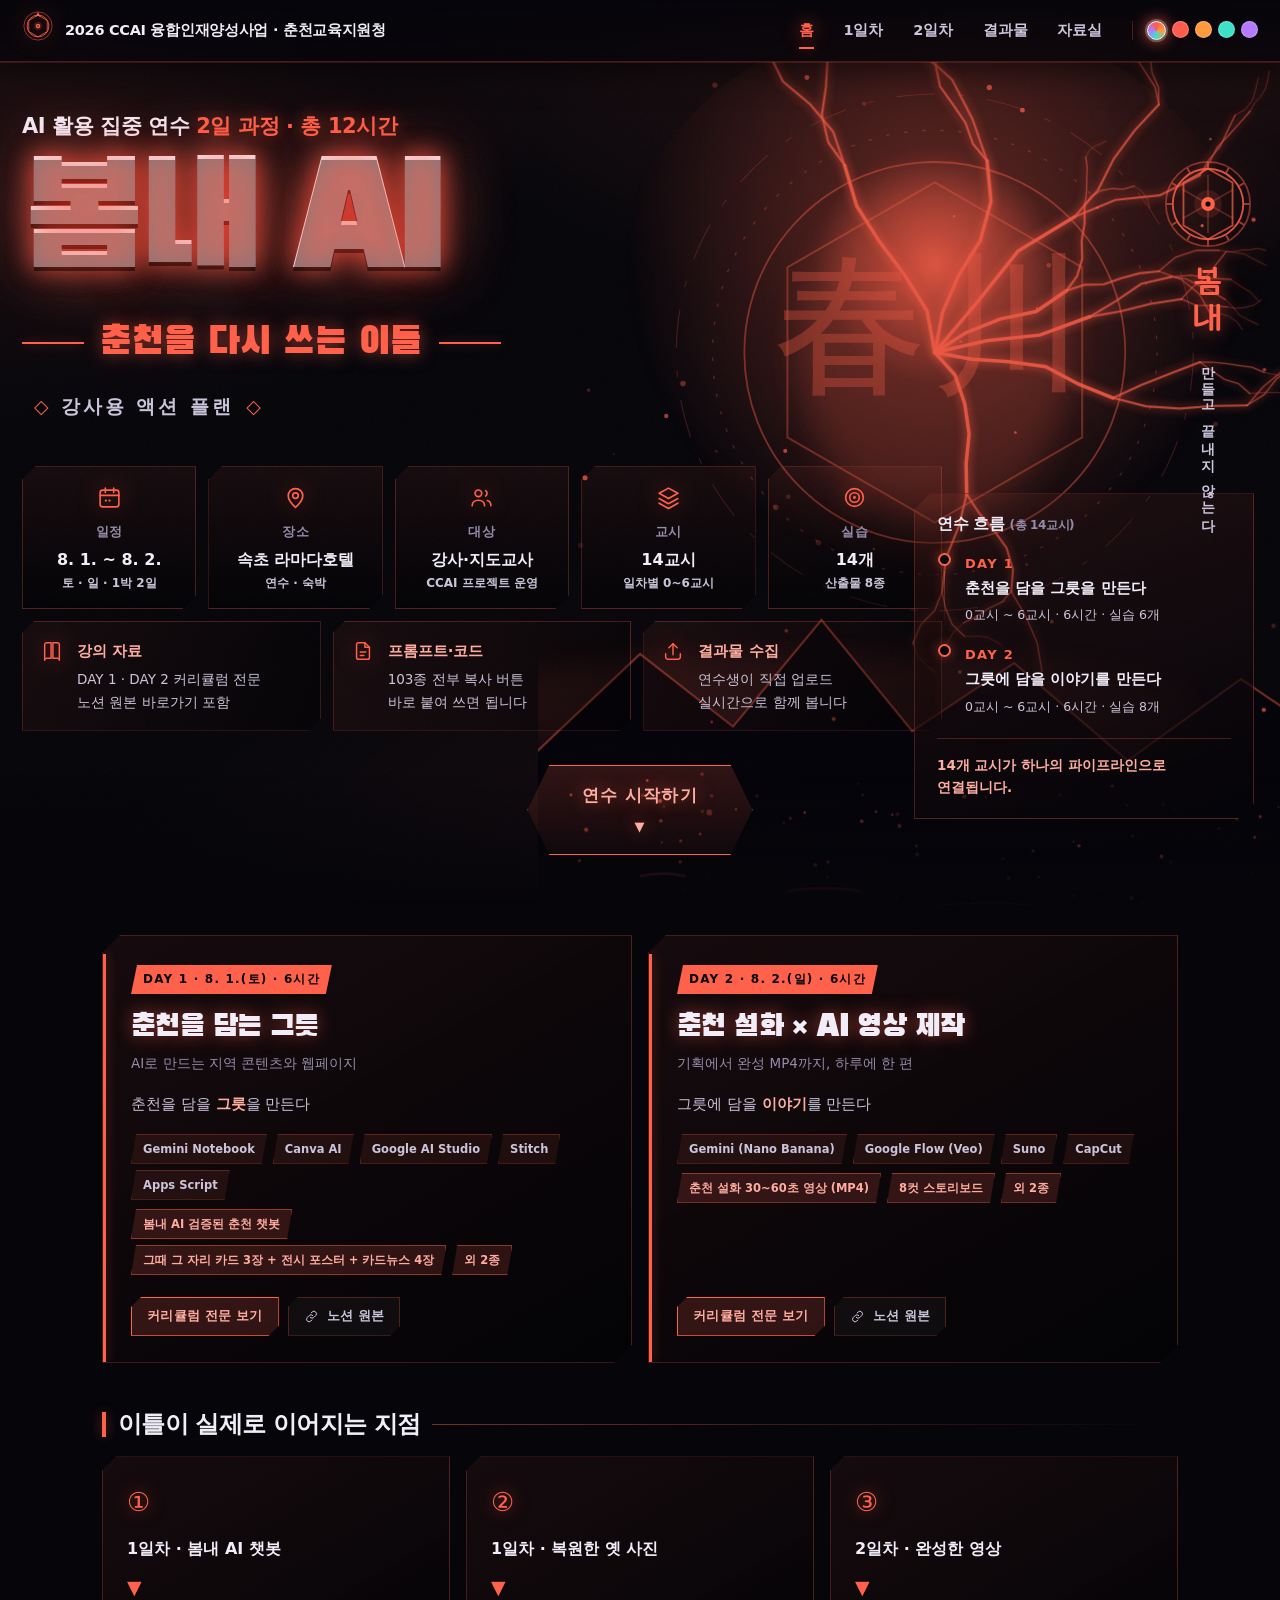
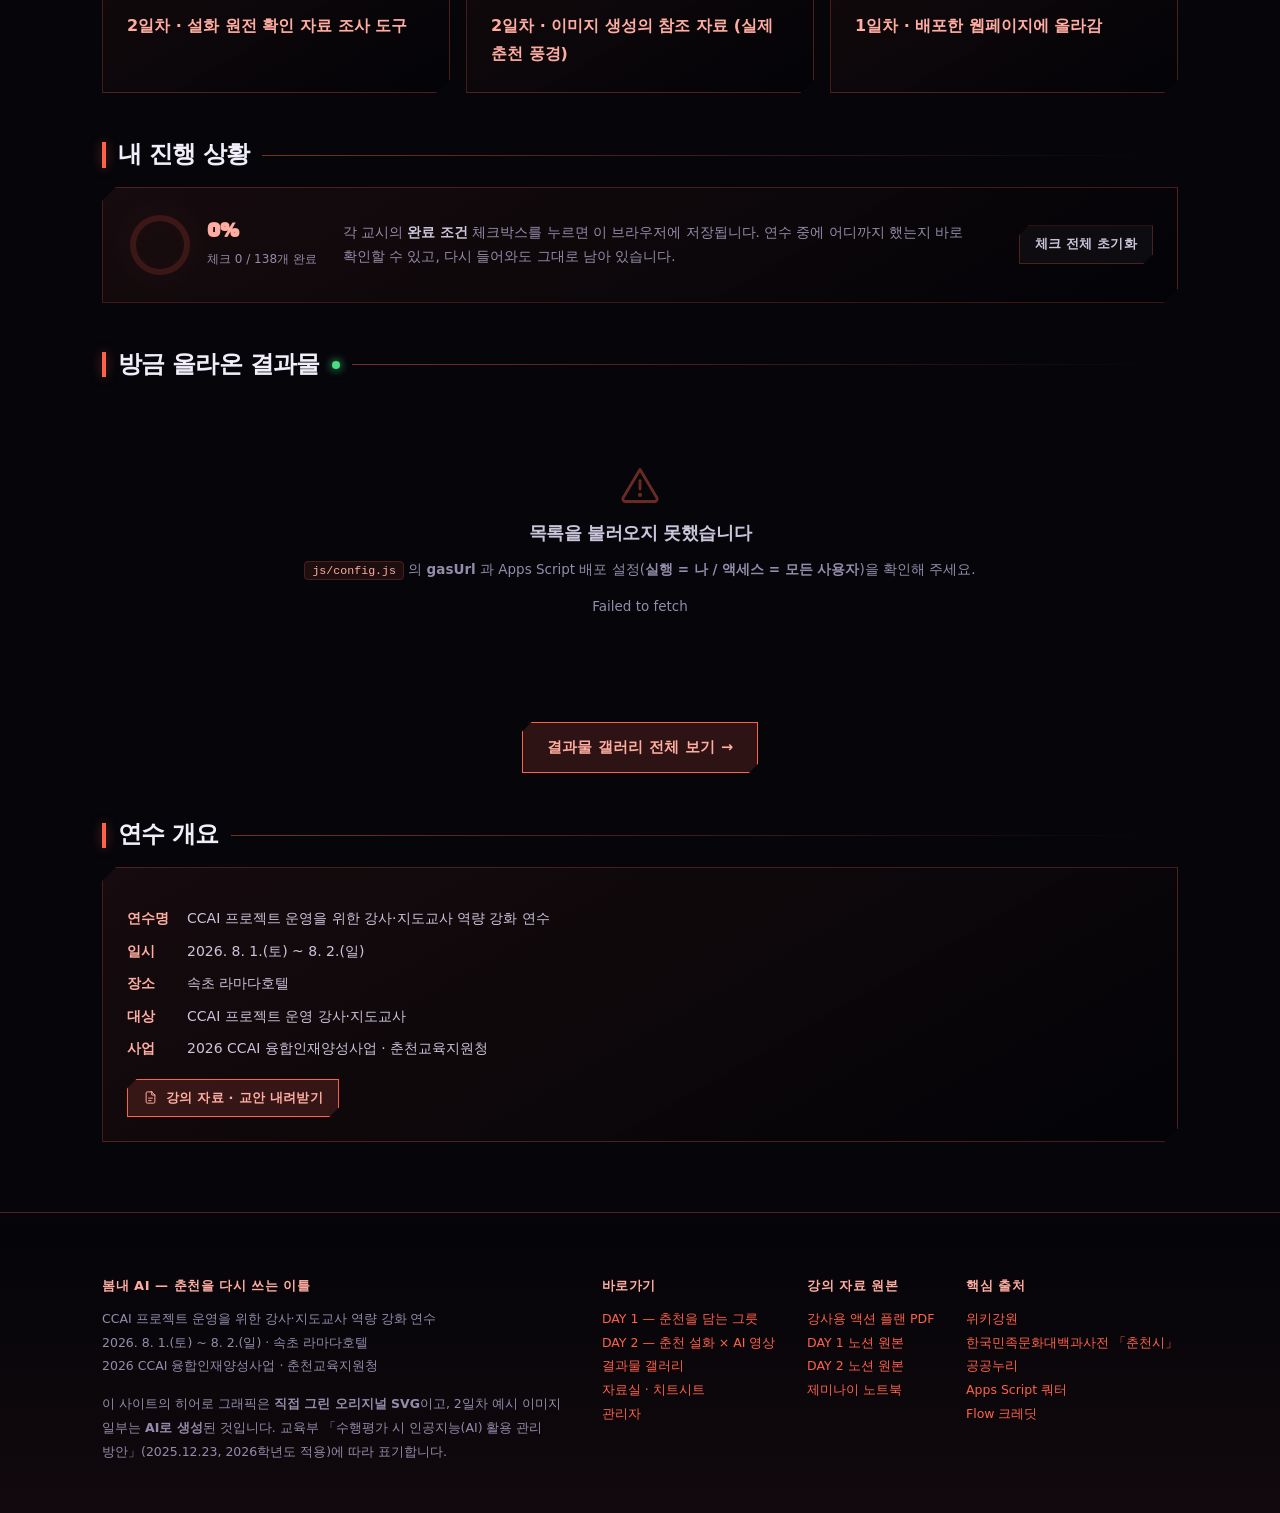
==== commit db5229fb: "구글 폼 자동화 파트 추가 · 갤러리 반응 속도 개선 · 익명 피드백 · 비속어 차단" ====
--- a/index.html
+++ b/index.html
@@ -11,8 +11,8 @@
 <link rel="icon" href="data:image/svg+xml,%3Csvg xmlns='http://www.w3.org/2000/svg' viewBox='0 0 100 100'%3E%3Crect width='100' height='100' rx='20' fill='%2305050A'/%3E%3Cg fill='none' stroke='%23B57BFF' stroke-width='6'%3E%3Ccircle cx='50' cy='50' r='34'/%3E%3C/g%3E%3Ccircle cx='50' cy='50' r='12' fill='%23B57BFF'/%3E%3C/svg%3E">
 
 <!-- 디스플레이 폰트는 자체 호스팅 — 인터넷이 막힌 연수장에서도 그대로 나옵니다 -->
-<link rel="stylesheet" href="css/fonts.css">
-<link rel="stylesheet" href="css/style.css">
+<link rel="stylesheet" href="css/fonts.css?v=202607312146">
+<link rel="stylesheet" href="css/style.css?v=202607312146">
 </head>
 <body>
 
@@ -85,13 +85,13 @@
   </div>
 </footer>
 
-<script src="js/config.js"></script>
-<script src="data/resources.js"></script>
-<script src="data/day1.js"></script>
-<script src="data/day2.js"></script>
-<script src="js/art.js"></script>
-<script src="js/core.js"></script>
-<script src="js/api.js"></script>
-<script src="js/app.js"></script>
+<script src="js/config.js?v=202607312146"></script>
+<script src="data/resources.js?v=202607312146"></script>
+<script src="data/day1.js?v=202607312146"></script>
+<script src="data/day2.js?v=202607312146"></script>
+<script src="js/art.js?v=202607312146"></script>
+<script src="js/core.js?v=202607312146"></script>
+<script src="js/api.js?v=202607312146"></script>
+<script src="js/app.js?v=202607312146"></script>
 </body>
 </html>
--- a/css/style.css
+++ b/css/style.css
@@ -701,7 +701,27 @@
 .work-media img { width: 100%; height: 100%; object-fit: cover; cursor: zoom-in; }
 .work-media video { width: 100%; height: 100%; object-fit: cover; background: #000; }
 .work-media iframe { width: 100%; height: 100%; border: 0; background: #000; }
-.work-media .noimg { font-size: 40px; opacity: .3; color: var(--acc); }
+.work-media .noimg {
+  display: flex; flex-direction: column; align-items: center; gap: 9px;
+  color: var(--acc); opacity: .65; padding: 16px; text-align: center;
+}
+.work-media .noimg span {
+  font-size: 12.5px; font-weight: 700; color: var(--ink-2);
+  max-width: 90%; overflow: hidden; text-overflow: ellipsis; white-space: nowrap;
+}
+
+/* 올린 직후 잠깐 흐리게 — 서버 확인이 끝나면 또렷해집니다 */
+.cmt.pending { opacity: .5; }
+
+.up-done {
+  display: flex; align-items: center; gap: 12px; flex-wrap: wrap;
+  margin-top: 16px; padding: 14px 16px; font-size: 14px; color: var(--ink-2);
+  background: rgba(var(--ok-rgb), .12); border: 1px solid rgba(var(--ok-rgb), .4);
+  clip-path: polygon(11px 0, 100% 0, 100% calc(100% - 11px), calc(100% - 11px) 100%, 0 100%, 0 11px);
+}
+.up-done .ico { color: var(--ok); flex: none; }
+.up-done span { flex: 1; min-width: 200px; }
+.up-done b { color: var(--ink); }
 .work-media .cnt {
   position: absolute; right: 8px; bottom: 8px; background: rgba(0,0,0,.8); color: var(--acc-hi);
   font-size: 11.5px; font-weight: 800; padding: 3px 10px; border: 1px solid var(--line);
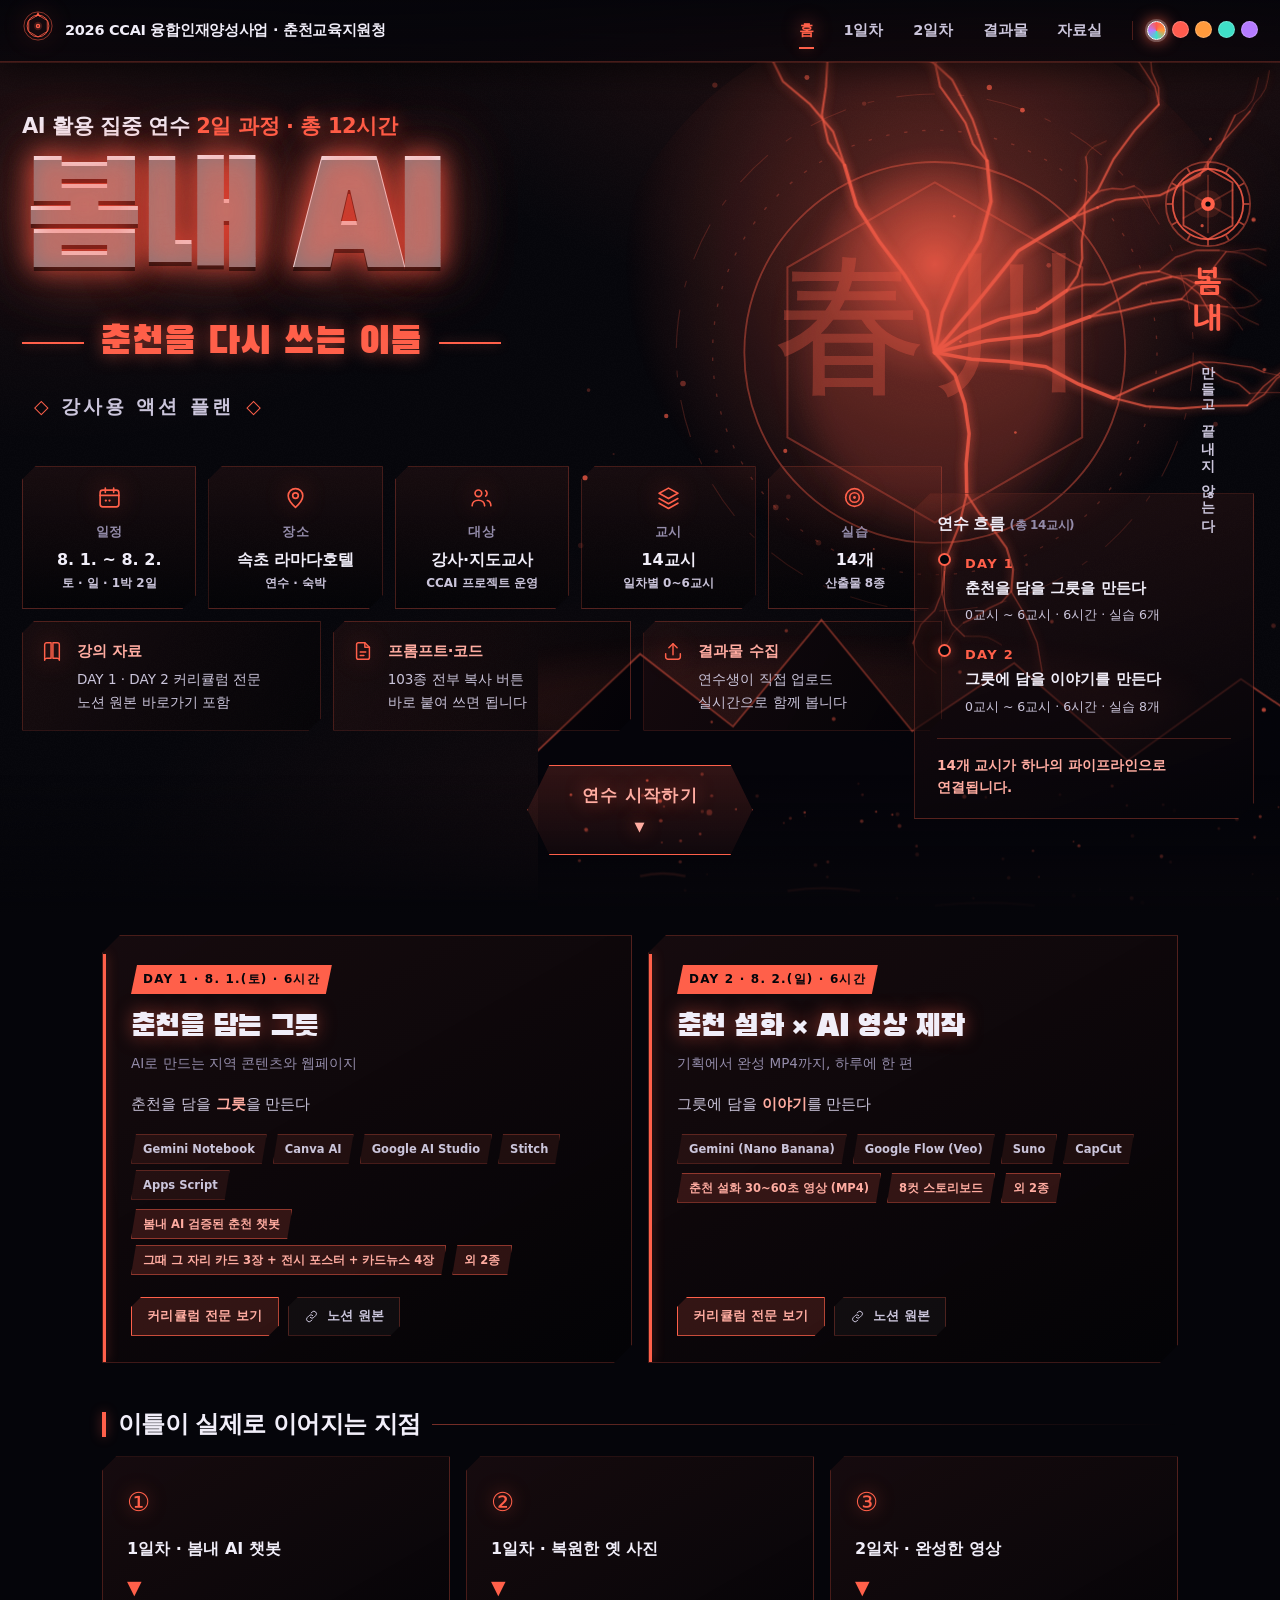
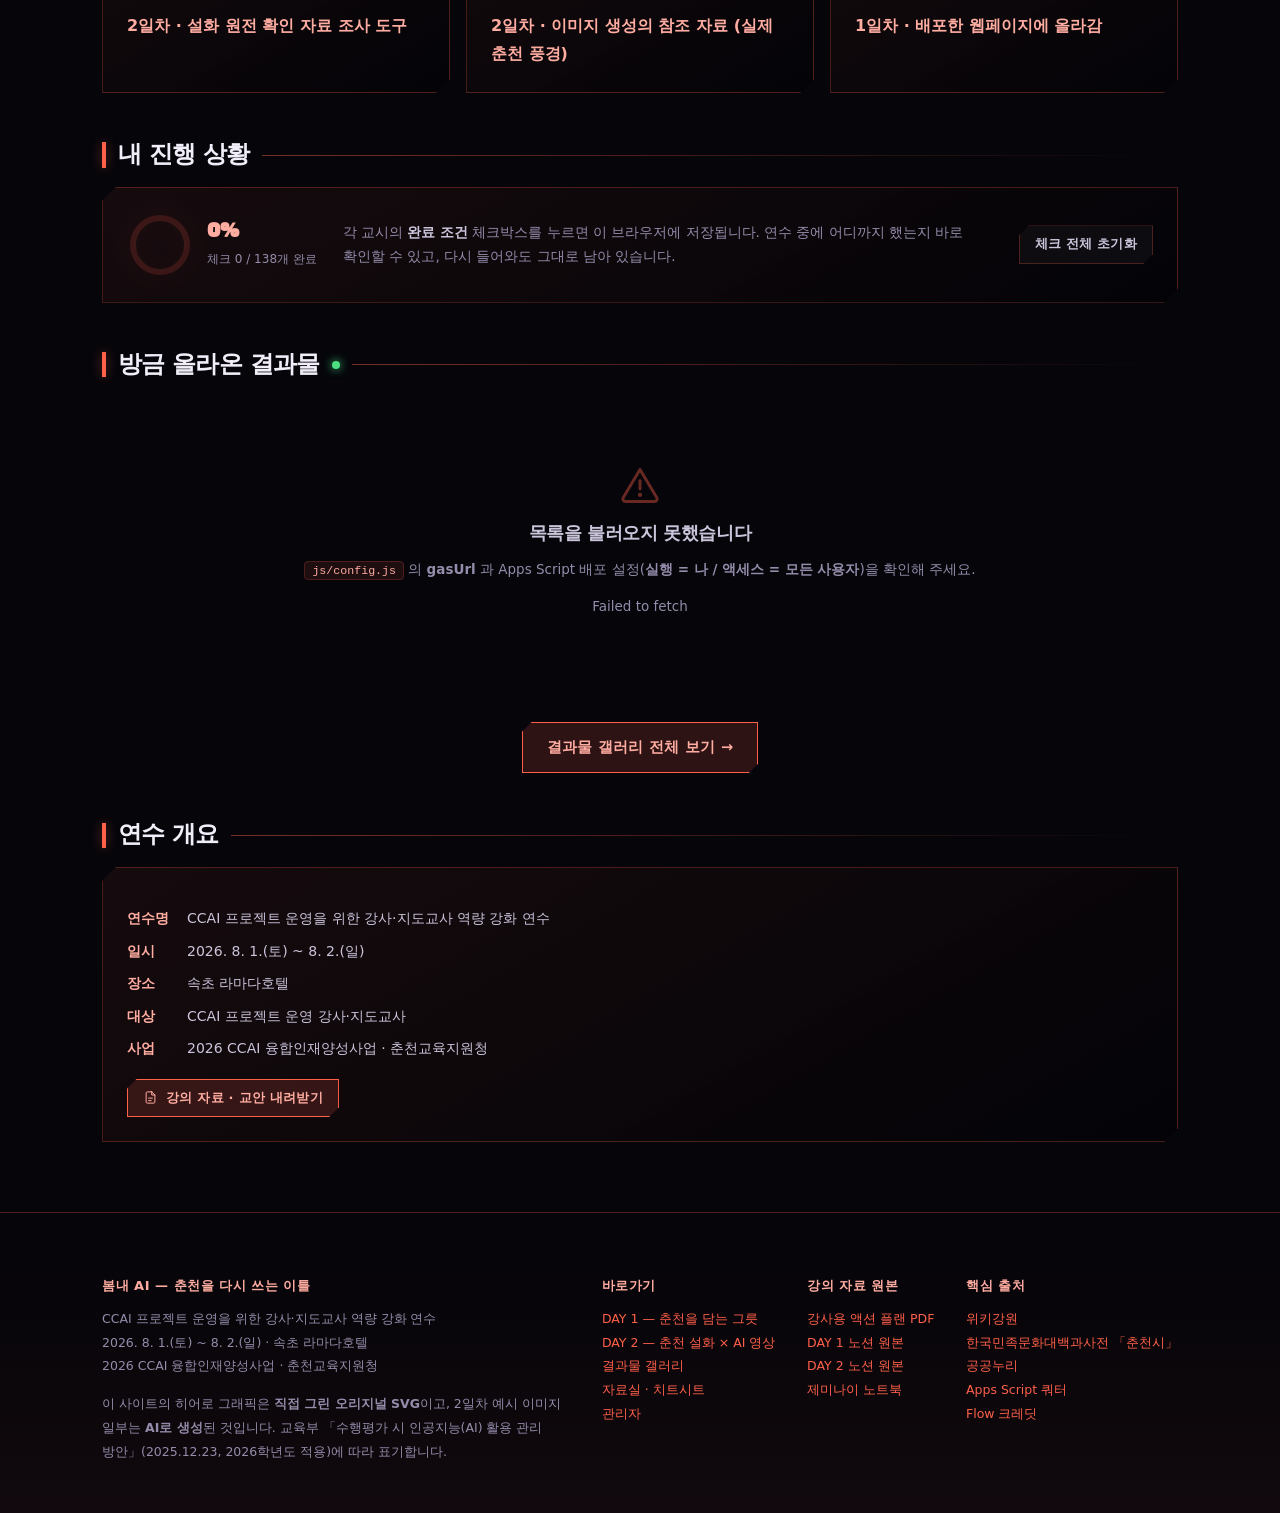
==== commit c89c5dba: "?낅뜲?댄듃 2026-07-31 21:48" ====
--- a/index.html
+++ b/index.html
@@ -11,8 +11,8 @@
 <link rel="icon" href="data:image/svg+xml,%3Csvg xmlns='http://www.w3.org/2000/svg' viewBox='0 0 100 100'%3E%3Crect width='100' height='100' rx='20' fill='%2305050A'/%3E%3Cg fill='none' stroke='%23B57BFF' stroke-width='6'%3E%3Ccircle cx='50' cy='50' r='34'/%3E%3C/g%3E%3Ccircle cx='50' cy='50' r='12' fill='%23B57BFF'/%3E%3C/svg%3E">
 
 <!-- 디스플레이 폰트는 자체 호스팅 — 인터넷이 막힌 연수장에서도 그대로 나옵니다 -->
-<link rel="stylesheet" href="css/fonts.css?v=202607312146">
-<link rel="stylesheet" href="css/style.css?v=202607312146">
+<link rel="stylesheet" href="css/fonts.css?v=202607312148">
+<link rel="stylesheet" href="css/style.css?v=202607312148">
 </head>
 <body>
 
@@ -85,13 +85,13 @@
   </div>
 </footer>
 
-<script src="js/config.js?v=202607312146"></script>
-<script src="data/resources.js?v=202607312146"></script>
-<script src="data/day1.js?v=202607312146"></script>
-<script src="data/day2.js?v=202607312146"></script>
-<script src="js/art.js?v=202607312146"></script>
-<script src="js/core.js?v=202607312146"></script>
-<script src="js/api.js?v=202607312146"></script>
-<script src="js/app.js?v=202607312146"></script>
+<script src="js/config.js?v=202607312148"></script>
+<script src="data/resources.js?v=202607312148"></script>
+<script src="data/day1.js?v=202607312148"></script>
+<script src="data/day2.js?v=202607312148"></script>
+<script src="js/art.js?v=202607312148"></script>
+<script src="js/core.js?v=202607312148"></script>
+<script src="js/api.js?v=202607312148"></script>
+<script src="js/app.js?v=202607312148"></script>
 </body>
 </html>
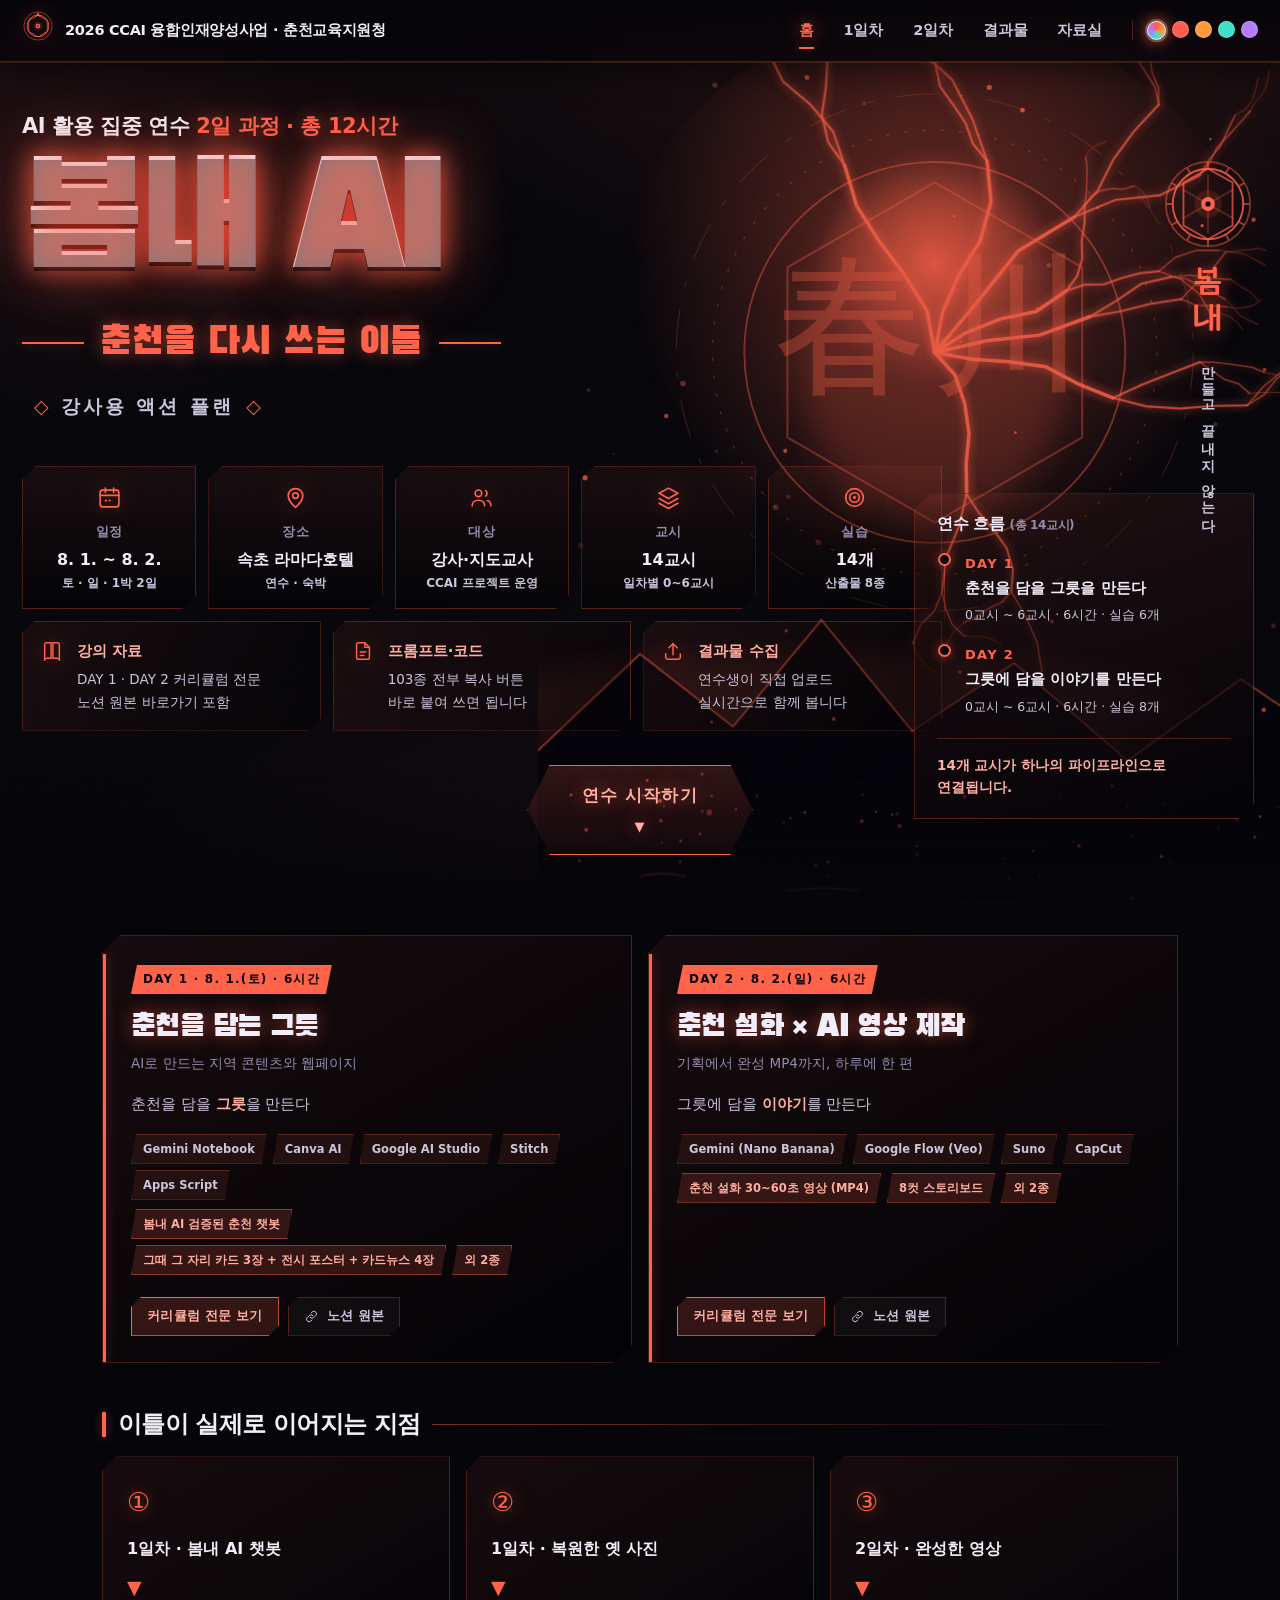
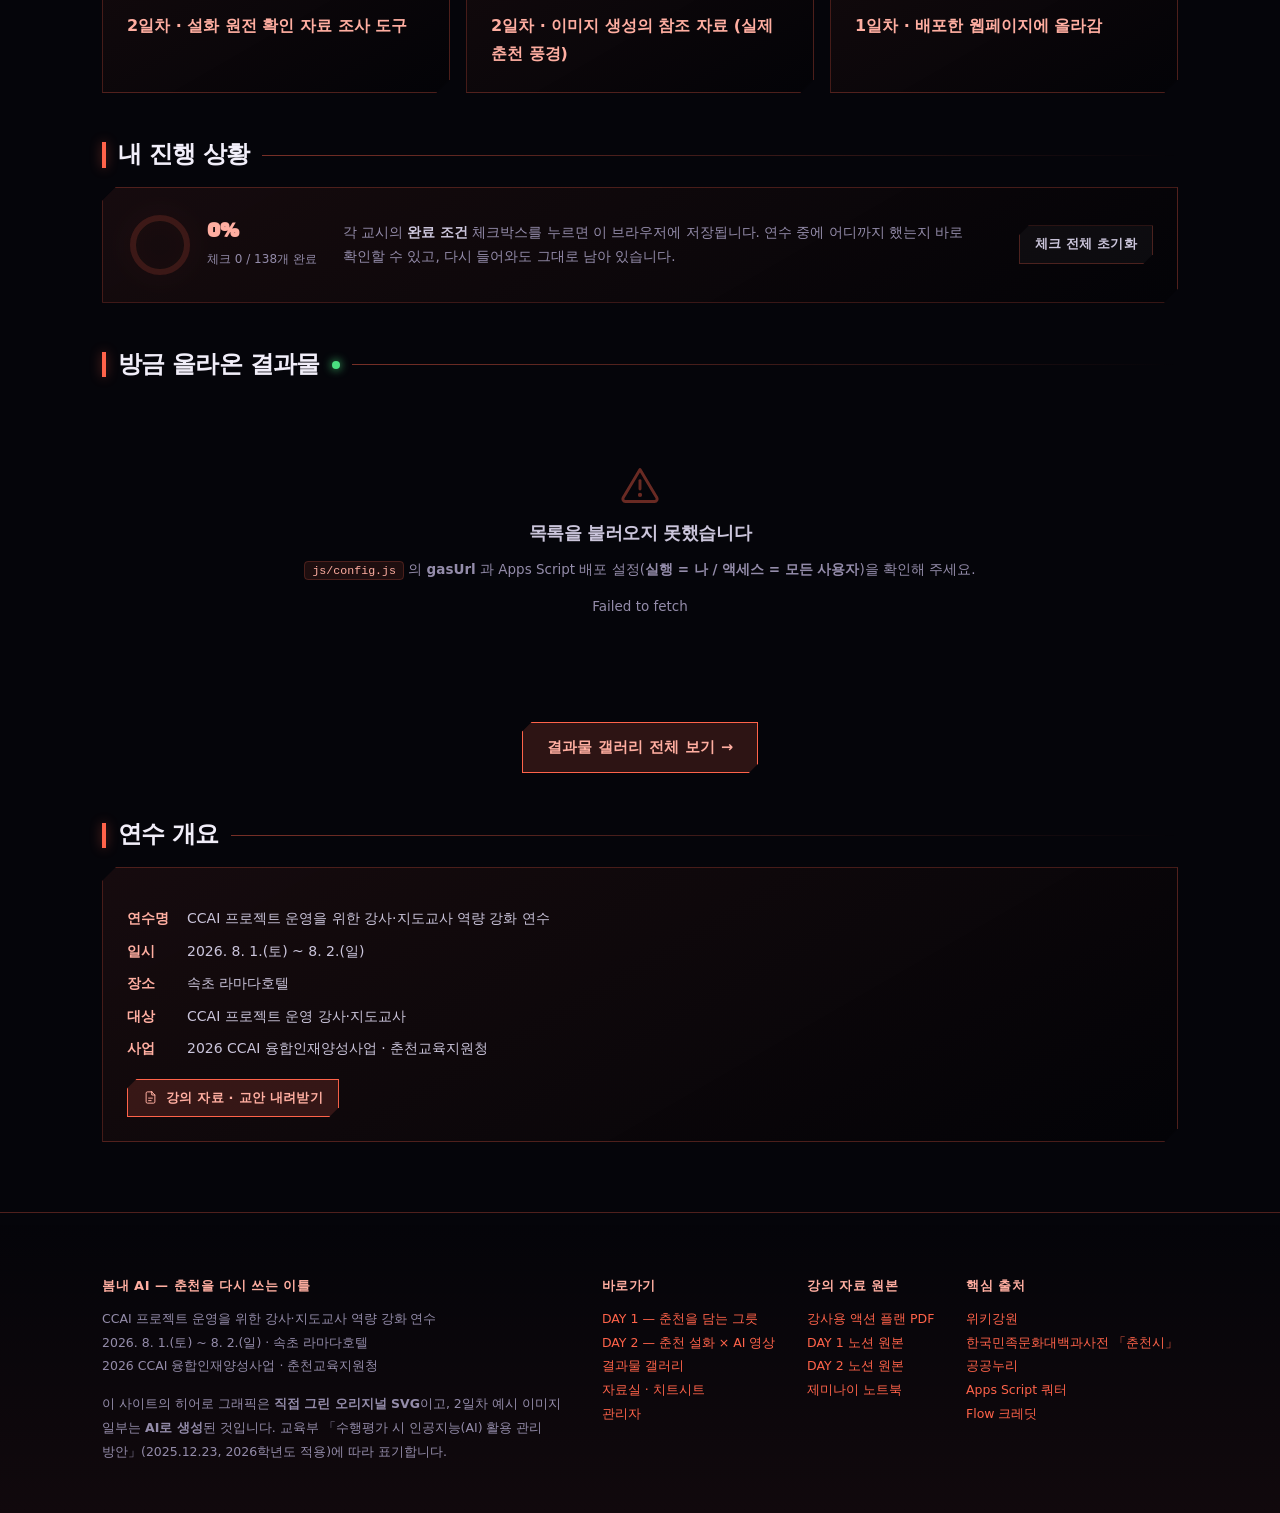
==== commit 2c9113f3: "업데이트 2026-07-31 21:51" ====
--- a/index.html
+++ b/index.html
@@ -11,8 +11,8 @@
 <link rel="icon" href="data:image/svg+xml,%3Csvg xmlns='http://www.w3.org/2000/svg' viewBox='0 0 100 100'%3E%3Crect width='100' height='100' rx='20' fill='%2305050A'/%3E%3Cg fill='none' stroke='%23B57BFF' stroke-width='6'%3E%3Ccircle cx='50' cy='50' r='34'/%3E%3C/g%3E%3Ccircle cx='50' cy='50' r='12' fill='%23B57BFF'/%3E%3C/svg%3E">
 
 <!-- 디스플레이 폰트는 자체 호스팅 — 인터넷이 막힌 연수장에서도 그대로 나옵니다 -->
-<link rel="stylesheet" href="css/fonts.css?v=202607312148">
-<link rel="stylesheet" href="css/style.css?v=202607312148">
+<link rel="stylesheet" href="css/fonts.css?v=202607312151">
+<link rel="stylesheet" href="css/style.css?v=202607312151">
 </head>
 <body>
 
@@ -85,13 +85,13 @@
   </div>
 </footer>
 
-<script src="js/config.js?v=202607312148"></script>
-<script src="data/resources.js?v=202607312148"></script>
-<script src="data/day1.js?v=202607312148"></script>
-<script src="data/day2.js?v=202607312148"></script>
-<script src="js/art.js?v=202607312148"></script>
-<script src="js/core.js?v=202607312148"></script>
-<script src="js/api.js?v=202607312148"></script>
-<script src="js/app.js?v=202607312148"></script>
+<script src="js/config.js?v=202607312151"></script>
+<script src="data/resources.js?v=202607312151"></script>
+<script src="data/day1.js?v=202607312151"></script>
+<script src="data/day2.js?v=202607312151"></script>
+<script src="js/art.js?v=202607312151"></script>
+<script src="js/core.js?v=202607312151"></script>
+<script src="js/api.js?v=202607312151"></script>
+<script src="js/app.js?v=202607312151"></script>
 </body>
 </html>
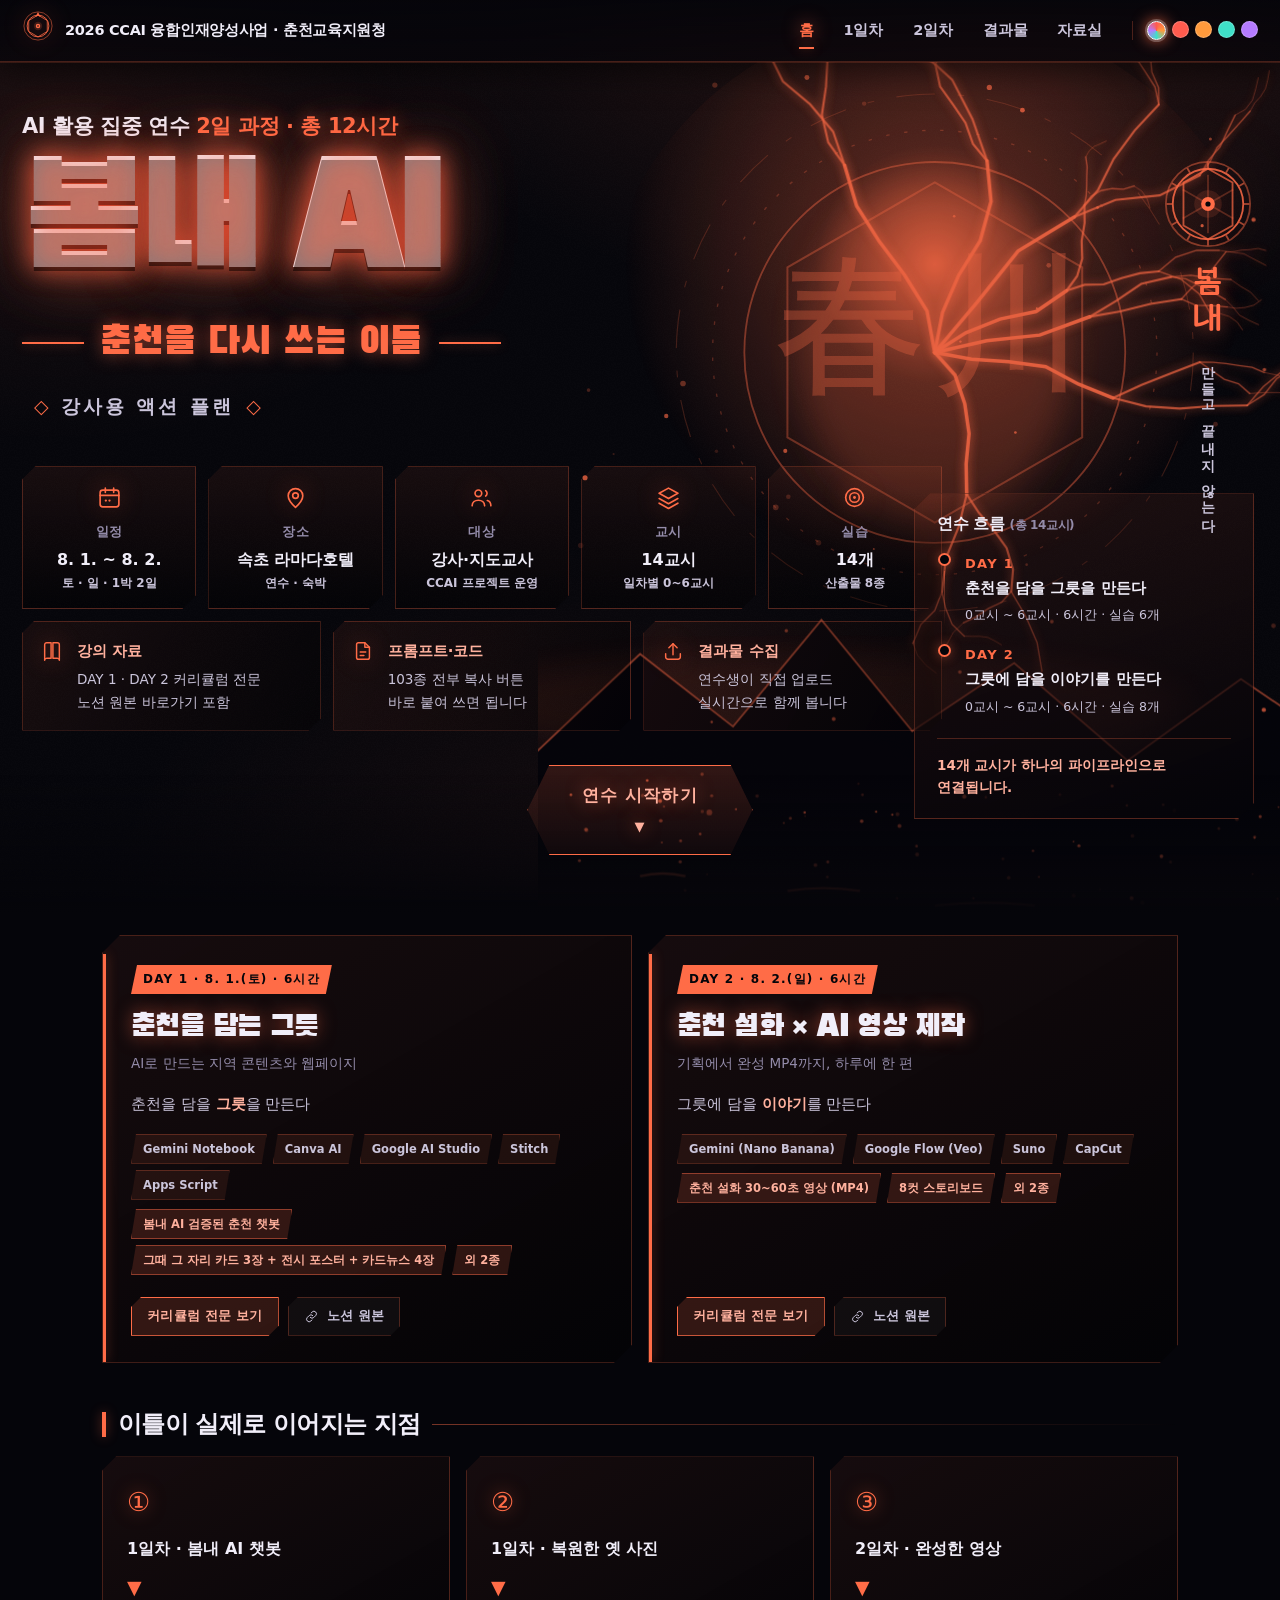
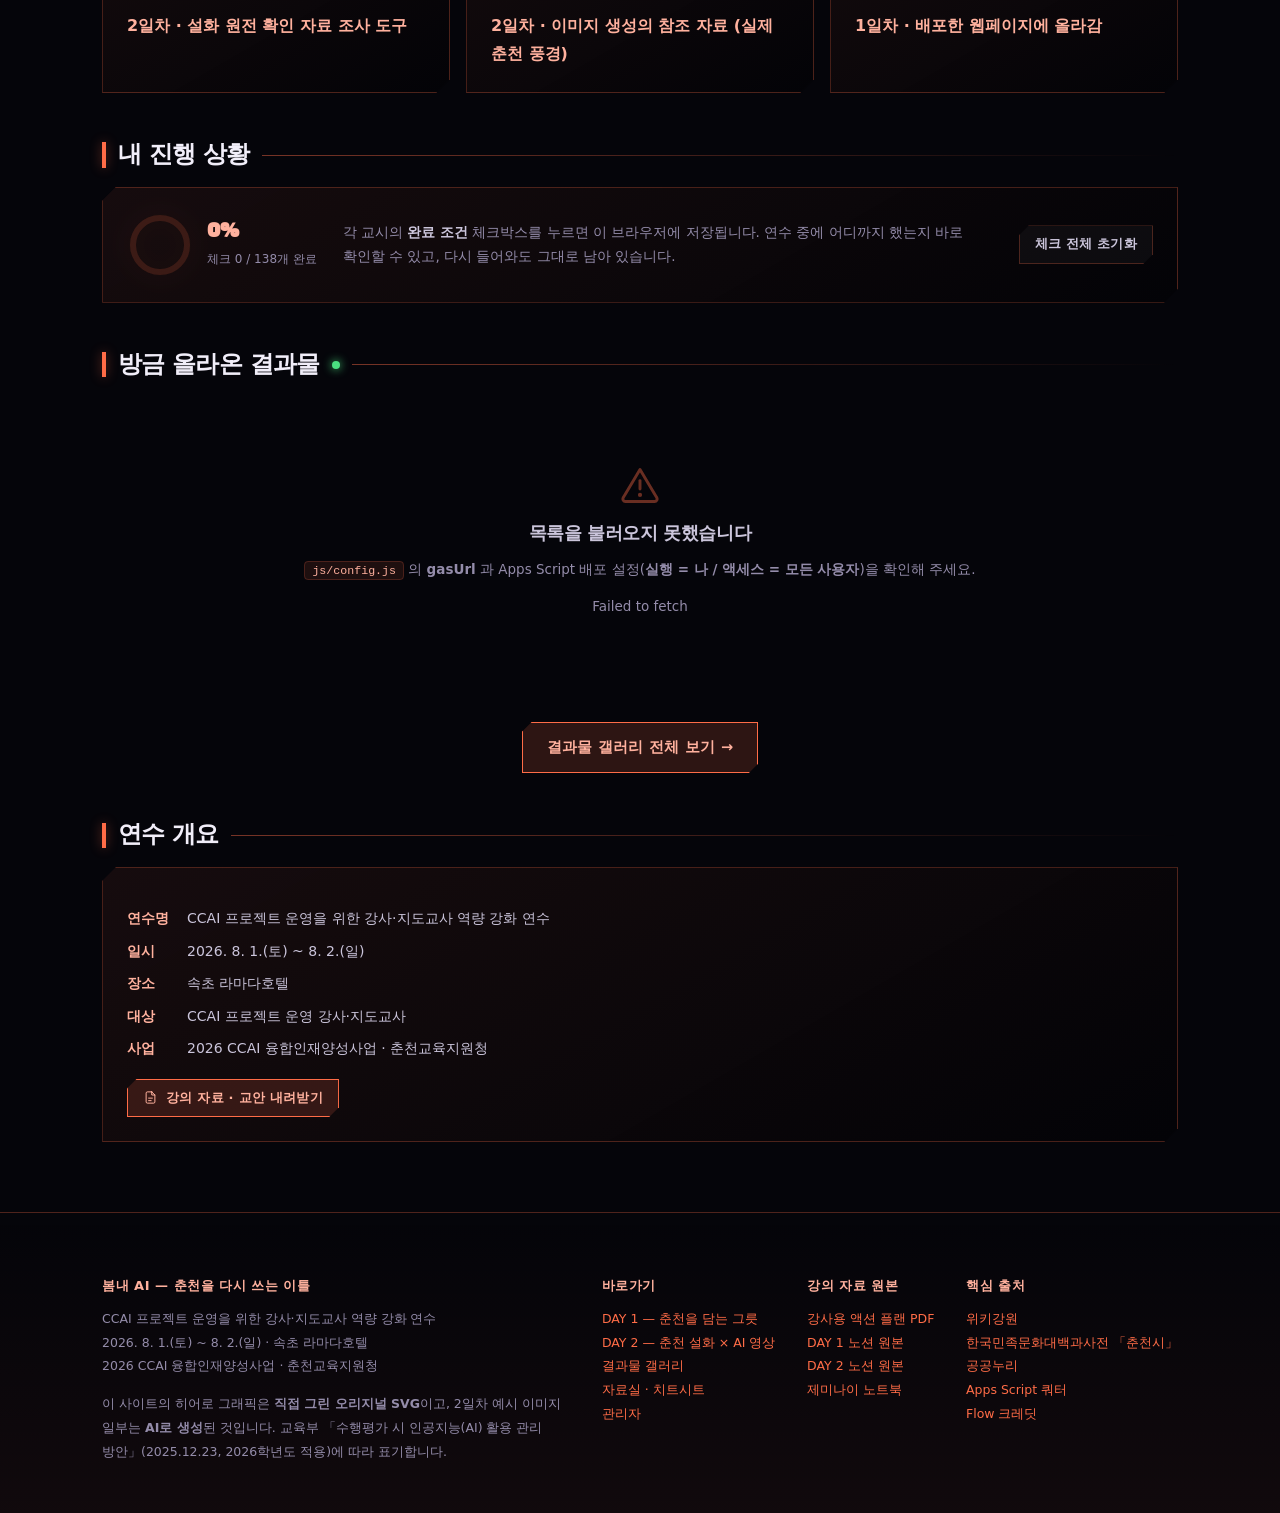
==== commit 1e690744: "결과물 수정 기능 추가 (본인 글 편집 · 파일 빼기/추가)" ====
--- a/index.html
+++ b/index.html
@@ -11,8 +11,8 @@
 <link rel="icon" href="data:image/svg+xml,%3Csvg xmlns='http://www.w3.org/2000/svg' viewBox='0 0 100 100'%3E%3Crect width='100' height='100' rx='20' fill='%2305050A'/%3E%3Cg fill='none' stroke='%23B57BFF' stroke-width='6'%3E%3Ccircle cx='50' cy='50' r='34'/%3E%3C/g%3E%3Ccircle cx='50' cy='50' r='12' fill='%23B57BFF'/%3E%3C/svg%3E">
 
 <!-- 디스플레이 폰트는 자체 호스팅 — 인터넷이 막힌 연수장에서도 그대로 나옵니다 -->
-<link rel="stylesheet" href="css/fonts.css?v=202607312151">
-<link rel="stylesheet" href="css/style.css?v=202607312151">
+<link rel="stylesheet" href="css/fonts.css?v=202607312209">
+<link rel="stylesheet" href="css/style.css?v=202607312209">
 </head>
 <body>
 
@@ -85,13 +85,13 @@
   </div>
 </footer>
 
-<script src="js/config.js?v=202607312151"></script>
-<script src="data/resources.js?v=202607312151"></script>
-<script src="data/day1.js?v=202607312151"></script>
-<script src="data/day2.js?v=202607312151"></script>
-<script src="js/art.js?v=202607312151"></script>
-<script src="js/core.js?v=202607312151"></script>
-<script src="js/api.js?v=202607312151"></script>
-<script src="js/app.js?v=202607312151"></script>
+<script src="js/config.js?v=202607312209"></script>
+<script src="data/resources.js?v=202607312209"></script>
+<script src="data/day1.js?v=202607312209"></script>
+<script src="data/day2.js?v=202607312209"></script>
+<script src="js/art.js?v=202607312209"></script>
+<script src="js/core.js?v=202607312209"></script>
+<script src="js/api.js?v=202607312209"></script>
+<script src="js/app.js?v=202607312209"></script>
 </body>
 </html>
--- a/css/style.css
+++ b/css/style.css
@@ -720,6 +720,21 @@
   clip-path: polygon(11px 0, 100% 0, 100% calc(100% - 11px), calc(100% - 11px) 100%, 0 100%, 0 11px);
 }
 .up-done .ico { color: var(--ok); flex: none; }
+
+/* 수정 모드 — 새로 올리는 것과 눈으로 구분되게 */
+#upBox.editing { border-color: var(--acc); box-shadow: var(--glow-lg); }
+#upBox.editing #upTitle::before {
+  content: '수정 중'; display: inline-block; margin-right: 9px; padding: 2px 10px;
+  font-size: 12px; font-weight: 850; color: var(--bg); background: var(--acc);
+  clip-path: polygon(5px 0, 100% 0, calc(100% - 5px) 100%, 0 100%);
+  vertical-align: 3px;
+}
+.mini-edit { border-color: var(--line-2); color: var(--acc-hi); }
+.fld-label { font-size: 13px; font-weight: 850; color: var(--acc-hi); margin-bottom: 6px; }
+.fld-label .hint { font-weight: 500; color: var(--muted); font-size: 11.5px; margin-left: 6px; }
+.filerow.removed { opacity: .45; }
+.filerow.removed .nm { text-decoration: line-through; }
+.filerow.removed button { color: var(--acc); font-size: 11.5px; font-weight: 700; }
 .up-done span { flex: 1; min-width: 200px; }
 .up-done b { color: var(--ink); }
 .work-media .cnt {
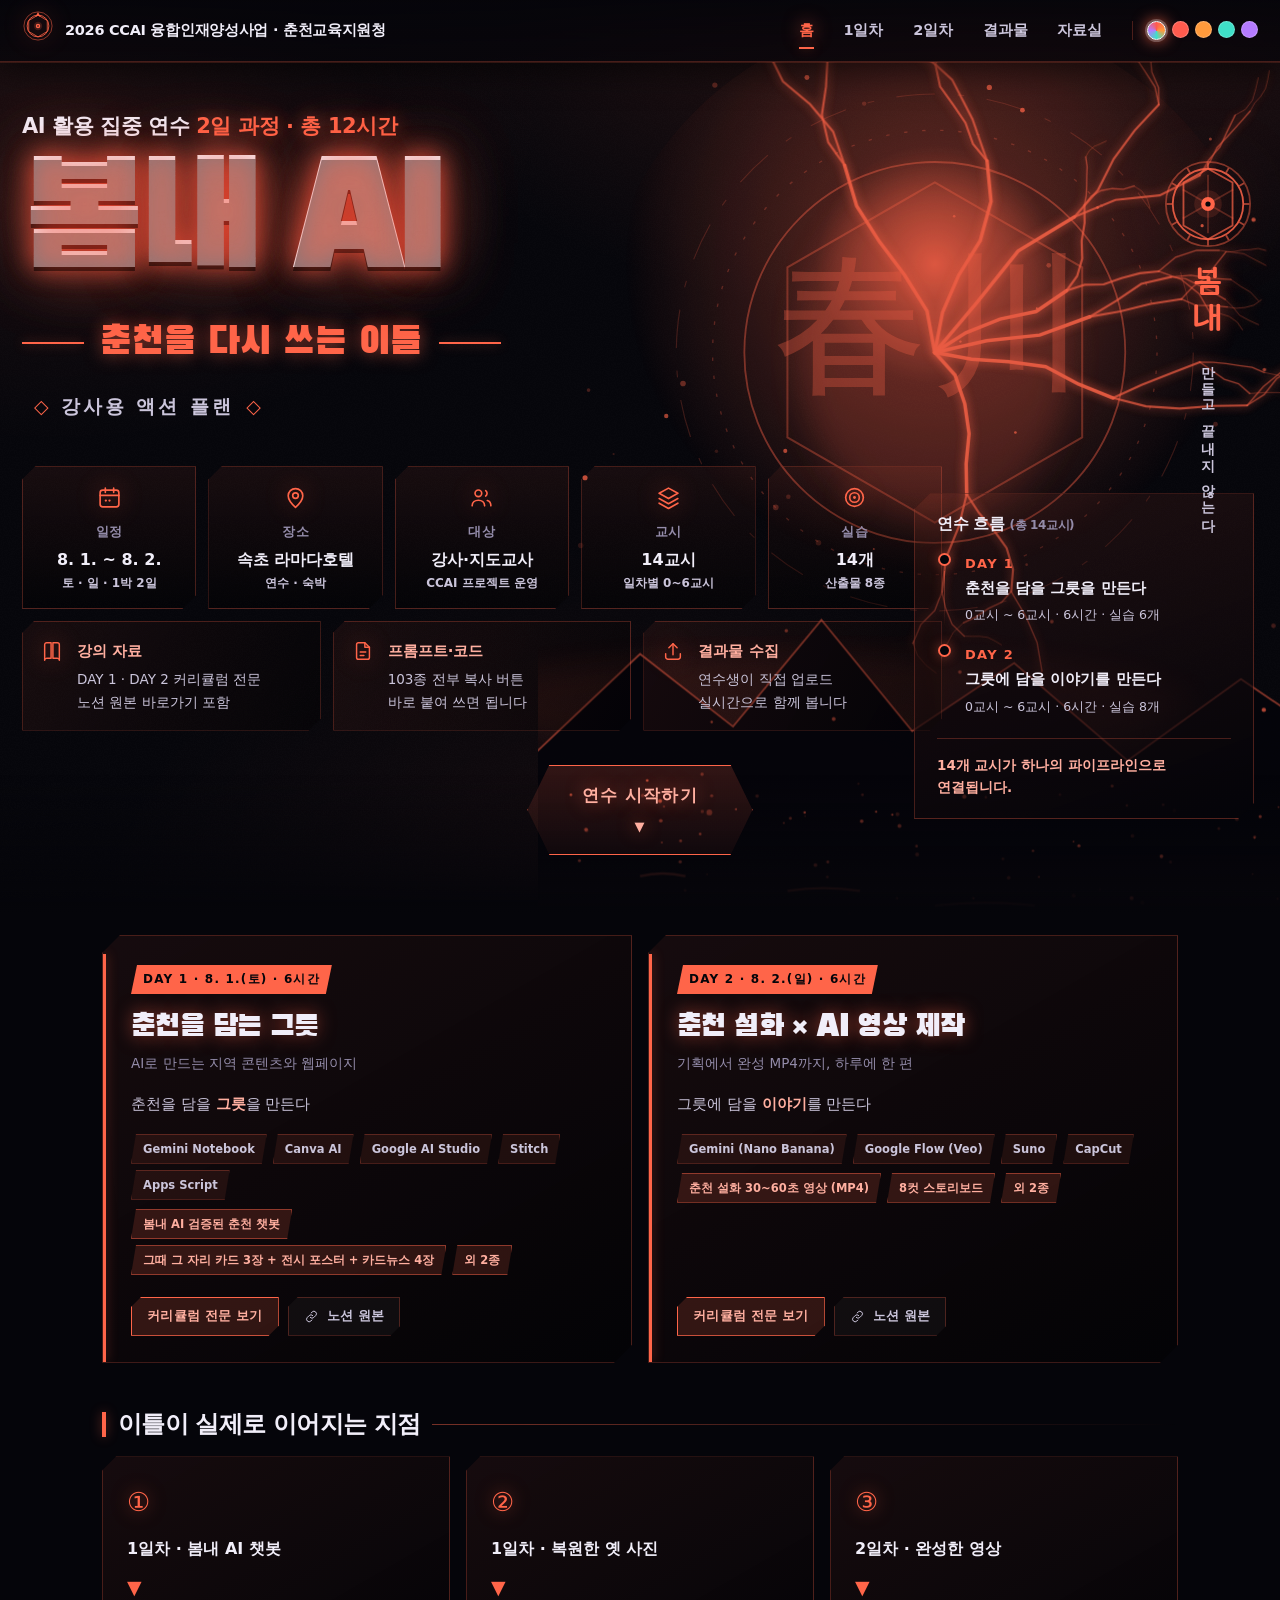
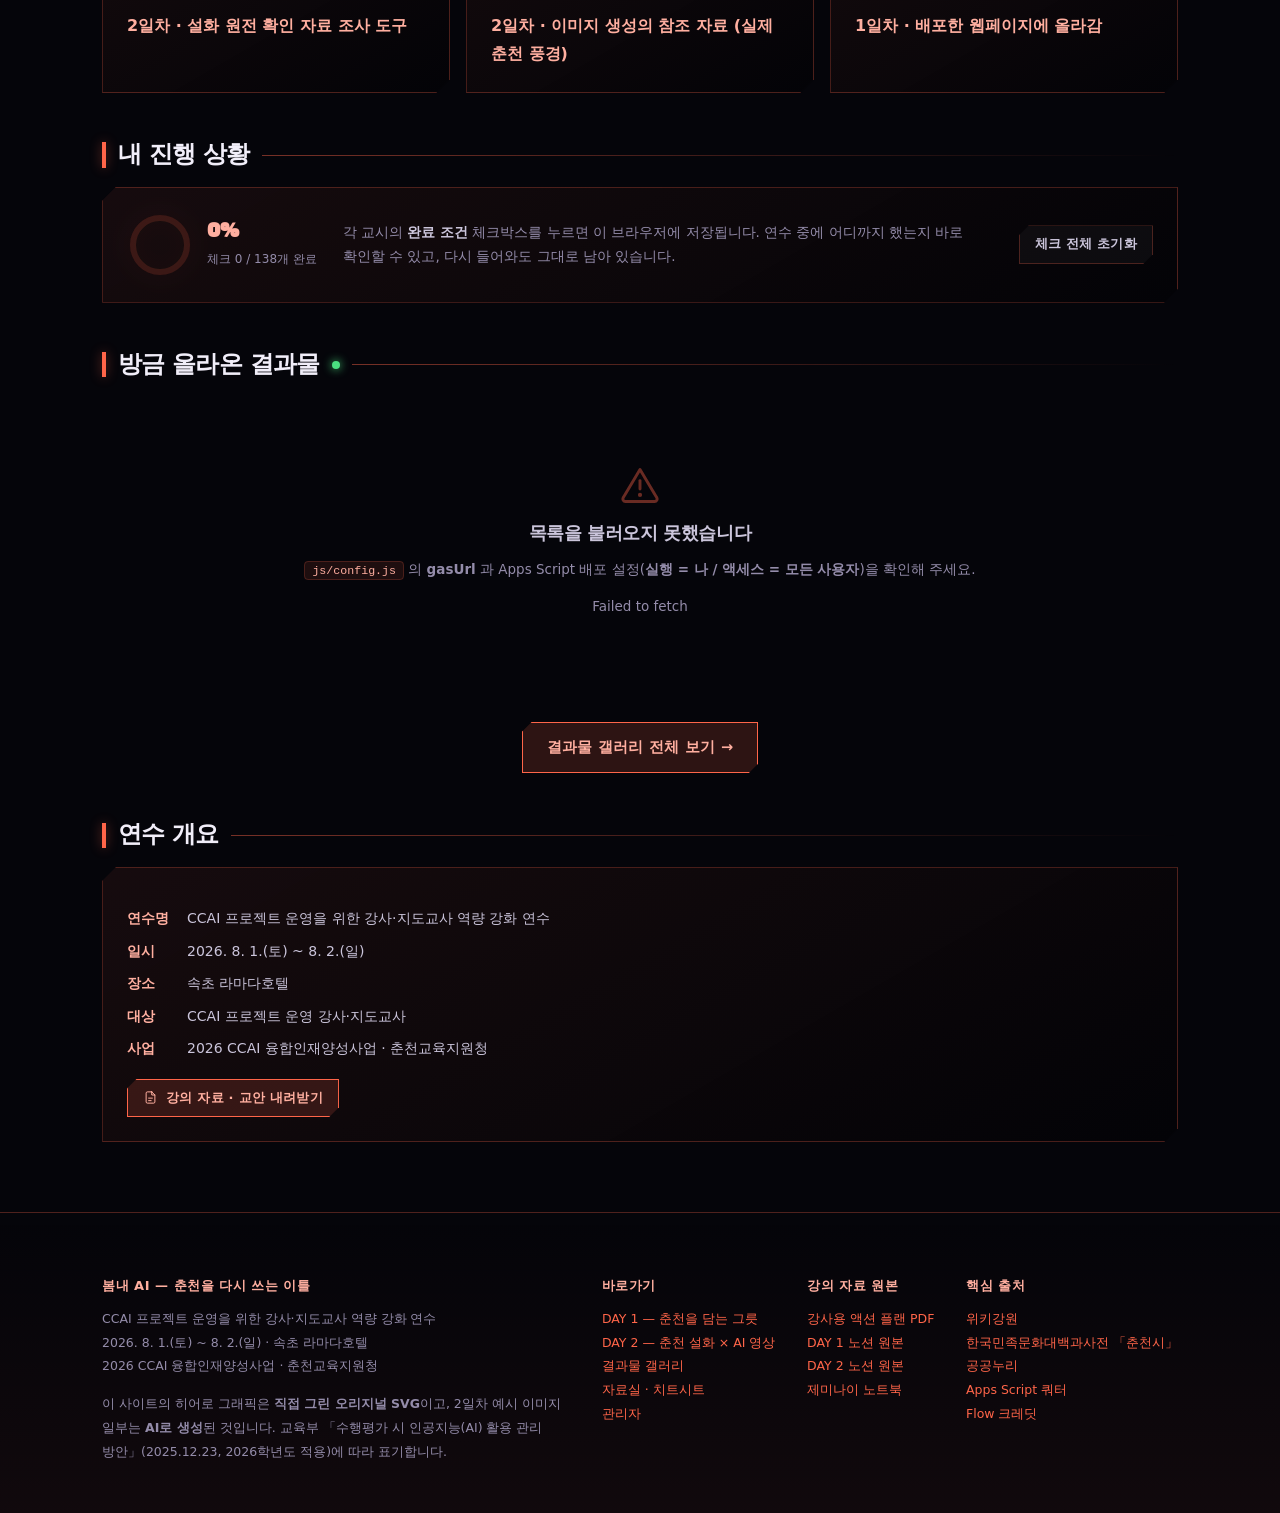
==== commit 1a37c219: "영상 스트리밍 재생 · 썸네일 업로드 · DAY2 노션 링크 갱신" ====
--- a/index.html
+++ b/index.html
@@ -1,4 +1,4 @@
-<!DOCTYPE html>
+﻿<!DOCTYPE html>
 <html lang="ko" data-acc="violet">
 <head>
 <meta charset="utf-8">
@@ -11,8 +11,8 @@
 <link rel="icon" href="data:image/svg+xml,%3Csvg xmlns='http://www.w3.org/2000/svg' viewBox='0 0 100 100'%3E%3Crect width='100' height='100' rx='20' fill='%2305050A'/%3E%3Cg fill='none' stroke='%23B57BFF' stroke-width='6'%3E%3Ccircle cx='50' cy='50' r='34'/%3E%3C/g%3E%3Ccircle cx='50' cy='50' r='12' fill='%23B57BFF'/%3E%3C/svg%3E">
 
 <!-- 디스플레이 폰트는 자체 호스팅 — 인터넷이 막힌 연수장에서도 그대로 나옵니다 -->
-<link rel="stylesheet" href="css/fonts.css?v=202607312209">
-<link rel="stylesheet" href="css/style.css?v=202607312209">
+<link rel="stylesheet" href="css/fonts.css?v=202607312227">
+<link rel="stylesheet" href="css/style.css?v=202607312227">
 </head>
 <body>
 
@@ -68,7 +68,7 @@
       <ul>
         <li><a href="assets/docs/bomnae-ai-action-plan.pdf" download="봄내 AI — 강사용 액션 플랜.pdf">강사용 액션 플랜 PDF</a></li>
         <li><a href="https://fate-moustache-ba0.notion.site/AI-6H-3aeb48c2e51b811ab13df6feca02dd02?pvs=73" target="_blank" rel="noopener">DAY 1 노션 원본</a></li>
-        <li><a href="https://fate-moustache-ba0.notion.site/AI-6H-082b48c2e51b832f94f781927a26a671" target="_blank" rel="noopener">DAY 2 노션 원본</a></li>
+        <li><a href="https://choinssam.notion.site/AI-6H-3ae452af4f1281c89abbcb525c99d383" target="_blank" rel="noopener">DAY 2 노션 원본</a></li>
         <li><a href="https://notebook.google.com/notebook/566d7b04-7709-4b3e-82f7-28faed6635d4" target="_blank" rel="noopener">제미나이 노트북</a></li>
       </ul>
     </div>
@@ -85,13 +85,13 @@
   </div>
 </footer>
 
-<script src="js/config.js?v=202607312209"></script>
-<script src="data/resources.js?v=202607312209"></script>
-<script src="data/day1.js?v=202607312209"></script>
-<script src="data/day2.js?v=202607312209"></script>
-<script src="js/art.js?v=202607312209"></script>
-<script src="js/core.js?v=202607312209"></script>
-<script src="js/api.js?v=202607312209"></script>
-<script src="js/app.js?v=202607312209"></script>
+<script src="js/config.js?v=202607312227"></script>
+<script src="data/resources.js?v=202607312227"></script>
+<script src="data/day1.js?v=202607312227"></script>
+<script src="data/day2.js?v=202607312227"></script>
+<script src="js/art.js?v=202607312227"></script>
+<script src="js/core.js?v=202607312227"></script>
+<script src="js/api.js?v=202607312227"></script>
+<script src="js/app.js?v=202607312227"></script>
 </body>
 </html>
--- a/css/style.css
+++ b/css/style.css
@@ -873,6 +873,52 @@
 .lb { position: fixed; inset: 0; z-index: 200; background: rgba(3,3,7,.95); display: none; align-items: center; justify-content: center; padding: 24px; }
 .lb.on { display: flex; }
 .lb img, .lb video { max-width: 96vw; max-height: 90vh; object-fit: contain; border: 1px solid var(--line-2); box-shadow: var(--glow-lg); }
+/* 드라이브 재생기 — 내려받지 않고 이 자리에서 봅니다 */
+.lb-frame {
+  width: min(94vw, 1100px); aspect-ratio: 16/9;
+  border: 1px solid var(--line-2); box-shadow: var(--glow-lg); background: #000;
+}
+.lb-frame iframe { width: 100%; height: 100%; border: 0; }
+
+/* 카드의 영상 재생 버튼 */
+.play-wrap {
+  position: relative; width: 100%; height: 100%; padding: 0; border: 0;
+  background: rgba(0,0,0,.45); cursor: pointer; display: block; overflow: hidden;
+}
+.play-wrap img { width: 100%; height: 100%; object-fit: cover; }
+.play-wrap > .noimg { width: 100%; height: 100%; }
+.play-btn {
+  position: absolute; inset: 50% auto auto 50%; transform: translate(-50%, -50%);
+  width: 62px; height: 62px; display: grid; place-items: center;
+  color: var(--bg); background: var(--acc); border-radius: 50%;
+  box-shadow: 0 0 0 8px rgba(var(--acc-rgb), .25), var(--glow-lg);
+  transition: transform .16s, box-shadow .16s;
+}
+.play-wrap:hover .play-btn {
+  transform: translate(-50%, -50%) scale(1.1);
+  box-shadow: 0 0 0 12px rgba(var(--acc-rgb), .3), var(--glow-lg);
+}
+.play-lbl {
+  position: absolute; left: 0; right: 0; bottom: 10px; text-align: center;
+  font-size: 12px; font-weight: 800; color: #fff; text-shadow: 0 2px 8px rgba(0,0,0,.9);
+}
+
+/* 썸네일 고르기 */
+.thumb-pick {
+  display: flex; align-items: center; gap: 14px; padding: 12px 14px; cursor: pointer;
+  border: 1.5px dashed var(--line-2); background: rgba(var(--acc-rgb), .05); transition: .16s;
+  clip-path: polygon(11px 0, 100% 0, 100% calc(100% - 11px), calc(100% - 11px) 100%, 0 100%, 0 11px);
+}
+.thumb-pick:hover { border-color: var(--acc); background: rgba(var(--acc-rgb), .12); }
+.thumb-prev {
+  flex: none; width: 74px; height: 52px; display: grid; place-items: center; overflow: hidden;
+  color: var(--acc); background: rgba(0,0,0,.4); border: 1px solid var(--line);
+}
+.thumb-prev.has { border-color: var(--acc); }
+.thumb-prev img { width: 100%; height: 100%; object-fit: cover; }
+.thumb-txt { flex: 1; min-width: 0; }
+.thumb-txt b { display: block; font-size: 14px; color: var(--acc-hi); overflow: hidden; text-overflow: ellipsis; white-space: nowrap; }
+.thumb-txt span { display: block; font-size: 12px; color: var(--muted); margin-top: 2px; }
 .lb .x { position: absolute; top: 14px; right: 18px; font-size: 30px; color: var(--acc); background: none; border: 0; cursor: pointer; }
 
 .toast-wrap { position: fixed; right: 18px; bottom: 18px; z-index: 300; display: flex; flex-direction: column; gap: 9px; align-items: flex-end; }
